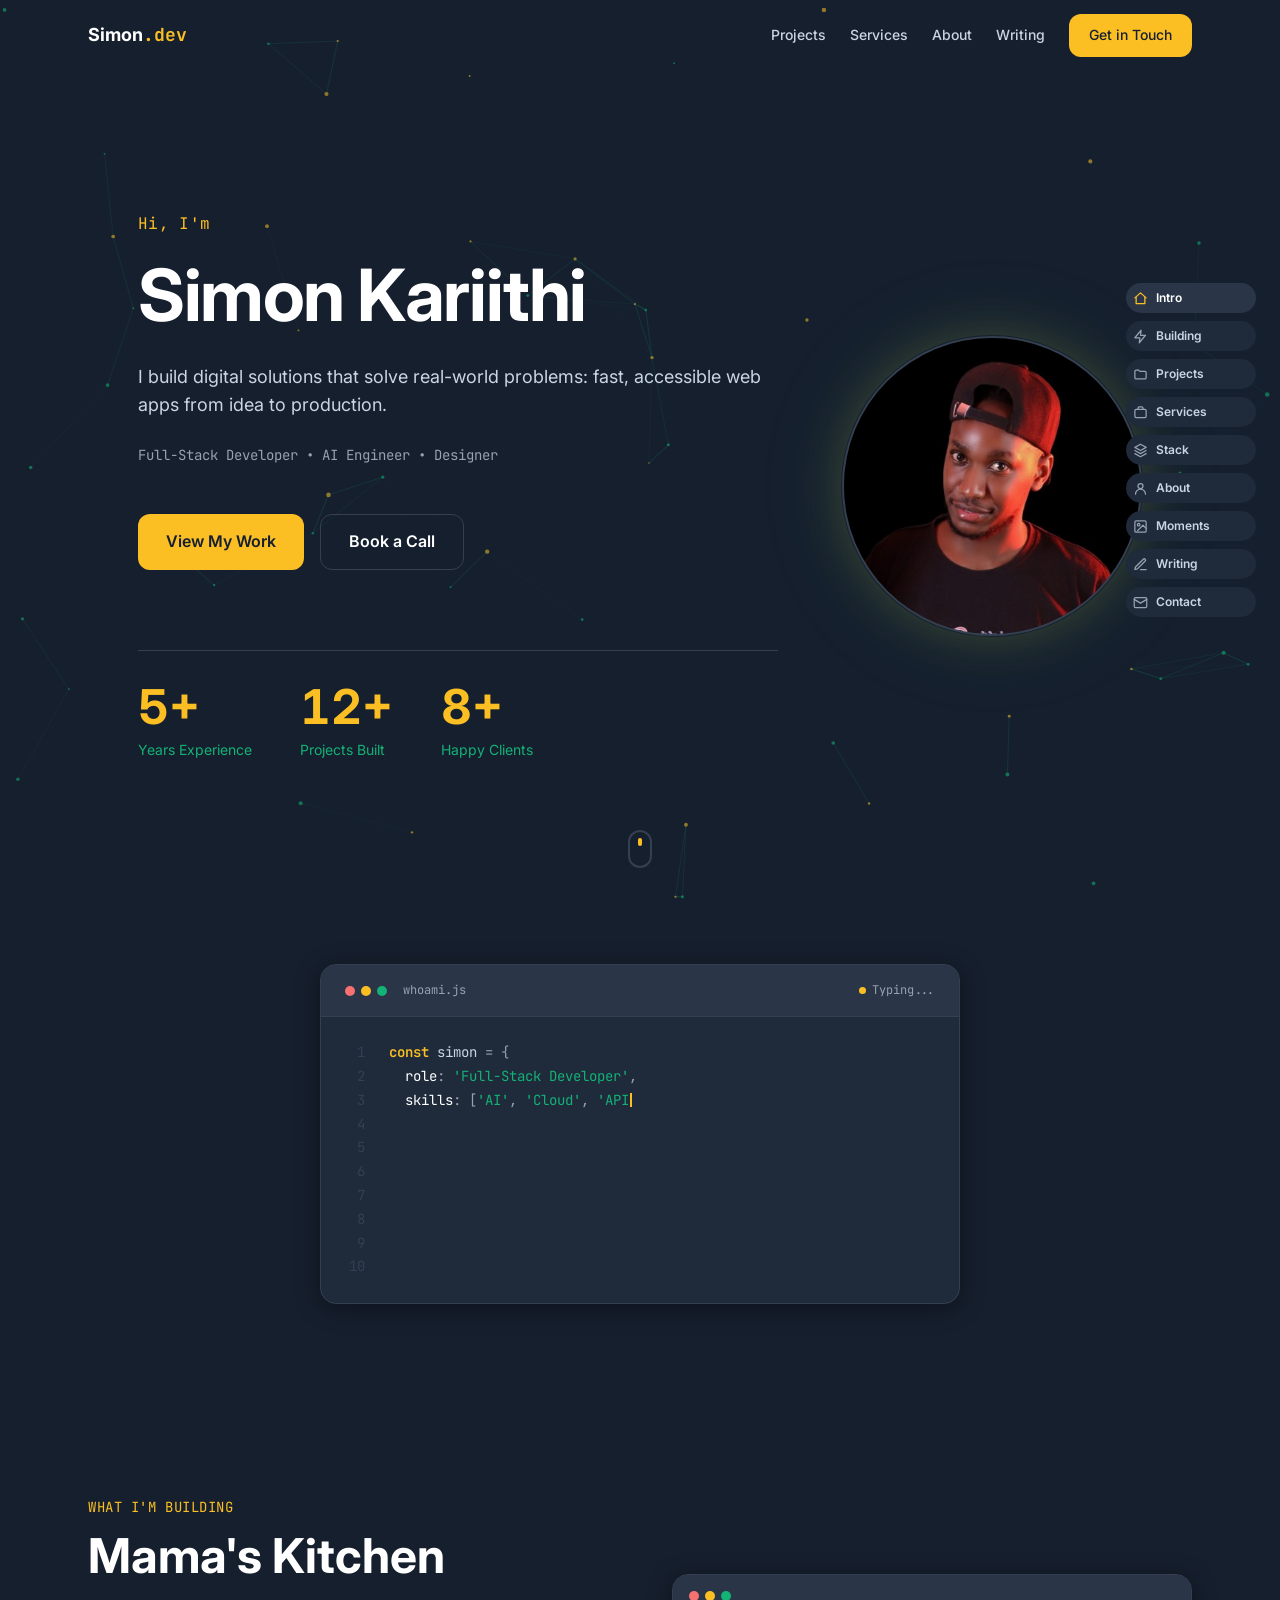
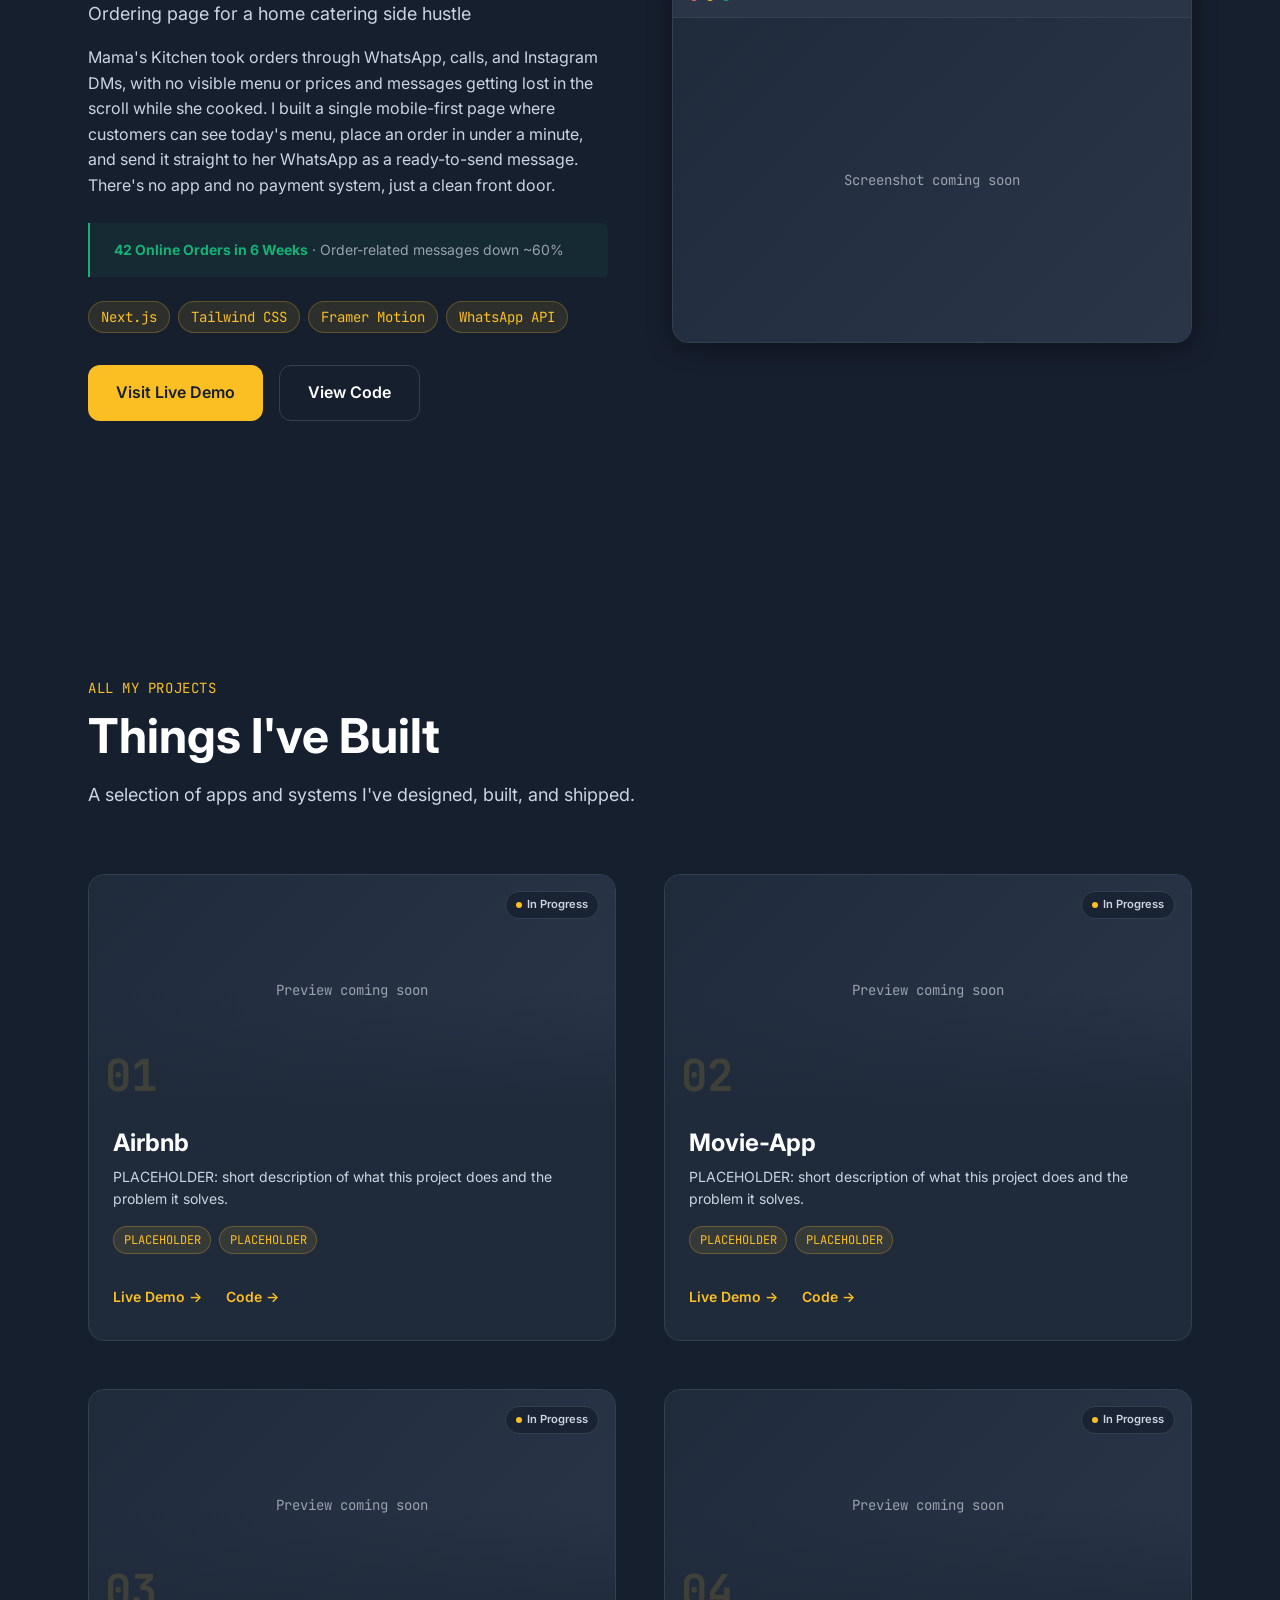
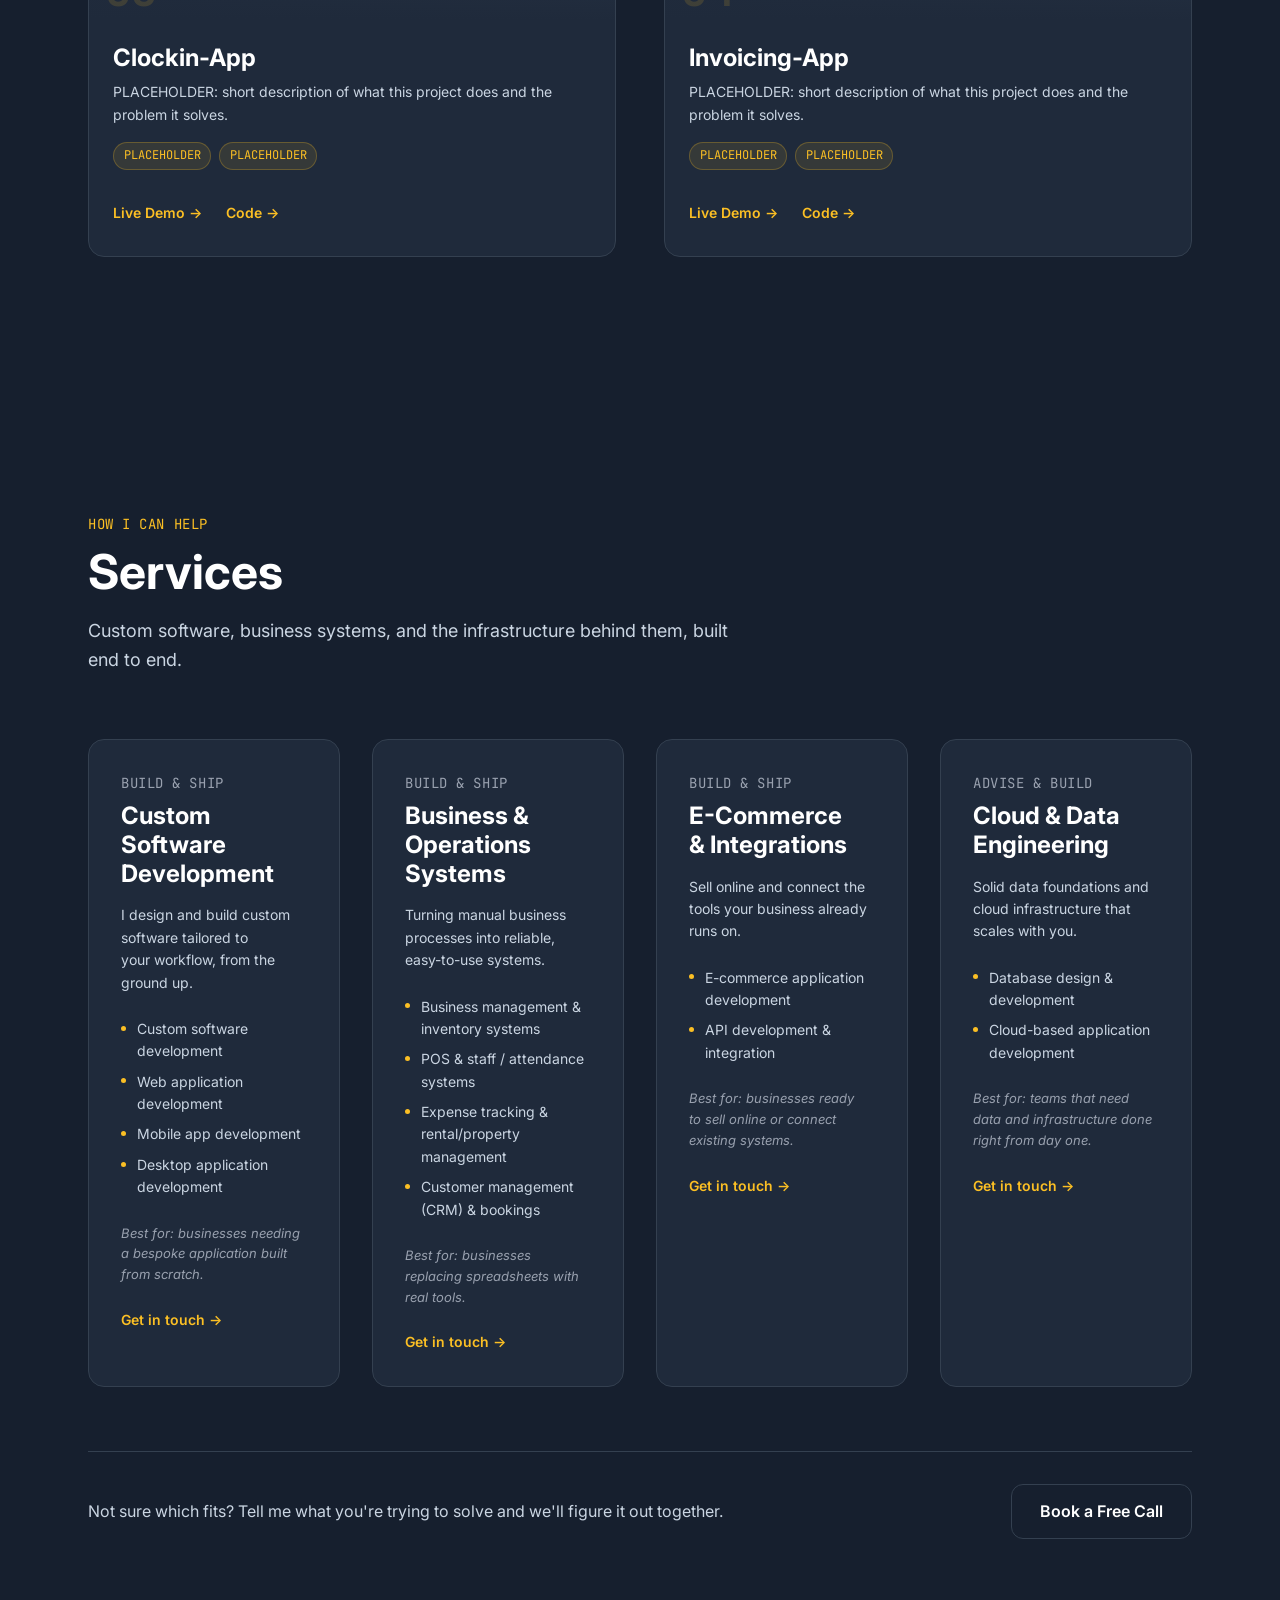
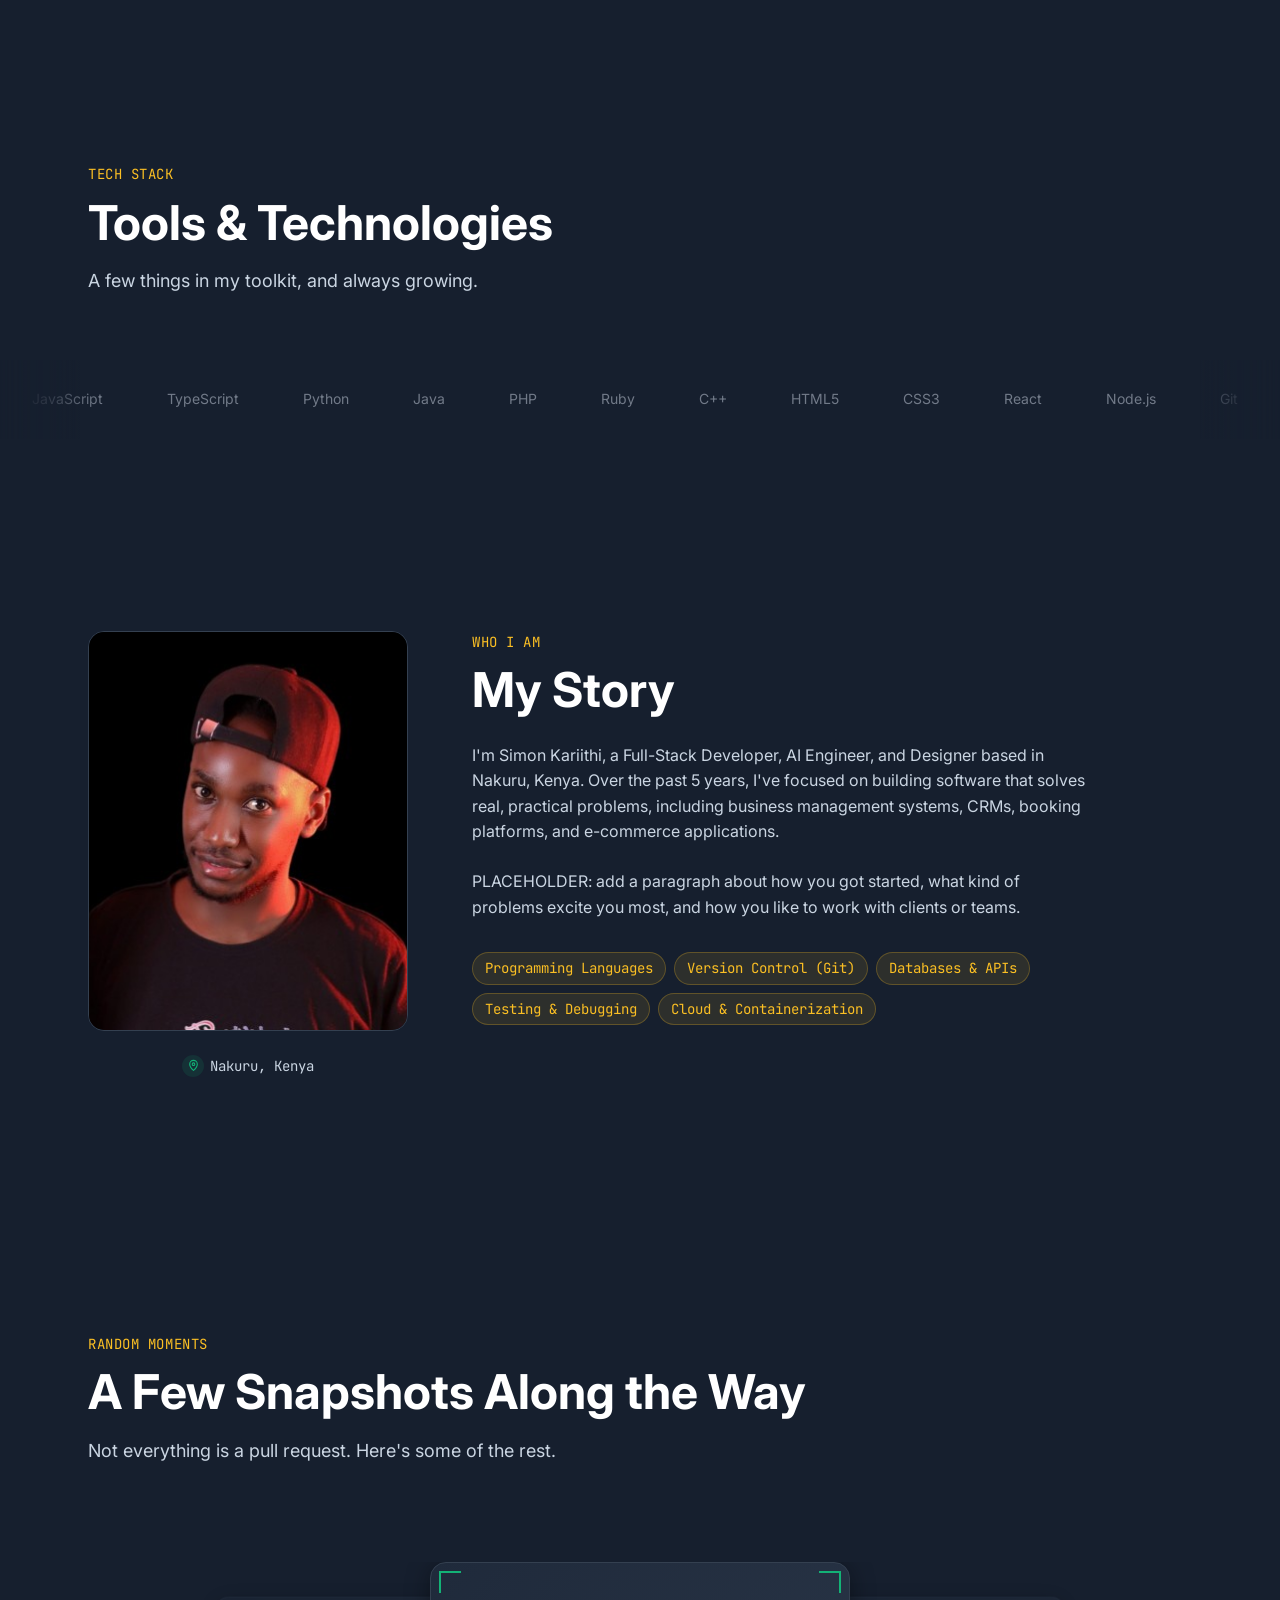
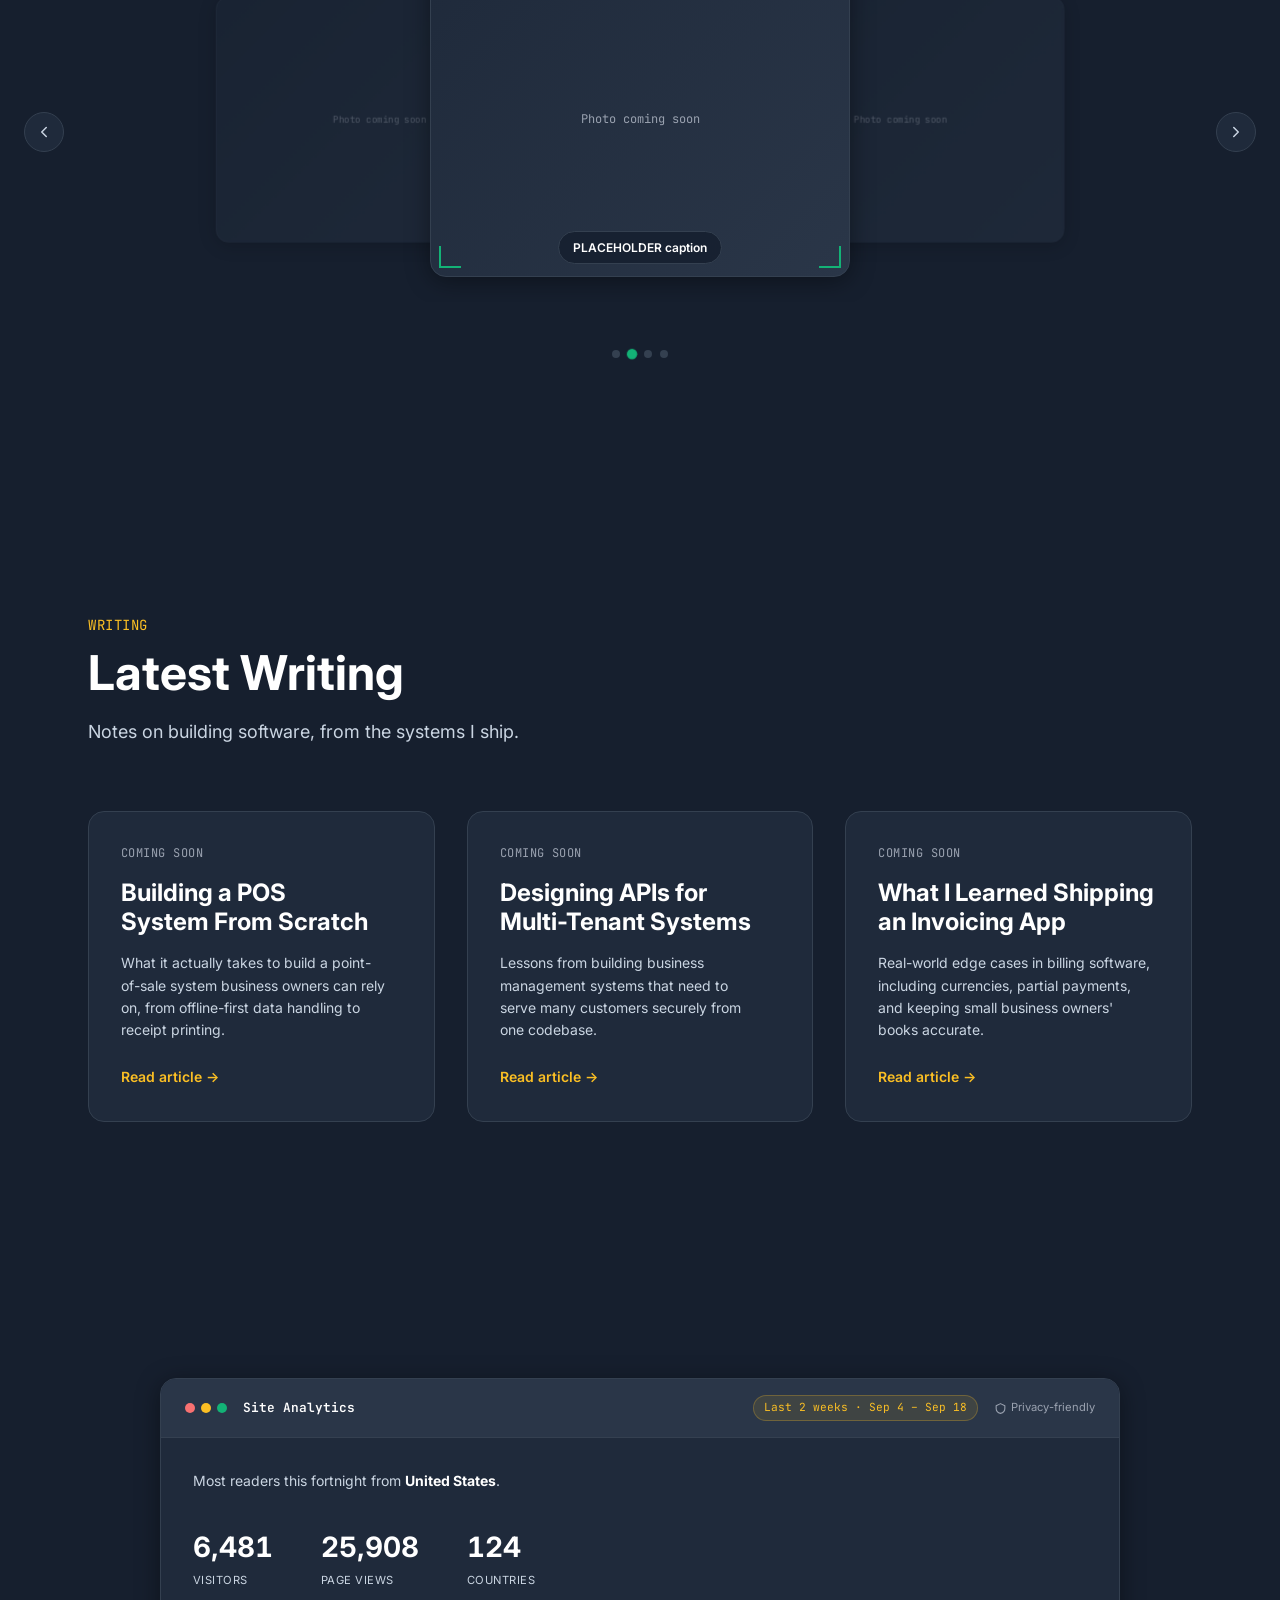
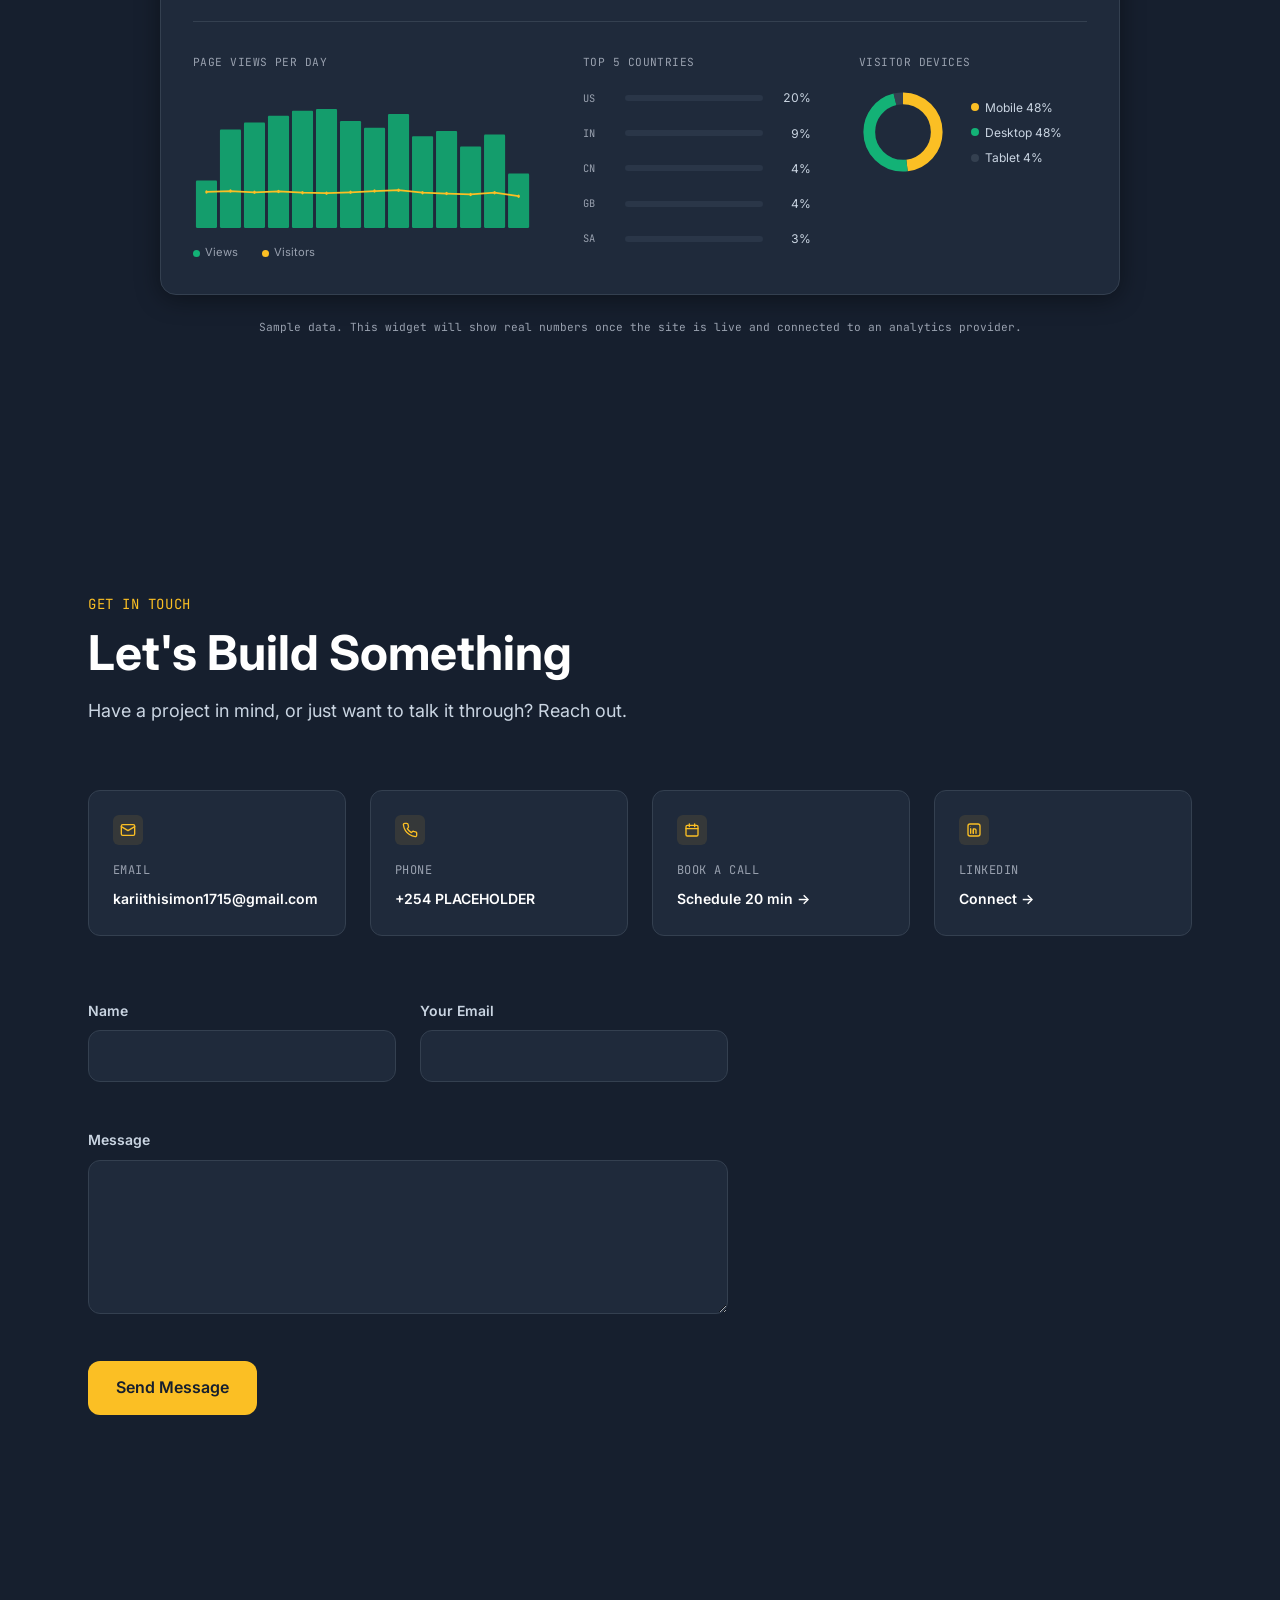
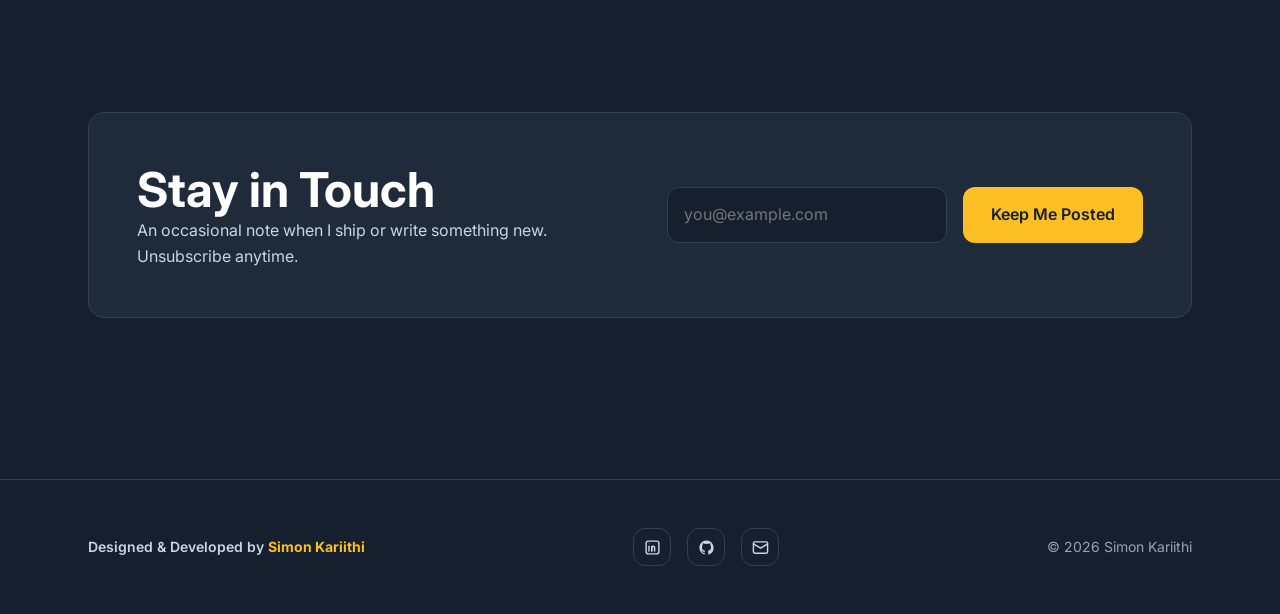
==== index.html @ 6470c45f "Initial commit" ====
<!DOCTYPE html>
<html lang="en">
<head>
  <meta charset="UTF-8">
  <meta name="viewport" content="width=device-width, initial-scale=1.0">

  <!-- PLACEHOLDER: replace with your real domain once you buy/connect one in Step 17 -->
  <link rel="canonical" href="https://simonkariithi.com/">

  <title>Simon Kariithi | Full-Stack Developer & AI Engineer</title>
  <meta name="description" content="Simon Kariithi is a Full-Stack Developer, AI Engineer and Designer based in Nakuru, Kenya, building fast, accessible web apps and business systems.">
  <meta name="author" content="Simon Kariithi">
  <meta name="robots" content="index, follow">
  <meta name="theme-color" content="#0A0A0B">

  <!-- Open Graph (Facebook, LinkedIn, WhatsApp, etc.) -->
  <meta property="og:type" content="website">
  <meta property="og:site_name" content="Simon Kariithi">
  <meta property="og:title" content="Simon Kariithi | Full-Stack Developer & AI Engineer">
  <meta property="og:description" content="I build fast, accessible web apps and business systems, from custom software to AI-powered solutions.">
  <!-- PLACEHOLDER: replace URL below with your real domain once deployed -->
  <meta property="og:url" content="https://simonkariithi.com/">
  <meta property="og:image" content="https://simonkariithi.com/assets/images/og-image.png">
  <meta property="og:image:width" content="1200">
  <meta property="og:image:height" content="630">
  <meta property="og:image:alt" content="Simon Kariithi | Full-Stack Developer & AI Engineer">
  <meta property="og:locale" content="en_US">

  <!-- Twitter / X Card -->
  <meta name="twitter:card" content="summary_large_image">
  <meta name="twitter:title" content="Simon Kariithi | Full-Stack Developer & AI Engineer">
  <meta name="twitter:description" content="I build fast, accessible web apps and business systems, from custom software to AI-powered solutions.">
  <meta name="twitter:image" content="https://simonkariithi.com/assets/images/og-image.png">

  <!-- Favicon -->
  <link rel="icon" type="image/svg+xml" href="assets/favicon.svg">
  <!-- PLACEHOLDER: add assets/favicon.ico + apple-touch-icon.png (180x180) for broader
       browser/device support — SVG alone doesn't cover every older browser -->
  <link rel="apple-touch-icon" href="assets/favicon.svg">

  <!-- Structured data — helps Google understand this is a Person/professional profile -->
  <script type="application/ld+json">
  {
    "@context": "https://schema.org",
    "@type": "Person",
    "name": "Simon Kariithi",
    "jobTitle": "Full-Stack Developer, AI Engineer, Designer",
    "description": "Full-Stack Developer, AI Engineer and Designer based in Nakuru, Kenya, building fast, accessible web apps.",
    "url": "https://simonkariithi.com/",
    "image": "https://simonkariithi.com/assets/images/og-image.png",
    "email": "kariithisimon1715@gmail.com",
    "address": {
      "@type": "PostalAddress",
      "addressLocality": "Nakuru",
      "addressCountry": "KE"
    },
    "sameAs": [
      "https://www.linkedin.com/in/simon-kariithi-122543234/",
      "https://github.com/simonkari"
    ]
  }
  </script>

  <!-- Fonts -->
  <link rel="preconnect" href="https://fonts.googleapis.com">
  <link rel="preconnect" href="https://fonts.gstatic.com" crossorigin>
  <link href="https://fonts.googleapis.com/css2?family=Inter:wght@400;500;600;700&family=JetBrains+Mono:wght@400;500&display=swap" rel="stylesheet">

  <!-- Styles (order matters: reset → variables → base → responsive) -->
  <link rel="stylesheet" href="css/reset.css">
  <link rel="stylesheet" href="css/variables.css">
  <link rel="stylesheet" href="css/style.css">
  <link rel="stylesheet" href="css/responsive.css">
</head>
<body>

  <canvas id="particles-canvas" class="bg-canvas" aria-hidden="true"></canvas>

  <!-- ============================================
       SIDE QUICK-NAV
       Fixed, right-edge section jumper. Collapses to small dots
       when idle, expands to icon+label pills while scrolling,
       on hover, or while focused (keyboard users). Desktop only
       (hidden below 1024px — see responsive.css) since the mobile
       hamburger menu already covers this need on small screens.
  ============================================ -->
  <nav class="side-nav" id="side-nav" aria-label="Jump to section">
    <ul class="side-nav__list">
      <li class="side-nav__item">
        <a href="#hero" data-section="hero" class="side-nav__link">
          <span class="side-nav__icon" aria-hidden="true">
            <svg viewBox="0 0 24 24" fill="none" stroke="currentColor" stroke-width="2" stroke-linecap="round" stroke-linejoin="round"><path d="M3 11l9-8 9 8"/><path d="M5 10v10h14V10"/></svg>
          </span>
          <span class="side-nav__label">Intro</span>
        </a>
      </li>
      <li class="side-nav__item">
        <a href="#featured-project" data-section="featured-project" class="side-nav__link">
          <span class="side-nav__icon" aria-hidden="true">
            <svg viewBox="0 0 24 24" fill="none" stroke="currentColor" stroke-width="2" stroke-linecap="round" stroke-linejoin="round"><path d="M13 2L3 14h8l-1 8 10-12h-8l1-8z"/></svg>
          </span>
          <span class="side-nav__label">Building</span>
        </a>
      </li>
      <li class="side-nav__item">
        <a href="#projects" data-section="projects" class="side-nav__link">
          <span class="side-nav__icon" aria-hidden="true">
            <svg viewBox="0 0 24 24" fill="none" stroke="currentColor" stroke-width="2" stroke-linecap="round" stroke-linejoin="round"><path d="M3 7a2 2 0 012-2h4l2 2h8a2 2 0 012 2v8a2 2 0 01-2 2H5a2 2 0 01-2-2V7z"/></svg>
          </span>
          <span class="side-nav__label">Projects</span>
        </a>
      </li>
      <li class="side-nav__item">
        <a href="#services" data-section="services" class="side-nav__link">
          <span class="side-nav__icon" aria-hidden="true">
            <svg viewBox="0 0 24 24" fill="none" stroke="currentColor" stroke-width="2" stroke-linecap="round" stroke-linejoin="round"><rect x="3" y="7" width="18" height="13" rx="2"/><path d="M8 7V5a2 2 0 012-2h4a2 2 0 012 2v2"/></svg>
          </span>
          <span class="side-nav__label">Services</span>
        </a>
      </li>
      <li class="side-nav__item">
        <a href="#stack" data-section="stack" class="side-nav__link">
          <span class="side-nav__icon" aria-hidden="true">
            <svg viewBox="0 0 24 24" fill="none" stroke="currentColor" stroke-width="2" stroke-linecap="round" stroke-linejoin="round"><path d="M12 2l9 5-9 5-9-5 9-5z"/><path d="M3 12l9 5 9-5"/><path d="M3 17l9 5 9-5"/></svg>
          </span>
          <span class="side-nav__label">Stack</span>
        </a>
      </li>
      <li class="side-nav__item">
        <a href="#about" data-section="about" class="side-nav__link">
          <span class="side-nav__icon" aria-hidden="true">
            <svg viewBox="0 0 24 24" fill="none" stroke="currentColor" stroke-width="2" stroke-linecap="round" stroke-linejoin="round"><circle cx="12" cy="8" r="4"/><path d="M4 21c0-4.4 3.6-8 8-8s8 3.6 8 8"/></svg>
          </span>
          <span class="side-nav__label">About</span>
        </a>
      </li>
      <li class="side-nav__item">
        <a href="#moments" data-section="moments" class="side-nav__link">
          <span class="side-nav__icon" aria-hidden="true">
            <svg viewBox="0 0 24 24" fill="none" stroke="currentColor" stroke-width="2" stroke-linecap="round" stroke-linejoin="round"><rect x="3" y="3" width="18" height="18" rx="2"/><circle cx="9" cy="9" r="2"/><path d="M21 15l-5-5-9 9"/></svg>
          </span>
          <span class="side-nav__label">Moments</span>
        </a>
      </li>
      <li class="side-nav__item">
        <a href="#writing" data-section="writing" class="side-nav__link">
          <span class="side-nav__icon" aria-hidden="true">
            <svg viewBox="0 0 24 24" fill="none" stroke="currentColor" stroke-width="2" stroke-linecap="round" stroke-linejoin="round"><path d="M12 20h9"/><path d="M16.5 3.5a2.1 2.1 0 013 3L7 19l-4 1 1-4L16.5 3.5z"/></svg>
          </span>
          <span class="side-nav__label">Writing</span>
        </a>
      </li>
      <li class="side-nav__item">
        <a href="#contact" data-section="contact" class="side-nav__link">
          <span class="side-nav__icon" aria-hidden="true">
            <svg viewBox="0 0 24 24" fill="none" stroke="currentColor" stroke-width="2" stroke-linecap="round" stroke-linejoin="round"><rect x="2" y="4" width="20" height="16" rx="2"/><path d="M2 7l10 6 10-6"/></svg>
          </span>
          <span class="side-nav__label">Contact</span>
        </a>
      </li>
    </ul>
  </nav>

  <a href="#main-content" class="skip-link">Skip to main content</a>

  <!-- ============================================
       NAV
  ============================================ -->
  <header class="nav" id="nav">
    <div class="container nav__inner">
      <a href="#hero" class="nav__logo">Simon<span class="mono">.dev</span></a>

      <nav class="nav__links" id="nav-links" aria-label="Primary">
        <a href="#projects" class="nav__link">Projects</a>
        <a href="#services" class="nav__link">Services</a>
        <a href="#about" class="nav__link">About</a>
        <a href="#writing" class="nav__link">Writing</a>
        <a href="#contact" class="nav__link nav__link--cta btn btn-primary">Get in Touch</a>
      </nav>

      <button
        class="nav__toggle"
        id="nav-toggle"
        aria-label="Toggle navigation menu"
        aria-expanded="false"
        aria-controls="nav-links"
      >
        <span></span>
        <span></span>
        <span></span>
      </button>
    </div>
  </header>

  <main id="main-content">

    <!-- ============================================
         HERO
    ============================================ -->
    <section id="hero" class="hero" aria-label="Introduction">
      <div class="container hero__inner">
        <div class="hero__text">
          <p class="hero__greeting mono">Hi, I'm</p>
          <h1 class="hero__name">Simon Kariithi</h1>
          <p class="hero__headline">
            I build digital solutions that solve real-world problems:
            fast, accessible web apps from idea to production.
          </p>
          <p class="hero__roles mono">
            Full-Stack Developer <span aria-hidden="true">•</span> AI Engineer <span aria-hidden="true">•</span> Designer
          </p>

          <div class="hero__cta">
            <a href="#projects" class="btn btn-primary">View My Work</a>
            <a href="#contact" class="btn btn-secondary">Book a Call</a>
          </div>

          <div class="hero__stats" role="group" aria-label="Career stats">
            <!-- PLACEHOLDER: update data-count-to on Projects Built / Happy Clients with your real numbers (also mirrored in projects.json → stats) -->
            <div class="stat">
              <p class="stat__number" data-count-to="5" data-suffix="+">0</p>
              <p class="stat__label text-secondary">Years Experience</p>
            </div>
            <div class="stat">
              <p class="stat__number" data-count-to="12" data-suffix="+">0</p>
              <p class="stat__label text-secondary">Projects Built</p>
            </div>
            <div class="stat">
              <p class="stat__number" data-count-to="8" data-suffix="+">0</p>
              <p class="stat__label text-secondary">Happy Clients</p>
            </div>
          </div>
        </div>

        <div class="hero__photo">
          <div class="hero__photo-ring">
            <img
              src="assets/images/headshot.jpg"
              alt="Photo of Simon Kariithi"
              onerror="this.style.display='none'; this.parentElement.classList.add('hero__photo-ring--empty')"
            >
          </div>
        </div>
      </div>

      <a href="#featured-project" class="hero__scroll" aria-label="Scroll to next section">
        <span class="hero__scroll-dot"></span>
      </a>
    </section>

    <!-- ============================================
         LIVE CODE WIDGET
         Animated "typewriter" code editor mockup — types out
         real info about Simon, line by line, syntax-highlighted,
         then pauses, deletes, and loops. Content lives in
         js/code-widget.js as a plain data array — edit the
         `codeLines` array there to change what it types.
    ============================================ -->
    <section id="live-code" class="live-code" aria-label="A quick look at how I work">
      <div class="container">
        <div class="code-window reveal">
          <div class="code-window__bar">
            <div class="code-window__dots">
              <span></span><span></span><span></span>
            </div>
            <p class="code-window__title mono">whoami.js</p>
            <div class="code-window__status">
              <span class="code-window__status-dot" id="code-status-dot"></span>
              <span class="mono" id="code-status-text">Idle</span>
            </div>
          </div>
          <div class="code-window__body">
            <div class="code-lines" id="code-lines" aria-hidden="true"></div>
            <!-- Real, non-animated fallback for screen readers / no-JS -->
            <pre class="sr-only">const simon = {
  role: 'Full-Stack Developer',
  skills: ['AI', 'Cloud', 'APIs'],
  location: 'Nakuru, Kenya',
};

while (simon.isBuilding) {
  ship(cleanCode());
  learn(somethingNew());
}</pre>
          </div>
        </div>
      </div>
    </section>

    <!-- ============================================
         FEATURED PROJECT
    ============================================ -->
    <section id="featured-project" class="featured" aria-label="Featured project">
      <div class="container featured__inner">
        <div class="featured__content reveal">
          <p class="featured__eyebrow mono">What I'm Building</p>
          <h2 class="featured__title">Mama's Kitchen</h2>
          <p class="featured__tagline text-secondary">
            Ordering page for a home catering side hustle
          </p>
          <p class="featured__description text-secondary">
            Mama's Kitchen took orders through WhatsApp, calls, and Instagram DMs, with no visible
            menu or prices and messages getting lost in the scroll while she cooked. I built a
            single mobile-first page where customers can see today's menu, place an order in under
            a minute, and send it straight to her WhatsApp as a ready-to-send message. There's no
            app and no payment system, just a clean front door.
          </p>

          <p class="featured__metric">
            <span class="featured__metric-value">42 Online Orders in 6 Weeks</span>
            <span class="text-muted"> · Order-related messages down ~60%</span>
          </p>

          <ul class="tag-list" aria-label="Technologies used">
            <li class="tag mono">Next.js</li>
            <li class="tag mono">Tailwind CSS</li>
            <li class="tag mono">Framer Motion</li>
            <li class="tag mono">WhatsApp API</li>
          </ul>

          <div class="featured__cta">
            <a href="#" class="btn btn-primary" target="_blank" rel="noopener noreferrer">Visit Live Demo</a>
            <a href="#" class="btn btn-secondary" target="_blank" rel="noopener noreferrer">View Code</a>
          </div>
        </div>

        <div class="featured__media reveal">
          <div class="browser-frame">
            <div class="browser-frame__bar">
              <span></span><span></span><span></span>
            </div>
            <div class="browser-frame__screen">
              <!-- PLACEHOLDER: swap for a real screenshot -->
              <img
              loading="lazy"
              decoding="async"
                src="assets/images/projects/featured-placeholder.png"
                alt="Screenshot placeholder for featured project. Replace with a real screenshot."
                onerror="this.style.display='none'; this.parentElement.classList.add('browser-frame__screen--empty')"
              >
            </div>
          </div>
        </div>
      </div>
    </section>

    <!-- ============================================
         PROJECTS GALLERY
    ============================================ -->
    <section id="projects" class="projects" aria-label="All projects">
      <div class="container">
        <p class="section-eyebrow mono">All My Projects</p>
        <h2 class="section-title">Things I've Built</h2>
        <p class="section-subtitle text-secondary">
          A selection of apps and systems I've designed, built, and shipped.
        </p>

        <div class="projects__grid">

          <!-- PLACEHOLDER PROJECT 1 — mirrors projects.json → projects[0] -->
          <article class="project-card reveal">
            <div class="project-card__thumb">
              <span class="project-card__index mono" aria-hidden="true">01</span>
              <!-- PLACEHOLDER: status badge — change to "Live" or delete once the project is finished -->
              <span class="project-card__status"><span class="project-card__status-dot"></span>In Progress</span>
              <img
              loading="lazy"
              decoding="async"
                src="assets/images/projects/airbnb-placeholder.png"
                alt=""
                onerror="this.style.display='none'; this.parentElement.classList.add('project-card__thumb--empty')"
              >
              <span class="project-card__view" aria-hidden="true">
                <svg viewBox="0 0 24 24" fill="none" stroke="currentColor" stroke-width="2" stroke-linecap="round" stroke-linejoin="round"><path d="M2 12s3.5-7 10-7 10 7 10 7-3.5 7-10 7-10-7-10-7z"/><circle cx="12" cy="12" r="3"/></svg>
              </span>
            </div>
            <div class="project-card__body">
              <h3 class="project-card__title">Airbnb</h3>
              <p class="project-card__desc text-secondary">
                PLACEHOLDER: short description of what this project does and the problem it solves.
              </p>
              <ul class="tag-list tag-list--sm" aria-label="Technologies used">
                <li class="tag mono">PLACEHOLDER</li>
                <li class="tag mono">PLACEHOLDER</li>
              </ul>
              <div class="project-card__links">
                <a href="#" target="_blank" rel="noopener noreferrer">Live Demo &rarr;</a>
                <a href="#" target="_blank" rel="noopener noreferrer">Code &rarr;</a>
              </div>
            </div>
          </article>

          <!-- PLACEHOLDER PROJECT 2 — mirrors projects.json → projects[1] -->
          <article class="project-card reveal">
            <div class="project-card__thumb">
              <span class="project-card__index mono" aria-hidden="true">02</span>
              <span class="project-card__status"><span class="project-card__status-dot"></span>In Progress</span>
              <img
              loading="lazy"
              decoding="async"
                src="assets/images/projects/movie-app-placeholder.png"
                alt=""
                onerror="this.style.display='none'; this.parentElement.classList.add('project-card__thumb--empty')"
              >
              <span class="project-card__view" aria-hidden="true">
                <svg viewBox="0 0 24 24" fill="none" stroke="currentColor" stroke-width="2" stroke-linecap="round" stroke-linejoin="round"><path d="M2 12s3.5-7 10-7 10 7 10 7-3.5 7-10 7-10-7-10-7z"/><circle cx="12" cy="12" r="3"/></svg>
              </span>
            </div>
            <div class="project-card__body">
              <h3 class="project-card__title">Movie-App</h3>
              <p class="project-card__desc text-secondary">
                PLACEHOLDER: short description of what this project does and the problem it solves.
              </p>
              <ul class="tag-list tag-list--sm" aria-label="Technologies used">
                <li class="tag mono">PLACEHOLDER</li>
                <li class="tag mono">PLACEHOLDER</li>
              </ul>
              <div class="project-card__links">
                <a href="#" target="_blank" rel="noopener noreferrer">Live Demo &rarr;</a>
                <a href="#" target="_blank" rel="noopener noreferrer">Code &rarr;</a>
              </div>
            </div>
          </article>

          <!-- PLACEHOLDER PROJECT 3 — mirrors projects.json → projects[2] -->
          <article class="project-card reveal">
            <div class="project-card__thumb">
              <span class="project-card__index mono" aria-hidden="true">03</span>
              <span class="project-card__status"><span class="project-card__status-dot"></span>In Progress</span>
              <img
              loading="lazy"
              decoding="async"
                src="assets/images/projects/clockin-app-placeholder.png"
                alt=""
                onerror="this.style.display='none'; this.parentElement.classList.add('project-card__thumb--empty')"
              >
              <span class="project-card__view" aria-hidden="true">
                <svg viewBox="0 0 24 24" fill="none" stroke="currentColor" stroke-width="2" stroke-linecap="round" stroke-linejoin="round"><path d="M2 12s3.5-7 10-7 10 7 10 7-3.5 7-10 7-10-7-10-7z"/><circle cx="12" cy="12" r="3"/></svg>
              </span>
            </div>
            <div class="project-card__body">
              <h3 class="project-card__title">Clockin-App</h3>
              <p class="project-card__desc text-secondary">
                PLACEHOLDER: short description of what this project does and the problem it solves.
              </p>
              <ul class="tag-list tag-list--sm" aria-label="Technologies used">
                <li class="tag mono">PLACEHOLDER</li>
                <li class="tag mono">PLACEHOLDER</li>
              </ul>
              <div class="project-card__links">
                <a href="#" target="_blank" rel="noopener noreferrer">Live Demo &rarr;</a>
                <a href="#" target="_blank" rel="noopener noreferrer">Code &rarr;</a>
              </div>
            </div>
          </article>

          <!-- PLACEHOLDER PROJECT 4 — mirrors projects.json → projects[3] -->
          <article class="project-card reveal">
            <div class="project-card__thumb">
              <span class="project-card__index mono" aria-hidden="true">04</span>
              <span class="project-card__status"><span class="project-card__status-dot"></span>In Progress</span>
              <img
              loading="lazy"
              decoding="async"
                src="assets/images/projects/invoicing-app-placeholder.png"
                alt=""
                onerror="this.style.display='none'; this.parentElement.classList.add('project-card__thumb--empty')"
              >
              <span class="project-card__view" aria-hidden="true">
                <svg viewBox="0 0 24 24" fill="none" stroke="currentColor" stroke-width="2" stroke-linecap="round" stroke-linejoin="round"><path d="M2 12s3.5-7 10-7 10 7 10 7-3.5 7-10 7-10-7-10-7z"/><circle cx="12" cy="12" r="3"/></svg>
              </span>
            </div>
            <div class="project-card__body">
              <h3 class="project-card__title">Invoicing-App</h3>
              <p class="project-card__desc text-secondary">
                PLACEHOLDER: short description of what this project does and the problem it solves.
              </p>
              <ul class="tag-list tag-list--sm" aria-label="Technologies used">
                <li class="tag mono">PLACEHOLDER</li>
                <li class="tag mono">PLACEHOLDER</li>
              </ul>
              <div class="project-card__links">
                <a href="#" target="_blank" rel="noopener noreferrer">Live Demo &rarr;</a>
                <a href="#" target="_blank" rel="noopener noreferrer">Code &rarr;</a>
              </div>
            </div>
          </article>

        </div>
      </div>
    </section>

    <!-- ============================================
         SERVICES
    ============================================ -->
    <section id="services" class="services" aria-label="How I can help">
      <div class="container">
        <p class="section-eyebrow mono">How I Can Help</p>
        <h2 class="section-title">Services</h2>
        <p class="section-subtitle text-secondary">
          Custom software, business systems, and the infrastructure behind them, built end to end.
        </p>

        <div class="services__grid">

          <article class="service-card reveal">
            <p class="service-card__category text-muted mono">Build &amp; Ship</p>
            <h3 class="service-card__title">Custom Software Development</h3>
            <p class="service-card__desc text-secondary">
              I design and build custom software tailored to your workflow, from the ground up.
            </p>
            <ul class="service-card__list text-secondary">
              <li>Custom software development</li>
              <li>Web application development</li>
              <li>Mobile app development</li>
              <li>Desktop application development</li>
            </ul>
            <p class="service-card__best text-muted">Best for: businesses needing a bespoke application built from scratch.</p>
            <a href="#contact" class="service-card__link">Get in touch &rarr;</a>
          </article>

          <article class="service-card reveal">
            <p class="service-card__category text-muted mono">Build &amp; Ship</p>
            <h3 class="service-card__title">Business &amp; Operations Systems</h3>
            <p class="service-card__desc text-secondary">
              Turning manual business processes into reliable, easy-to-use systems.
            </p>
            <ul class="service-card__list text-secondary">
              <li>Business management &amp; inventory systems</li>
              <li>POS &amp; staff / attendance systems</li>
              <li>Expense tracking &amp; rental/property management</li>
              <li>Customer management (CRM) &amp; bookings</li>
            </ul>
            <p class="service-card__best text-muted">Best for: businesses replacing spreadsheets with real tools.</p>
            <a href="#contact" class="service-card__link">Get in touch &rarr;</a>
          </article>

          <article class="service-card reveal">
            <p class="service-card__category text-muted mono">Build &amp; Ship</p>
            <h3 class="service-card__title">E-Commerce &amp; Integrations</h3>
            <p class="service-card__desc text-secondary">
              Sell online and connect the tools your business already runs on.
            </p>
            <ul class="service-card__list text-secondary">
              <li>E-commerce application development</li>
              <li>API development &amp; integration</li>
            </ul>
            <p class="service-card__best text-muted">Best for: businesses ready to sell online or connect existing systems.</p>
            <a href="#contact" class="service-card__link">Get in touch &rarr;</a>
          </article>

          <article class="service-card reveal">
            <p class="service-card__category text-muted mono">Advise &amp; Build</p>
            <h3 class="service-card__title">Cloud &amp; Data Engineering</h3>
            <p class="service-card__desc text-secondary">
              Solid data foundations and cloud infrastructure that scales with you.
            </p>
            <ul class="service-card__list text-secondary">
              <li>Database design &amp; development</li>
              <li>Cloud-based application development</li>
            </ul>
            <p class="service-card__best text-muted">Best for: teams that need data and infrastructure done right from day one.</p>
            <a href="#contact" class="service-card__link">Get in touch &rarr;</a>
          </article>

        </div>

        <div class="services__footer">
          <p class="text-secondary">Not sure which fits? Tell me what you're trying to solve and we'll figure it out together.</p>
          <a href="#contact" class="btn btn-secondary">Book a Free Call</a>
        </div>
      </div>
    </section>

    <!-- ============================================
         TECH STACK — infinite-loop logo marquee
         Edit the <ul id="marquee-list"> below to add/remove
         technologies — js/marquee.js automatically duplicates
         it for the seamless loop and recalculates timing, so
         you never touch the JS or CSS to update this list.
    ============================================ -->
    <section id="stack" class="stack" aria-label="Technologies I work with">
      <div class="container">
        <p class="section-eyebrow mono">Tech Stack</p>
        <h2 class="section-title">Tools &amp; Technologies</h2>
        <p class="section-subtitle text-secondary">A few things in my toolkit, and always growing.</p>
      </div>

      <div class="marquee">
        <div class="marquee__fade marquee__fade--left" aria-hidden="true"></div>
        <div class="marquee__fade marquee__fade--right" aria-hidden="true"></div>

        <div class="marquee__track" id="marquee-track">
          <ul class="marquee__list" id="marquee-list" aria-label="Technologies I work with">
            <li class="marquee__item"><img src="https://cdn.jsdelivr.net/gh/devicons/devicon/icons/javascript/javascript-original.svg" alt="JavaScript" loading="lazy" decoding="async" onerror="this.style.display='none'"><span>JavaScript</span></li>
            <li class="marquee__item"><img src="https://cdn.jsdelivr.net/gh/devicons/devicon/icons/typescript/typescript-original.svg" alt="TypeScript" loading="lazy" decoding="async" onerror="this.style.display='none'"><span>TypeScript</span></li>
            <li class="marquee__item"><img src="https://cdn.jsdelivr.net/gh/devicons/devicon/icons/python/python-original.svg" alt="Python" loading="lazy" decoding="async" onerror="this.style.display='none'"><span>Python</span></li>
            <li class="marquee__item"><img src="https://cdn.jsdelivr.net/gh/devicons/devicon/icons/java/java-original.svg" alt="Java" loading="lazy" decoding="async" onerror="this.style.display='none'"><span>Java</span></li>
            <li class="marquee__item"><img src="https://cdn.jsdelivr.net/gh/devicons/devicon/icons/php/php-original.svg" alt="PHP" loading="lazy" decoding="async" onerror="this.style.display='none'"><span>PHP</span></li>
            <li class="marquee__item"><img src="https://cdn.jsdelivr.net/gh/devicons/devicon/icons/ruby/ruby-original.svg" alt="Ruby" loading="lazy" decoding="async" onerror="this.style.display='none'"><span>Ruby</span></li>
            <li class="marquee__item"><img src="https://cdn.jsdelivr.net/gh/devicons/devicon/icons/cplusplus/cplusplus-original.svg" alt="C++" loading="lazy" decoding="async" onerror="this.style.display='none'"><span>C++</span></li>
            <li class="marquee__item"><img src="https://cdn.jsdelivr.net/gh/devicons/devicon/icons/html5/html5-original.svg" alt="HTML5" loading="lazy" decoding="async" onerror="this.style.display='none'"><span>HTML5</span></li>
            <li class="marquee__item"><img src="https://cdn.jsdelivr.net/gh/devicons/devicon/icons/css3/css3-original.svg" alt="CSS3" loading="lazy" decoding="async" onerror="this.style.display='none'"><span>CSS3</span></li>
            <li class="marquee__item"><img src="https://cdn.jsdelivr.net/gh/devicons/devicon/icons/react/react-original.svg" alt="React" loading="lazy" decoding="async" onerror="this.style.display='none'"><span>React</span></li>
            <li class="marquee__item"><img src="https://cdn.jsdelivr.net/gh/devicons/devicon/icons/nodejs/nodejs-original.svg" alt="Node.js" loading="lazy" decoding="async" onerror="this.style.display='none'"><span>Node.js</span></li>
            <li class="marquee__item"><img src="https://cdn.jsdelivr.net/gh/devicons/devicon/icons/git/git-original.svg" alt="Git" loading="lazy" decoding="async" onerror="this.style.display='none'"><span>Git</span></li>
            <li class="marquee__item"><img src="https://cdn.jsdelivr.net/gh/devicons/devicon/icons/mysql/mysql-original.svg" alt="MySQL" loading="lazy" decoding="async" onerror="this.style.display='none'"><span>MySQL</span></li>
            <li class="marquee__item"><img src="https://cdn.jsdelivr.net/gh/devicons/devicon/icons/postgresql/postgresql-original.svg" alt="PostgreSQL" loading="lazy" decoding="async" onerror="this.style.display='none'"><span>PostgreSQL</span></li>
            <li class="marquee__item"><img src="https://cdn.jsdelivr.net/gh/devicons/devicon/icons/mongodb/mongodb-original.svg" alt="MongoDB" loading="lazy" decoding="async" onerror="this.style.display='none'"><span>MongoDB</span></li>
            <li class="marquee__item"><img src="https://cdn.jsdelivr.net/gh/devicons/devicon/icons/docker/docker-original.svg" alt="Docker" loading="lazy" decoding="async" onerror="this.style.display='none'"><span>Docker</span></li>
            <li class="marquee__item"><img src="https://cdn.jsdelivr.net/gh/devicons/devicon/icons/kubernetes/kubernetes-plain.svg" alt="Kubernetes" loading="lazy" decoding="async" onerror="this.style.display='none'"><span>Kubernetes</span></li>
            <li class="marquee__item"><img src="https://cdn.jsdelivr.net/gh/devicons/devicon/icons/nginx/nginx-original.svg" alt="Nginx" loading="lazy" decoding="async" onerror="this.style.display='none'"><span>Nginx</span></li>
            <li class="marquee__item"><img src="https://cdn.jsdelivr.net/gh/devicons/devicon/icons/terraform/terraform-original.svg" alt="Terraform" loading="lazy" decoding="async" onerror="this.style.display='none'"><span>Terraform</span></li>
            <li class="marquee__item"><img src="https://cdn.jsdelivr.net/gh/devicons/devicon/icons/grafana/grafana-original.svg" alt="Grafana" loading="lazy" decoding="async" onerror="this.style.display='none'"><span>Grafana</span></li>
            <li class="marquee__item"><img src="https://cdn.jsdelivr.net/gh/devicons/devicon/icons/elasticsearch/elasticsearch-original.svg" alt="Elasticsearch" loading="lazy" decoding="async" onerror="this.style.display='none'"><span>Elasticsearch</span></li>
            <li class="marquee__item"><img src="https://cdn.jsdelivr.net/gh/devicons/devicon/icons/redis/redis-original.svg" alt="Redis" loading="lazy" decoding="async" onerror="this.style.display='none'"><span>Redis</span></li>
          </ul>
        </div>
      </div>
    </section>

    <!-- ============================================
         ABOUT / MY STORY
    ============================================ -->
    <section id="about" class="about" aria-label="About me">
      <div class="container about__inner">
        <div class="about__media reveal">
          <div class="about__photo">
            <img
              loading="lazy"
              decoding="async"
              src="assets/images/headshot.jpg"
              alt="Photo of Simon Kariithi"
              onerror="this.style.display='none'; this.parentElement.classList.add('about__photo--empty')"
            >
          </div>
          <p class="about__location mono">
            <span class="about__location-icon" aria-hidden="true">
              <svg viewBox="0 0 24 24" fill="none" stroke="currentColor" stroke-width="2" stroke-linecap="round" stroke-linejoin="round"><path d="M12 21s-7-6.1-7-11.5a7 7 0 0114 0C19 14.9 12 21 12 21z"/><circle cx="12" cy="9.5" r="2.4"/></svg>
            </span>
            Nakuru, Kenya
          </p>
        </div>

        <div class="about__content reveal">
          <p class="section-eyebrow mono">Who I Am</p>
          <h2 class="section-title">My Story</h2>

          <!-- PLACEHOLDER: this is a starting draft built only from what you've told me.
               Replace/expand with your real journey — how you got into dev, what drives you,
               a specific moment or project that shaped how you work, etc. -->
          <p class="about__paragraph text-secondary">
            I'm Simon Kariithi, a Full-Stack Developer, AI Engineer, and Designer based in Nakuru, Kenya.
            Over the past 5 years, I've focused on building software that solves real, practical problems,
            including business management systems, CRMs, booking platforms, and e-commerce applications.
          </p>
          <p class="about__paragraph text-secondary">
            <!-- PLACEHOLDER: add specifics — what got you into software, a project you're proud of, how you work with clients -->
            PLACEHOLDER: add a paragraph about how you got started, what kind of problems excite you most,
            and how you like to work with clients or teams.
          </p>

          <ul class="skills-list" aria-label="Key skills">
            <li class="tag mono">Programming Languages</li>
            <li class="tag mono">Version Control (Git)</li>
            <li class="tag mono">Databases &amp; APIs</li>
            <li class="tag mono">Testing &amp; Debugging</li>
            <li class="tag mono">Cloud &amp; Containerization</li>
          </ul>
        </div>
      </div>
    </section>

    <!-- ============================================
         RANDOM MOMENTS
         Concept inspired by zalt.me's candid-photo gallery
         (structure/placement only — wording is original, per
         this project's "no copied text" rule).
    ============================================ -->
    <section id="moments" class="moments" aria-label="Random moments">
      <div class="container">
        <p class="section-eyebrow mono">Random Moments</p>
        <h2 class="section-title">A Few Snapshots Along the Way</h2>
        <p class="section-subtitle text-secondary">
          Not everything is a pull request. Here's some of the rest.
        </p>
      </div>

      <!-- PLACEHOLDER: drop your own candid photos into assets/images/moments/,
           swap the src/alt/caption on each slide below. Add or remove
           <li class="moments-slide"> blocks freely — the carousel, dots, and
           arrows all rebuild themselves automatically from however many
           slides are here (see js/moments-carousel.js). -->
      <div class="moments-carousel" id="moments-carousel" role="region" aria-roledescription="carousel" aria-label="Photo carousel" tabindex="0">
        <button type="button" class="moments-carousel__arrow moments-carousel__arrow--prev" id="moments-prev" aria-label="Previous photo">
          <svg viewBox="0 0 24 24" fill="none" stroke="currentColor" stroke-width="2" stroke-linecap="round" stroke-linejoin="round"><path d="M15 18l-6-6 6-6"/></svg>
        </button>

        <ul class="moments-carousel__track" id="moments-track">
          <li class="moments-slide" data-index="0">
            <div class="moments-slide__frame">
              <span class="moments-slide__corner moments-slide__corner--tl" aria-hidden="true"></span>
              <span class="moments-slide__corner moments-slide__corner--tr" aria-hidden="true"></span>
              <span class="moments-slide__corner moments-slide__corner--bl" aria-hidden="true"></span>
              <span class="moments-slide__corner moments-slide__corner--br" aria-hidden="true"></span>
              <img
                src="assets/images/moments/moment-1.jpg"
                alt="PLACEHOLDER: describe this photo"
                loading="lazy"
                decoding="async"
                onerror="this.style.display='none'; this.parentElement.classList.add('moments-slide__frame--empty')"
              >
              <p class="moments-slide__caption">PLACEHOLDER caption</p>
            </div>
          </li>
          <li class="moments-slide" data-index="1">
            <div class="moments-slide__frame">
              <span class="moments-slide__corner moments-slide__corner--tl" aria-hidden="true"></span>
              <span class="moments-slide__corner moments-slide__corner--tr" aria-hidden="true"></span>
              <span class="moments-slide__corner moments-slide__corner--bl" aria-hidden="true"></span>
              <span class="moments-slide__corner moments-slide__corner--br" aria-hidden="true"></span>
              <img
                src="assets/images/moments/moment-2.jpg"
                alt="PLACEHOLDER: describe this photo"
                loading="lazy"
                decoding="async"
                onerror="this.style.display='none'; this.parentElement.classList.add('moments-slide__frame--empty')"
              >
              <p class="moments-slide__caption">PLACEHOLDER caption</p>
            </div>
          </li>
          <li class="moments-slide" data-index="2">
            <div class="moments-slide__frame">
              <span class="moments-slide__corner moments-slide__corner--tl" aria-hidden="true"></span>
              <span class="moments-slide__corner moments-slide__corner--tr" aria-hidden="true"></span>
              <span class="moments-slide__corner moments-slide__corner--bl" aria-hidden="true"></span>
              <span class="moments-slide__corner moments-slide__corner--br" aria-hidden="true"></span>
              <img
                src="assets/images/moments/moment-3.jpg"
                alt="PLACEHOLDER: describe this photo"
                loading="lazy"
                decoding="async"
                onerror="this.style.display='none'; this.parentElement.classList.add('moments-slide__frame--empty')"
              >
              <p class="moments-slide__caption">PLACEHOLDER caption</p>
            </div>
          </li>
          <li class="moments-slide" data-index="3">
            <div class="moments-slide__frame">
              <span class="moments-slide__corner moments-slide__corner--tl" aria-hidden="true"></span>
              <span class="moments-slide__corner moments-slide__corner--tr" aria-hidden="true"></span>
              <span class="moments-slide__corner moments-slide__corner--bl" aria-hidden="true"></span>
              <span class="moments-slide__corner moments-slide__corner--br" aria-hidden="true"></span>
              <img
                src="assets/images/moments/moment-4.jpg"
                alt="PLACEHOLDER: describe this photo"
                loading="lazy"
                decoding="async"
                onerror="this.style.display='none'; this.parentElement.classList.add('moments-slide__frame--empty')"
              >
              <p class="moments-slide__caption">PLACEHOLDER caption</p>
            </div>
          </li>
        </ul>

        <button type="button" class="moments-carousel__arrow moments-carousel__arrow--next" id="moments-next" aria-label="Next photo">
          <svg viewBox="0 0 24 24" fill="none" stroke="currentColor" stroke-width="2" stroke-linecap="round" stroke-linejoin="round"><path d="M9 18l6-6-6-6"/></svg>
        </button>
      </div>

      <div class="moments-carousel__dots" id="moments-dots" role="tablist" aria-label="Choose a photo"></div>
    </section>

    <!-- ============================================
         WRITING
    ============================================ -->
    <section id="writing" class="writing" aria-label="Writing">
      <div class="container">
        <p class="section-eyebrow mono">Writing</p>
        <h2 class="section-title">Latest Writing</h2>
        <p class="section-subtitle text-secondary">
          Notes on building software, from the systems I ship.
        </p>

        <!-- PLACEHOLDER: no posts published yet — these are suggested topics based on your
             real project work. Replace title/excerpt/date/link once you publish, or delete
             any card you don't want. Add more <article class="article-card reveal"> blocks the
             same way as your list grows. -->
        <div class="writing__grid">

          <article class="article-card reveal">
            <p class="article-card__meta text-muted mono">Coming soon</p>
            <h3 class="article-card__title">Building a POS System From Scratch</h3>
            <p class="article-card__excerpt text-secondary">
              What it actually takes to build a point-of-sale system business owners can rely on,
              from offline-first data handling to receipt printing.
            </p>
            <a href="#" class="article-card__link">Read article &rarr;</a>
          </article>

          <article class="article-card reveal">
            <p class="article-card__meta text-muted mono">Coming soon</p>
            <h3 class="article-card__title">Designing APIs for Multi-Tenant Systems</h3>
            <p class="article-card__excerpt text-secondary">
              Lessons from building business management systems that need to serve many
              customers securely from one codebase.
            </p>
            <a href="#" class="article-card__link">Read article &rarr;</a>
          </article>

          <article class="article-card reveal">
            <p class="article-card__meta text-muted mono">Coming soon</p>
            <h3 class="article-card__title">What I Learned Shipping an Invoicing App</h3>
            <p class="article-card__excerpt text-secondary">
              Real-world edge cases in billing software, including currencies, partial payments,
              and keeping small business owners' books accurate.
            </p>
            <a href="#" class="article-card__link">Read article &rarr;</a>
          </article>

        </div>
      </div>
    </section>

    <!-- ============================================
         SITE ANALYTICS
         A "proof of traction" widget — real dashboard styling,
         but SAMPLE data until this site is live and connected to
         a real analytics provider. All numbers live in one data
         object at the top of js/analytics-widget.js — swap them
         for real figures (from Plausible, Fathom, Vercel
         Analytics, etc.) once you have traffic to show.
    ============================================ -->
    <section id="analytics" class="analytics" aria-label="Site analytics">
      <div class="container">
        <div class="analytics-window reveal">
          <div class="analytics-window__bar">
            <div class="code-window__dots">
              <span></span><span></span><span></span>
            </div>
            <p class="analytics-window__title mono">Site Analytics</p>
            <div class="analytics-window__meta">
              <span class="analytics-window__range mono" id="analytics-range">Last 2 weeks</span>
              <span class="analytics-window__privacy">
                <svg viewBox="0 0 24 24" fill="none" stroke="currentColor" stroke-width="2" stroke-linecap="round" stroke-linejoin="round"><path d="M12 3l8 4v5c0 5-3.5 8-8 9-4.5-1-8-4-8-9V7l8-4z"/></svg>
                Privacy-friendly
              </span>
            </div>
          </div>

          <div class="analytics-window__body">
            <p class="analytics-summary" id="analytics-summary">
              Most readers this fortnight from <strong id="analytics-top-country">—</strong>.
            </p>

            <div class="analytics-stats" role="group" aria-label="Traffic summary">
              <div class="analytics-stat">
                <p class="analytics-stat__number" id="analytics-visitors" data-count-to="0">0</p>
                <p class="analytics-stat__label text-secondary">Visitors</p>
              </div>
              <div class="analytics-stat">
                <p class="analytics-stat__number" id="analytics-pageviews" data-count-to="0">0</p>
                <p class="analytics-stat__label text-secondary">Page Views</p>
              </div>
              <div class="analytics-stat">
                <p class="analytics-stat__number" id="analytics-countries" data-count-to="0">0</p>
                <p class="analytics-stat__label text-secondary">Countries</p>
              </div>
            </div>

            <div class="analytics-grid">
              <div class="analytics-panel analytics-panel--chart">
                <p class="analytics-panel__title mono">Page views per day</p>
                <div id="analytics-chart" class="analytics-chart" aria-hidden="true"></div>
                <div class="analytics-chart__legend">
                  <span><span class="dot dot--views"></span>Views</span>
                  <span><span class="dot dot--visitors"></span>Visitors</span>
                </div>
              </div>

              <div class="analytics-panel">
                <p class="analytics-panel__title mono">Top 5 countries</p>
                <ul class="analytics-countries" id="analytics-countries-list"></ul>
              </div>

              <div class="analytics-panel analytics-panel--donut">
                <p class="analytics-panel__title mono">Visitor devices</p>
                <div class="analytics-donut-wrap">
                  <svg id="analytics-donut" class="analytics-donut" viewBox="0 0 120 120" aria-hidden="true"></svg>
                  <ul class="analytics-donut-legend" id="analytics-donut-legend"></ul>
                </div>
              </div>
            </div>
          </div>
        </div>

        <p class="analytics-disclaimer text-muted mono">
          Sample data. This widget will show real numbers once the site is live and connected to an analytics provider.
        </p>
      </div>
    </section>

    <!-- ============================================
         CONTACT
    ============================================ -->
    <section id="contact" class="contact" aria-label="Get in touch">
      <div class="container">
        <p class="section-eyebrow mono">Get in Touch</p>
        <h2 class="section-title">Let's Build Something</h2>
        <p class="section-subtitle text-secondary">
          Have a project in mind, or just want to talk it through? Reach out.
        </p>

        <div class="contact__cards">
          <a href="mailto:kariithisimon1715@gmail.com" class="contact-card reveal">
            <span class="contact-card__icon" aria-hidden="true">
              <svg viewBox="0 0 24 24" fill="none" stroke="currentColor" stroke-width="2" stroke-linecap="round" stroke-linejoin="round"><rect x="2" y="4" width="20" height="16" rx="2"/><path d="M2 7l10 6 10-6"/></svg>
            </span>
            <p class="contact-card__label text-muted mono">Email</p>
            <p class="contact-card__value">kariithisimon1715@gmail.com</p>
          </a>

          <!-- PLACEHOLDER: add your phone number, or delete this card -->
          <a href="tel:+254PLACEHOLDER" class="contact-card reveal">
            <span class="contact-card__icon" aria-hidden="true">
              <svg viewBox="0 0 24 24" fill="none" stroke="currentColor" stroke-width="2" stroke-linecap="round" stroke-linejoin="round"><path d="M22 16.9v3a2 2 0 01-2.2 2 19.8 19.8 0 01-8.6-3.1 19.5 19.5 0 01-6-6 19.8 19.8 0 01-3.1-8.7A2 2 0 014.1 2h3a2 2 0 012 1.7c.1.9.3 1.8.6 2.7a2 2 0 01-.4 2.1L8 9.9a16 16 0 006 6l1.4-1.4a2 2 0 012.1-.4c.9.3 1.8.5 2.7.6a2 2 0 011.8 2.2z"/></svg>
            </span>
            <p class="contact-card__label text-muted mono">Phone</p>
            <p class="contact-card__value">+254 PLACEHOLDER</p>
          </a>

          <!-- PLACEHOLDER: replace with your real Calendly (or similar) link -->
          <a href="#" target="_blank" rel="noopener noreferrer" class="contact-card reveal">
            <span class="contact-card__icon" aria-hidden="true">
              <svg viewBox="0 0 24 24" fill="none" stroke="currentColor" stroke-width="2" stroke-linecap="round" stroke-linejoin="round"><rect x="3" y="5" width="18" height="16" rx="2"/><path d="M3 10h18"/><path d="M8 3v4"/><path d="M16 3v4"/></svg>
            </span>
            <p class="contact-card__label text-muted mono">Book a Call</p>
            <p class="contact-card__value">Schedule 20 min &rarr;</p>
          </a>

          <a href="https://www.linkedin.com/in/simon-kariithi-122543234/" target="_blank" rel="noopener noreferrer" class="contact-card reveal">
            <span class="contact-card__icon" aria-hidden="true">
              <svg viewBox="0 0 24 24" fill="none" stroke="currentColor" stroke-width="2" stroke-linecap="round" stroke-linejoin="round"><rect x="3" y="3" width="18" height="18" rx="3"/><path d="M7 10v7"/><circle cx="7" cy="6.5" r="0.6" fill="currentColor" stroke="none"/><path d="M11 17v-4.5a2 2 0 014-.3V17"/><path d="M11 10.5V17"/></svg>
            </span>
            <p class="contact-card__label text-muted mono">LinkedIn</p>
            <p class="contact-card__value">Connect &rarr;</p>
          </a>
        </div>

        <form
          id="contact-form"
          class="contact-form reveal"
          action="https://formspree.io/f/xyzjwnjz"
          method="POST"
          novalidate
        >
          <!-- Spam honeypot — real users never see or fill this; bots often do -->
          <input type="text" name="_gotcha" class="sr-only" tabindex="-1" autocomplete="off">
          <input type="hidden" name="_subject" value="New message from your portfolio contact form">

          <div class="contact-form__row">
            <div class="form-field">
              <label for="name">Name</label>
              <input type="text" id="name" name="name" required autocomplete="name">
              <span class="form-field__error" data-error-for="name"></span>
            </div>
            <div class="form-field">
              <label for="email">Your Email</label>
              <input type="email" id="email" name="email" required autocomplete="email">
              <span class="form-field__error" data-error-for="email"></span>
            </div>
          </div>

          <div class="form-field">
            <label for="message">Message</label>
            <textarea id="message" name="message" rows="5" required></textarea>
            <span class="form-field__error" data-error-for="message"></span>
          </div>

          <button type="submit" class="btn btn-primary" id="contact-submit">Send Message</button>

          <p class="contact-form__status" id="contact-status" role="status" aria-live="polite"></p>
        </form>
      </div>
    </section>

    <!-- ============================================
         NEWSLETTER / CTA BAND
    ============================================ -->
    <section id="newsletter" class="newsletter" aria-label="Newsletter signup">
      <div class="container">
        <div class="newsletter__band reveal">
          <div class="newsletter__copy">
            <h2 class="newsletter__title">Stay in Touch</h2>
            <p class="text-secondary">An occasional note when I ship or write something new. Unsubscribe anytime.</p>
          </div>

          <!-- Newsletter signups go to a dedicated Formspree form, kept
               separate from contact messages. -->
          <form
            id="newsletter-form"
            class="newsletter-form"
            action="https://formspree.io/f/mnpnnove"
            method="POST"
            novalidate
          >
            <label for="newsletter-email" class="sr-only">Email address</label>
            <input
              type="email"
              id="newsletter-email"
              name="newsletter-email"
              placeholder="you@example.com"
              required
              autocomplete="email"
            >
            <button type="submit" class="btn btn-primary">Keep Me Posted</button>
          </form>
        </div>
        <p class="newsletter-form__status" id="newsletter-status" role="status" aria-live="polite"></p>
      </div>
    </section>

  </main>

  <!-- ============================================
       FOOTER
  ============================================ -->
  <footer class="footer">
    <div class="container footer__inner">
      <p class="footer__name">Designed &amp; Developed by <span class="footer__name-highlight">Simon Kariithi</span></p>

      <ul class="footer__socials" aria-label="Social links">
        <li>
          <a href="https://www.linkedin.com/in/simon-kariithi-122543234/" target="_blank" rel="noopener noreferrer" class="footer__social-btn" aria-label="LinkedIn">
            <svg viewBox="0 0 24 24" fill="none" stroke="currentColor" stroke-width="2" stroke-linecap="round" stroke-linejoin="round"><rect x="3" y="3" width="18" height="18" rx="3"/><path d="M7 10v7"/><circle cx="7" cy="6.5" r="0.6" fill="currentColor" stroke="none"/><path d="M11 17v-4.5a2 2 0 014-.3V17"/><path d="M11 10.5V17"/></svg>
          </a>
        </li>
        <li>
          <a href="https://github.com/simonkari" target="_blank" rel="noopener noreferrer" class="footer__social-btn" aria-label="GitHub">
            <svg viewBox="0 0 24 24" fill="currentColor" stroke="none"><path d="M12 2C6.48 2 2 6.58 2 12.2c0 4.5 2.87 8.3 6.84 9.65.5.1.68-.22.68-.5 0-.24-.01-1.04-.01-1.88-2.78.62-3.37-1.22-3.37-1.22-.45-1.18-1.11-1.5-1.11-1.5-.9-.63.07-.62.07-.62 1 .07 1.53 1.05 1.53 1.05.9 1.55 2.36 1.1 2.94.84.09-.66.35-1.1.63-1.35-2.22-.26-4.56-1.14-4.56-5.05 0-1.12.39-2.03 1.03-2.75-.1-.26-.45-1.3.1-2.7 0 0 .84-.28 2.75 1.05a9.28 9.28 0 015 0c1.9-1.33 2.75-1.05 2.75-1.05.55 1.4.2 2.44.1 2.7.64.72 1.03 1.63 1.03 2.75 0 3.92-2.34 4.78-4.57 5.04.36.32.68.95.68 1.92 0 1.39-.01 2.5-.01 2.84 0 .28.18.61.69.5A10.02 10.02 0 0022 12.2C22 6.58 17.52 2 12 2z"/></svg>
          </a>
        </li>
        <li>
          <a href="mailto:kariithisimon1715@gmail.com" class="footer__social-btn" aria-label="Email">
            <svg viewBox="0 0 24 24" fill="none" stroke="currentColor" stroke-width="2" stroke-linecap="round" stroke-linejoin="round"><rect x="2" y="4" width="20" height="16" rx="2"/><path d="M2 7l10 6 10-6"/></svg>
          </a>
        </li>
      </ul>

      <p class="footer__meta text-muted">
        &copy; <span id="year"></span> Simon Kariithi
      </p>
    </div>
  </footer>

  <!-- Scripts -->
  <script src="js/nav.js" defer></script>
  <script src="js/counters.js" defer></script>
  <script src="js/reveal.js" defer></script>
  <script src="js/particles.js" defer></script>
  <script src="js/side-nav.js" defer></script>
  <script src="js/marquee.js" defer></script>
  <script src="js/moments-carousel.js" defer></script>
  <script src="js/analytics-widget.js" defer></script>
  <script src="js/code-widget.js" defer></script>
  <script src="js/contact.js" defer></script>
  <script src="js/newsletter.js" defer></script>
  <script src="js/main.js" defer></script>
</body>
</html>
---- css/variables.css ----
/* =========================================
   DESIGN TOKENS — Simon Kariithi Portfolio
   Reference: Step 2 Design System
   ========================================= */

:root {
  /* Colors — Backgrounds
     Sampled directly from a zalt.me screenshot (Sep 2026) — not pure black,
     a dark navy-slate. Updated after Step 16 to match the real reference. */
  --bg-primary: #161F2E;
  --bg-surface: #1F2A3B;
  --bg-surface-hover: #2A3648;
  --border-subtle: #344050;

  /* Colors — Text */
  --text-primary: #FFFFFF;
  --text-secondary: #CAD5E2;
  --text-muted: #99A1AF; /* re-verified AA (6.4:1 / 5.6:1) — see contrast check below */

  /* Colors — Accent (zalt.me uses a dual gold + green accent system, not a
     single blue — replicated here from sampled pixel values) */
  --accent: #FBBF24;         /* warm gold — primary CTA, links, stat numbers */
  --accent-hover: #FCD34D;
  --accent-secondary: #13B276; /* green — secondary highlights, "AI Architecture"-style tags */
  --accent-secondary-hover: #17C982;
  --success: #13B276;        /* reuse accent-secondary — same green family */
  --error: #F87171;          /* kept from original palette — zalt.me screenshot had no error state to sample */

  /* Typography */
  --font-primary: 'Inter', -apple-system, BlinkMacSystemFont, 'Segoe UI', sans-serif;
  --font-mono: 'JetBrains Mono', 'Courier New', monospace;

  --text-hero: clamp(2.5rem, 6vw, 4.5rem);
  --text-h1: clamp(2rem, 4vw, 3rem);
  --text-h2: 1.5rem;
  --text-body-lg: 1.125rem;
  --text-body: 1rem;
  --text-small: 0.875rem;
  --text-stat: clamp(2rem, 4vw, 3rem);

  --line-height-heading: 1.2;
  --line-height-body: 1.6;

  /* Spacing (8px base unit) */
  --space-1: 0.5rem;   /* 8px */
  --space-2: 1rem;     /* 16px */
  --space-3: 1.5rem;   /* 24px */
  --space-4: 2rem;     /* 32px */
  --space-6: 3rem;     /* 48px */
  --space-8: 4rem;     /* 64px */
  --space-12: 6rem;    /* 96px */
  --space-16: 8rem;    /* 128px */

  /* Section padding (responsive via media query override) */
  --section-padding-y: var(--space-16);

  /* Radii */
  --radius-sm: 6px;
  --radius-md: 12px;
  --radius-lg: 16px;
  --radius-full: 999px;

  /* Shadows */
  --shadow-card: 0 4px 24px rgba(0, 0, 0, 0.4);
  --shadow-card-hover: 0 8px 32px rgba(0, 0, 0, 0.5);

  /* Transitions */
  --transition-fast: 150ms ease;
  --transition-base: 250ms ease;

  /* Layout */
  --max-width: 1200px;
  --nav-height: 72px;
}

/* Respect reduced-motion preference globally (expanded in Step 13) */
@media (prefers-reduced-motion: reduce) {
  :root {
    --transition-fast: 0ms;
    --transition-base: 0ms;
  }
}

@media (max-width: 768px) {
  :root {
    --section-padding-y: var(--space-8);
  }
}
---- css/style.css ----
/* =========================================
   GLOBAL STYLES
   ========================================= */

body {
  background-color: var(--bg-primary);
  color: var(--text-primary);
  font-family: var(--font-primary);
  font-size: var(--text-body);
  line-height: var(--line-height-body);
}

/* Layout utility */
.container {
  max-width: var(--max-width);
  margin-inline: auto;
  padding-inline: var(--space-3);
}

section {
  padding-block: var(--section-padding-y);
}

/* Typography utilities */
h1, h2, h3 {
  line-height: var(--line-height-heading);
  font-weight: 700;
  color: var(--text-primary);
}

.text-secondary {
  color: var(--text-secondary);
}

.text-muted {
  color: var(--text-muted);
}

.mono {
  font-family: var(--font-mono);
}

/* Visually hidden but accessible to screen readers */
.sr-only {
  position: absolute;
  width: 1px;
  height: 1px;
  padding: 0;
  margin: -1px;
  overflow: hidden;
  clip: rect(0, 0, 0, 0);
  white-space: nowrap;
  border: 0;
}

/* =========================================
   SCROLL-REVEAL (Step 14)
   Elements start faded/offset, then animate in
   once they cross into the viewport. JS (reveal.js)
   toggles .is-visible; CSS below owns the motion.
   Respects prefers-reduced-motion (see variables.css —
   transition durations collapse to 0ms there, and
   reveal.js skips the observer entirely for that case).
   ========================================= */

.reveal {
  opacity: 0;
  transform: translateY(24px);
  transition: opacity 0.6s ease, transform 0.6s ease;
}

.reveal.is-visible {
  opacity: 1;
  transform: translateY(0);
}

@media (prefers-reduced-motion: reduce) {
  .reveal {
    opacity: 1;
    transform: none;
    transition: none;
  }
}

/* Buttons */
.btn {
  display: inline-flex;
  align-items: center;
  justify-content: center;
  gap: var(--space-1);
  padding: 0.875rem 1.75rem;
  border-radius: var(--radius-md);
  font-weight: 600;
  font-size: var(--text-body);
  transition: transform var(--transition-fast), background-color var(--transition-fast), border-color var(--transition-fast);
}

.btn-primary {
  background-color: var(--accent);
  color: var(--bg-primary);
}

.btn-primary:hover {
  background-color: var(--accent-hover);
  transform: translateY(-2px);
}

.btn-secondary {
  background-color: transparent;
  color: var(--text-primary);
  border: 1px solid var(--border-subtle);
}

.btn-secondary:hover {
  border-color: var(--accent-secondary); /* zalt.me pairs gold primary + green secondary CTAs */
  color: var(--accent-secondary);
  transform: translateY(-2px);
}

/* Skip link — accessibility (full pass in Step 13) */
.skip-link {
  position: absolute;
  top: -100%;
  left: var(--space-2);
  background: var(--accent);
  color: var(--bg-primary);
  padding: var(--space-1) var(--space-2);
  border-radius: var(--radius-sm);
  z-index: 1000;
}

.skip-link:focus {
  top: var(--space-2);
}

/* =========================================
   NAV (Step 4)
   ========================================= */

.nav {
  position: sticky;
  top: 0;
  z-index: 100;
  height: var(--nav-height);
  display: flex;
  align-items: center;
  background-color: transparent;
  border-bottom: 1px solid transparent;
  transition: background-color var(--transition-base), border-color var(--transition-base);
}

.nav.is-scrolled {
  background-color: rgba(22, 31, 46, 0.85); /* matches --bg-primary #161F2E */
  backdrop-filter: blur(10px);
  border-bottom-color: var(--border-subtle);
}

.nav__inner {
  display: flex;
  align-items: center;
  justify-content: space-between;
  width: 100%;
}

.nav__logo {
  font-size: 1.125rem;
  font-weight: 700;
  color: var(--text-primary);
}

.nav__logo .mono {
  color: var(--accent);
}

.nav__links {
  display: flex;
  align-items: center;
  gap: var(--space-4);
}

.nav__link {
  font-size: var(--text-small);
  font-weight: 500;
  color: var(--text-secondary);
  transition: color var(--transition-fast);
  white-space: nowrap;
}

.nav__link:hover {
  color: var(--text-primary);
}

.nav__link--cta {
  padding: 0.625rem 1.25rem;
  color: var(--bg-primary) !important;
}

.nav__toggle {
  display: none;
  flex-direction: column;
  justify-content: center;
  align-items: center;
  gap: 5px;
  width: 44px;  /* Step 13: 44px minimum touch target (was 32px) */
  height: 44px;
}

.nav__toggle span {
  display: block;
  height: 2px;
  width: 22px;
  background-color: var(--text-primary);
  border-radius: var(--radius-full);
  transition: transform var(--transition-fast), opacity var(--transition-fast);
}

.nav__toggle[aria-expanded="true"] span:nth-child(1) {
  transform: translateY(7px) rotate(45deg);
}
.nav__toggle[aria-expanded="true"] span:nth-child(2) {
  opacity: 0;
}
.nav__toggle[aria-expanded="true"] span:nth-child(3) {
  transform: translateY(-7px) rotate(-45deg);
}

/* =========================================
   FOOTER (Step 4)
   ========================================= */

.footer {
  border-top: 1px solid var(--border-subtle);
  padding-block: var(--space-6);
}

.footer__inner {
  display: flex;
  flex-wrap: wrap;
  align-items: center;
  justify-content: space-between;
  gap: var(--space-3);
}

.footer__name {
  font-weight: 600;
  font-size: var(--text-small);
  color: var(--text-secondary);
}

.footer__name-highlight {
  color: var(--accent);
  font-weight: 700;
}

.footer__socials {
  display: flex;
  gap: var(--space-2);
}

.footer__social-btn {
  display: flex;
  align-items: center;
  justify-content: center;
  width: 38px;
  height: 38px;
  border-radius: var(--radius-md);
  border: 1px solid var(--border-subtle);
  color: var(--text-secondary);
  transition: color var(--transition-fast), border-color var(--transition-fast), transform var(--transition-fast);
}

.footer__social-btn svg {
  width: 17px;
  height: 17px;
}

.footer__social-btn:hover {
  color: var(--accent);
  border-color: var(--accent);
  transform: translateY(-2px);
}

.footer__meta {
  font-size: var(--text-small);
  width: 100%;
  text-align: center;
}

@media (min-width: 640px) {
  .footer__meta {
    width: auto;
    text-align: left;
  }
}

/* =========================================
   SIDE QUICK-NAV
   Fixed right-edge section jumper, desktop only (hidden
   below 1024px in responsive.css). Two states:
     - idle: collapsed to small dots
     - .is-expanded: full icon + label pills
   Toggled by side-nav.js on scroll / hover / keyboard focus.
   ========================================= */

.side-nav {
  display: none; /* shown from 1024px up — see responsive.css */
  position: fixed;
  right: var(--space-3);
  top: 50%;
  transform: translateY(-50%);
  z-index: 90;
}

.side-nav__list {
  display: flex;
  flex-direction: column;
  gap: 8px;
}

.side-nav__link {
  display: flex;
  align-items: center;
  gap: var(--space-1);
  height: 30px;
  padding: 0 7px;
  border-radius: var(--radius-full);
  background-color: var(--bg-surface);
  overflow: hidden;
  width: 30px; /* collapsed: just enough for the dot */
  transition: width var(--transition-base), background-color var(--transition-fast);
}

.side-nav__icon {
  flex-shrink: 0;
  width: 15px;
  height: 15px;
  display: flex;
  align-items: center;
  justify-content: center;
  color: var(--text-muted);
  opacity: 0; /* hidden while collapsed — the ::before dot shows instead */
  transition: opacity var(--transition-fast), color var(--transition-fast);
}

.side-nav__link svg {
  width: 100%;
  height: 100%;
}

/* Collapsed-state dot, shown centered in the pill when idle */
.side-nav__link::before {
  content: '';
  position: absolute;
  top: 50%;
  left: 15px;
  transform: translate(-50%, -50%);
  width: 5px;
  height: 5px;
  border-radius: var(--radius-full);
  background-color: var(--text-muted);
  transition: opacity var(--transition-fast), background-color var(--transition-fast);
}

.side-nav__link {
  position: relative;
}

.side-nav__label {
  font-size: 0.75rem;
  font-weight: 600;
  color: var(--text-secondary);
  white-space: nowrap;
  opacity: 0;
  transition: opacity var(--transition-fast);
}

/* Expanded state */
.side-nav.is-expanded .side-nav__link {
  width: 130px;
}

.side-nav.is-expanded .side-nav__icon,
.side-nav.is-expanded .side-nav__label {
  opacity: 1;
  transition-delay: 0.1s;
}

.side-nav.is-expanded .side-nav__link::before {
  opacity: 0;
}

/* Active section */
.side-nav__link.is-active::before {
  background-color: var(--accent);
}

.side-nav__link.is-active .side-nav__icon {
  color: var(--accent);
}

.side-nav__link.is-active .side-nav__label {
  color: var(--text-primary);
}

.side-nav.is-expanded .side-nav__link.is-active {
  background-color: var(--bg-surface-hover);
}

.side-nav__link:hover .side-nav__icon,
.side-nav__link:hover .side-nav__label {
  color: var(--accent);
}

@media (prefers-reduced-motion: reduce) {
  .side-nav__link,
  .side-nav__icon,
  .side-nav__label,
  .side-nav__link::before {
    transition: none;
  }
}

/* =========================================
   HERO (Step 5)
   ========================================= */

/* =========================================
   FULL-PAGE ANIMATED BACKGROUND
   Fixed behind everything, runs the full height/duration
   of the page (not scoped to one section). Sections with
   their own opaque background (cards etc.) naturally sit
   on top of it — only the empty space between them shows
   the particles, which is what gives the "runs all the way
   down" effect without ever fighting with text legibility.
   ========================================= */

.bg-canvas {
  position: fixed;
  inset: 0;
  width: 100vw;
  height: 100vh;
  z-index: -1;
  pointer-events: none;
}

.hero {
  min-height: calc(100vh - var(--nav-height));
  display: flex;
  align-items: center;
  position: relative;
  padding-block: var(--space-8);
}

.hero__inner {
  display: flex;
  flex-direction: column-reverse; /* photo above text on mobile */
  align-items: center;
  gap: var(--space-6);
}

.hero__text {
  display: flex;
  flex-direction: column;
  align-items: flex-start;
  gap: var(--space-2);
  width: 100%;
}

.hero__photo {
  display: flex;
  justify-content: center;
  flex-shrink: 0;
}

.hero__photo-ring {
  position: relative;
  width: 200px;
  height: 200px;
  border-radius: 50%;
  overflow: hidden;
  border: 2px solid var(--border-subtle);
  background: linear-gradient(135deg, var(--bg-surface) 0%, var(--bg-surface-hover) 100%);
  box-shadow: 0 0 0 1px var(--bg-primary), 0 0 50px rgba(251, 191, 36, 0.18), 0 0 90px rgba(19, 178, 118, 0.14);
  transition: transform var(--transition-base), box-shadow var(--transition-base);
}

.hero__photo-ring:hover {
  transform: scale(1.03);
  box-shadow: 0 0 0 1px var(--bg-primary), 0 0 60px rgba(251, 191, 36, 0.28), 0 0 110px rgba(19, 178, 118, 0.2);
}

.hero__photo-ring img {
  width: 100%;
  height: 100%;
  object-fit: cover;
}

.hero__photo-ring--empty {
  display: flex;
  align-items: center;
  justify-content: center;
}

.hero__photo-ring--empty::after {
  content: 'Photo coming soon';
  color: var(--text-muted);
  font-size: 0.7rem;
  font-family: var(--font-mono);
  text-align: center;
  padding: var(--space-2);
}

.hero__greeting {
  color: var(--accent);
  font-size: var(--text-body);
  letter-spacing: 0.02em;
}

.hero__name {
  font-size: var(--text-hero);
  letter-spacing: -0.02em;
}

.hero__headline {
  max-width: 640px;
  font-size: var(--text-body-lg);
  color: var(--text-secondary);
  margin-top: var(--space-1);
}

.hero__roles {
  color: var(--text-muted);
  font-size: var(--text-small);
  margin-top: var(--space-1);
}

.hero__cta {
  display: flex;
  flex-wrap: wrap;
  gap: var(--space-2);
  margin-top: var(--space-4);
}

.hero__stats {
  display: flex;
  flex-wrap: wrap;
  gap: var(--space-6);
  margin-top: var(--space-8);
  padding-top: var(--space-4);
  border-top: 1px solid var(--border-subtle);
  width: 100%;
}

.stat__number {
  font-size: var(--text-stat);
  font-weight: 700;
  color: var(--accent);
  line-height: 1;
  font-variant-numeric: tabular-nums;
}

.stat__label {
  font-size: var(--text-small);
  margin-top: var(--space-1);
  color: var(--accent-secondary); /* zalt.me uses green for stat labels, gold for numbers */
}

.hero__scroll {
  position: absolute;
  z-index: 1;
  bottom: var(--space-4);
  left: 50%;
  transform: translateX(-50%);
  width: 24px;
  height: 38px;
  border: 2px solid var(--border-subtle);
  border-radius: var(--radius-full);
  display: none;
}

.hero__scroll-dot {
  position: absolute;
  top: 6px;
  left: 50%;
  transform: translateX(-50%);
  width: 4px;
  height: 8px;
  background-color: var(--accent);
  border-radius: var(--radius-full);
  animation: scrollDot 1.6s ease infinite;
}

@keyframes scrollDot {
  0% { opacity: 1; transform: translate(-50%, 0); }
  70% { opacity: 0; transform: translate(-50%, 14px); }
  100% { opacity: 0; transform: translate(-50%, 14px); }
}

@media (prefers-reduced-motion: reduce) {
  .hero__scroll-dot {
    animation: none;
  }
}

@media (min-width: 640px) {
  .hero__scroll {
    display: block;
  }
}

/* =========================================
   LIVE CODE WIDGET
   ========================================= */

.live-code {
  padding-block: var(--space-8);
}

.code-window {
  max-width: 640px;
  margin-inline: auto;
  background-color: var(--bg-surface);
  border: 1px solid var(--border-subtle);
  border-radius: var(--radius-lg);
  overflow: hidden;
  box-shadow: var(--shadow-card);
}

.code-window__bar {
  display: flex;
  align-items: center;
  gap: var(--space-2);
  padding: var(--space-2) var(--space-3);
  background-color: var(--bg-surface-hover);
  border-bottom: 1px solid var(--border-subtle);
}

.code-window__dots {
  display: flex;
  gap: 6px;
  flex-shrink: 0;
}

.code-window__dots span {
  width: 10px;
  height: 10px;
  border-radius: var(--radius-full);
}

.code-window__dots span:nth-child(1) { background-color: #F87171; }
.code-window__dots span:nth-child(2) { background-color: var(--accent); }
.code-window__dots span:nth-child(3) { background-color: var(--accent-secondary); }

.code-window__title {
  font-size: 0.75rem;
  color: var(--text-muted);
  margin-right: auto;
}

.code-window__status {
  display: flex;
  align-items: center;
  gap: 6px;
  font-size: 0.75rem;
  color: var(--text-muted);
  flex-shrink: 0;
}

.code-window__status-dot {
  width: 7px;
  height: 7px;
  border-radius: var(--radius-full);
  background-color: var(--text-muted);
  transition: background-color var(--transition-fast);
}

.code-window__status-dot.is-typing {
  background-color: var(--accent);
  animation: status-pulse 1s ease-in-out infinite;
}

.code-window__status-dot.is-done {
  background-color: var(--accent-secondary);
}

@keyframes status-pulse {
  0%, 100% { opacity: 1; }
  50% { opacity: 0.35; }
}

.code-window__body {
  padding: var(--space-3) var(--space-2);
  overflow-x: auto;
}

.code-lines {
  font-family: var(--font-mono);
  font-size: 0.875rem;
  line-height: 1.7;
}

.code-line {
  display: flex;
  white-space: pre;
}

.code-line__num {
  flex-shrink: 0;
  width: 28px;
  text-align: right;
  margin-right: var(--space-3);
  color: var(--border-subtle);
  user-select: none;
}

.code-line__content {
  color: var(--text-secondary);
}

/* Syntax highlight tokens */
.tok-kw   { color: var(--accent); font-weight: 600; }
.tok-str  { color: var(--accent-secondary); }
.tok-prop { color: var(--text-primary); }
.tok-fn   { color: var(--accent); }
.tok-punct{ color: var(--text-muted); }
.tok-plain{ color: var(--text-secondary); }

.code-cursor {
  display: inline-block;
  width: 2px;
  height: 1em;
  background-color: var(--accent);
  margin-left: 1px;
  vertical-align: -0.15em;
  animation: cursor-blink 1s step-end infinite;
}

@keyframes cursor-blink {
  0%, 50% { opacity: 1; }
  51%, 100% { opacity: 0; }
}

@media (prefers-reduced-motion: reduce) {
  .code-window__status-dot.is-typing {
    animation: none;
  }
  .code-cursor {
    animation: none;
    opacity: 0;
  }
}

/* =========================================
   FEATURED PROJECT (Step 6)
   ========================================= */

.featured__inner {
  display: grid;
  gap: var(--space-6);
  align-items: center;
}

.featured__eyebrow {
  color: var(--accent);
  font-size: var(--text-small);
  letter-spacing: 0.04em;
  text-transform: uppercase;
}

.featured__title {
  font-size: var(--text-h1);
  margin-top: var(--space-1);
}

.featured__tagline {
  font-size: var(--text-body-lg);
  margin-top: var(--space-2);
}

.featured__description {
  margin-top: var(--space-2);
  max-width: 52ch;
}

.featured__metric {
  margin-top: var(--space-3);
  padding: var(--space-2) var(--space-3);
  border-left: 2px solid var(--accent-secondary);
  background-color: rgba(19, 178, 118, 0.08);
  border-radius: 0 var(--radius-sm) var(--radius-sm) 0;
  font-size: var(--text-small);
}

.featured__metric-value {
  color: var(--accent-secondary);
  font-weight: 700;
}

.tag-list {
  display: flex;
  flex-wrap: wrap;
  gap: var(--space-1);
  margin-top: var(--space-3);
}

.tag {
  font-size: var(--text-small);
  color: var(--accent);
  background-color: rgba(251, 191, 36, 0.1);
  border: 1px solid rgba(251, 191, 36, 0.25);
  padding: 0.25rem 0.75rem;
  border-radius: var(--radius-full);
  transition: background-color var(--transition-fast), border-color var(--transition-fast);
}

.tag:hover {
  background-color: rgba(251, 191, 36, 0.18);
  border-color: rgba(251, 191, 36, 0.4);
}

.featured__cta {
  display: flex;
  flex-wrap: wrap;
  gap: var(--space-2);
  margin-top: var(--space-4);
}

.browser-frame {
  background-color: var(--bg-surface);
  border: 1px solid var(--border-subtle);
  border-radius: var(--radius-lg);
  overflow: hidden;
  box-shadow: var(--shadow-card);
  transition: transform var(--transition-base), box-shadow var(--transition-base);
}

.browser-frame:hover {
  transform: translateY(-4px);
  box-shadow: var(--shadow-card-hover);
}

.browser-frame__bar {
  display: flex;
  gap: 6px;
  padding: var(--space-2) var(--space-2);
  background-color: var(--bg-surface-hover);
  border-bottom: 1px solid var(--border-subtle);
}

.browser-frame__bar span {
  width: 10px;
  height: 10px;
  border-radius: var(--radius-full);
  background-color: var(--border-subtle);
}

/* Classic macOS-style traffic lights, like zalt.me's terminal-window motif */
.browser-frame__bar span:nth-child(1) { background-color: #F87171; }
.browser-frame__bar span:nth-child(2) { background-color: var(--accent); }
.browser-frame__bar span:nth-child(3) { background-color: var(--accent-secondary); }

.browser-frame__screen {
  aspect-ratio: 16 / 10;
  background: linear-gradient(135deg, var(--bg-surface) 0%, var(--bg-surface-hover) 100%);
  display: flex;
  align-items: center;
  justify-content: center;
}

.browser-frame__screen img {
  width: 100%;
  height: 100%;
  object-fit: cover;
}

.browser-frame__screen--empty::after {
  content: 'Screenshot coming soon';
  color: var(--text-muted);
  font-size: var(--text-small);
  font-family: var(--font-mono);
}

@media (min-width: 900px) {
  .featured__inner {
    grid-template-columns: 1fr 1fr;
    gap: var(--space-8);
  }
}

/* =========================================
   SECTION HEADER UTILITY (used from Step 7 onward)
   ========================================= */

.section-eyebrow {
  color: var(--accent);
  font-size: var(--text-small);
  letter-spacing: 0.04em;
  text-transform: uppercase;
}

.section-title {
  font-size: var(--text-h1);
  margin-top: var(--space-1);
}

.section-subtitle {
  font-size: var(--text-body-lg);
  margin-top: var(--space-2);
  max-width: 60ch;
}

/* =========================================
   PROJECTS GALLERY (Step 7)
   ========================================= */

.projects__grid {
  display: grid;
  grid-template-columns: 1fr;
  gap: var(--space-4);
  margin-top: var(--space-8);
}

.project-card {
  background-color: var(--bg-surface);
  border: 1px solid var(--border-subtle);
  border-radius: var(--radius-lg);
  overflow: hidden;
  transition: transform var(--transition-base), border-color var(--transition-base);
}

.project-card:hover {
  transform: translateY(-4px);
  border-color: var(--accent);
}

.project-card__thumb {
  position: relative;
  aspect-ratio: 16 / 7;
  background: linear-gradient(135deg, var(--bg-surface) 0%, var(--bg-surface-hover) 100%);
  display: flex;
  align-items: center;
  justify-content: center;
  overflow: hidden;
}

.project-card__thumb::before {
  /* smooth blend into the card body instead of a hard seam */
  content: '';
  position: absolute;
  inset: auto 0 0 0;
  height: 50%;
  background: linear-gradient(to bottom, transparent, var(--bg-surface));
  z-index: 1;
  pointer-events: none;
}

.project-card__index {
  position: absolute;
  left: var(--space-2);
  bottom: var(--space-1);
  z-index: 2;
  font-size: 2.75rem;
  font-weight: 700;
  color: var(--accent);
  opacity: 0.14;
  line-height: 1;
  pointer-events: none;
}

.project-card__status {
  position: absolute;
  top: var(--space-2);
  right: var(--space-2);
  z-index: 2;
  display: flex;
  align-items: center;
  gap: 5px;
  font-size: 0.7rem;
  font-weight: 600;
  color: var(--text-secondary);
  background-color: rgba(22, 31, 46, 0.75);
  backdrop-filter: blur(4px);
  border: 1px solid var(--border-subtle);
  padding: 4px 10px;
  border-radius: var(--radius-full);
}

.project-card__status-dot {
  width: 6px;
  height: 6px;
  border-radius: var(--radius-full);
  background-color: var(--accent);
}

.project-card__view {
  position: absolute;
  top: 50%;
  left: 50%;
  transform: translate(-50%, -50%) scale(0.8);
  z-index: 2;
  display: flex;
  align-items: center;
  justify-content: center;
  width: 44px;
  height: 44px;
  border-radius: var(--radius-full);
  background-color: var(--accent);
  color: var(--bg-primary);
  opacity: 0;
  transition: opacity var(--transition-base), transform var(--transition-base);
}

.project-card__view svg {
  width: 20px;
  height: 20px;
}

.project-card:hover .project-card__view {
  opacity: 1;
  transform: translate(-50%, -50%) scale(1);
}

.project-card__thumb img {
  width: 100%;
  height: 100%;
  object-fit: cover;
}

.project-card__thumb--empty::after {
  content: 'Preview coming soon';
  position: relative;
  z-index: 2;
  color: var(--text-muted);
  font-size: var(--text-small);
  font-family: var(--font-mono);
}

.project-card__body {
  padding: var(--space-3);
}

.project-card__title {
  font-size: var(--text-h2);
}

.project-card__desc {
  font-size: var(--text-small);
  margin-top: var(--space-1);
  line-height: var(--line-height-body);
}

.tag-list--sm {
  margin-top: var(--space-2);
}

.tag-list--sm .tag {
  font-size: 0.75rem;
  padding: 0.2rem 0.6rem;
}

.project-card__links {
  display: flex;
  gap: var(--space-3);
  margin-top: var(--space-3);
}

.project-card__links a {
  display: inline-block;
  padding: var(--space-1) 0; /* Step 13: larger tap target */
  font-size: var(--text-small);
  font-weight: 600;
  color: var(--accent);
  transition: color var(--transition-fast);
}

.project-card__links a:hover {
  color: var(--accent-hover);
}

@media (min-width: 640px) {
  .projects__grid {
    grid-template-columns: repeat(2, 1fr);
  }
}

@media (min-width: 1024px) {
  .projects__grid {
    grid-template-columns: repeat(2, 1fr);
    gap: var(--space-6);
  }
}

/* =========================================
   SERVICES (Step 8)
   ========================================= */

.services__grid {
  display: grid;
  grid-template-columns: 1fr;
  gap: var(--space-4);
  margin-top: var(--space-8);
}

.service-card {
  background-color: var(--bg-surface);
  border: 1px solid var(--border-subtle);
  border-radius: var(--radius-lg);
  padding: var(--space-4);
  display: flex;
  flex-direction: column;
  transition: border-color var(--transition-base), transform var(--transition-base);
}

.service-card:hover {
  border-color: var(--accent);
  transform: translateY(-4px);
}

.service-card__category {
  font-size: var(--text-small);
  text-transform: uppercase;
  letter-spacing: 0.04em;
}

.service-card__title {
  font-size: var(--text-h2);
  margin-top: var(--space-1);
}

.service-card__desc {
  font-size: var(--text-small);
  margin-top: var(--space-2);
}

.service-card__list {
  margin-top: var(--space-3);
  font-size: var(--text-small);
  display: flex;
  flex-direction: column;
  gap: 0.5rem;
}

.service-card__list li {
  padding-left: var(--space-2);
  position: relative;
}

.service-card__list li::before {
  content: '';
  position: absolute;
  left: 0;
  top: 0.55em;
  width: 5px;
  height: 5px;
  border-radius: var(--radius-full);
  background-color: var(--accent);
}

.service-card__best {
  font-size: 0.8125rem;
  margin-top: var(--space-3);
  font-style: italic;
}

.service-card__link {
  margin-top: var(--space-3);
  font-size: var(--text-small);
  font-weight: 600;
  color: var(--accent);
  transition: color var(--transition-fast);
}

.service-card__link:hover {
  color: var(--accent-hover);
}

.services__footer {
  margin-top: var(--space-8);
  padding-top: var(--space-4);
  border-top: 1px solid var(--border-subtle);
  display: flex;
  flex-wrap: wrap;
  align-items: center;
  justify-content: space-between;
  gap: var(--space-3);
}

@media (min-width: 640px) {
  .services__grid {
    grid-template-columns: repeat(2, 1fr);
  }
}

@media (min-width: 1200px) {
  .services__grid {
    grid-template-columns: repeat(4, 1fr);
  }
}

/* =========================================
   TECH STACK MARQUEE
   Infinite right-to-left loop. js/marquee.js duplicates the
   list and computes animation-duration from the measured
   width, so speed stays visually consistent no matter how
   many logos are in the list.
   ========================================= */

.stack {
  padding-block: var(--space-12) var(--space-8);
}

.marquee {
  position: relative;
  overflow: hidden;
  margin-top: var(--space-8);
  -webkit-mask-image: linear-gradient(to right, transparent, black 8%, black 92%, transparent);
  mask-image: linear-gradient(to right, transparent, black 8%, black 92%, transparent);
}

.marquee__fade {
  position: absolute;
  top: 0;
  bottom: 0;
  width: 80px;
  z-index: 2;
  pointer-events: none;
}

.marquee__fade--left {
  left: 0;
  background: linear-gradient(to right, var(--bg-primary), transparent);
}

.marquee__fade--right {
  right: 0;
  background: linear-gradient(to left, var(--bg-primary), transparent);
}

.marquee__track {
  display: flex;
  width: max-content;
  animation: marquee-scroll linear infinite;
  animation-duration: 40s; /* overridden by JS once real width is measured */
}

.marquee:hover .marquee__track {
  animation-play-state: paused;
}

.marquee__list {
  display: flex;
  align-items: center;
  gap: var(--space-8);
  padding-inline: var(--space-4);
}

.marquee__item {
  display: flex;
  flex-direction: column;
  align-items: center;
  gap: var(--space-2);
  flex-shrink: 0;
  opacity: 0.7;
  transition: opacity var(--transition-fast), transform var(--transition-fast);
}

.marquee__item:hover {
  opacity: 1;
  transform: translateY(-2px);
}

.marquee__item img {
  width: 40px;
  height: 40px;
  object-fit: contain;
}

.marquee__item span {
  font-size: var(--text-small);
  color: var(--text-muted);
  white-space: nowrap;
}

@keyframes marquee-scroll {
  from { transform: translateX(0); }
  to { transform: translateX(var(--marquee-distance, -50%)); }
}

@media (prefers-reduced-motion: reduce) {
  .marquee {
    overflow-x: auto;
    -webkit-mask-image: none;
    mask-image: none;
  }

  .marquee__track {
    animation: none;
  }
}

/* =========================================
   ABOUT / MY STORY (Step 9)
   ========================================= */

.about__inner {
  display: grid;
  gap: var(--space-6);
  align-items: start;
}

.about__photo {
  aspect-ratio: 4 / 5;
  border-radius: var(--radius-lg);
  overflow: hidden;
  background: linear-gradient(135deg, var(--bg-surface) 0%, var(--bg-surface-hover) 100%);
  border: 1px solid var(--border-subtle);
  display: flex;
  align-items: center;
  justify-content: center;
}

.about__photo img {
  width: 100%;
  height: 100%;
  object-fit: cover;
}

.about__photo--empty::after {
  content: 'Photo coming soon';
  color: var(--text-muted);
  font-size: var(--text-small);
  font-family: var(--font-mono);
}

.about__location {
  margin-top: var(--space-3);
  font-size: var(--text-small);
  color: var(--text-secondary);
  display: flex;
  align-items: center;
  justify-content: center;
  gap: 6px;
}

.about__location-icon {
  display: flex;
  align-items: center;
  justify-content: center;
  width: 22px;
  height: 22px;
  border-radius: var(--radius-full);
  background-color: rgba(19, 178, 118, 0.12);
  color: var(--accent-secondary);
  flex-shrink: 0;
}

.about__location-icon svg {
  width: 13px;
  height: 13px;
}

.about__paragraph {
  margin-top: var(--space-3);
  max-width: 62ch;
}

.about__paragraph:first-of-type {
  margin-top: var(--space-3);
}

.skills-list {
  display: flex;
  flex-wrap: wrap;
  gap: var(--space-1);
  margin-top: var(--space-4);
}

@media (min-width: 900px) {
  .about__inner {
    grid-template-columns: 320px 1fr;
    gap: var(--space-8);
  }

  .about__media {
    position: sticky;
    top: calc(var(--nav-height) + var(--space-4));
  }
}

/* =========================================
   RANDOM MOMENTS — coverflow carousel
   Center slide + two peeking neighbors, corner-bracket photo
   frame, caption pill, dot pagination, autoplay (pauses on
   hover/touch/focus), touch-swipe support. All state is
   handled in js/moments-carousel.js — this CSS only defines
   how each "position" (active/prev/next/hidden) looks.
   ========================================= */

.moments-carousel {
  position: relative;
  margin-top: var(--space-8);
  padding-block: var(--space-4);
}

.moments-carousel__track {
  position: relative;
  height: 280px;
  list-style: none;
  overflow: hidden;
}

.moments-slide {
  position: absolute;
  top: 0;
  left: 50%;
  width: min(340px, 78vw);
  transition: transform 0.5s ease, opacity 0.5s ease;
  transform: translate(-50%, 0) scale(0.7);
  opacity: 0;
  z-index: 1;
  pointer-events: none;
}

.moments-slide.is-active {
  transform: translate(-50%, 0) scale(1);
  opacity: 1;
  z-index: 3;
  pointer-events: auto;
}

.moments-slide.is-prev {
  transform: translate(calc(-50% - 62%), 0) scale(0.78);
  opacity: 0.45;
  z-index: 2;
}

.moments-slide.is-next {
  transform: translate(calc(-50% + 62%), 0) scale(0.78);
  opacity: 0.45;
  z-index: 2;
}

.moments-slide__frame {
  position: relative;
  border-radius: var(--radius-lg);
  overflow: hidden;
  background: linear-gradient(135deg, var(--bg-surface) 0%, var(--bg-surface-hover) 100%);
  border: 1px solid var(--border-subtle);
  box-shadow: var(--shadow-card);
}

.moments-slide__frame img {
  width: 100%;
  aspect-ratio: 4 / 3;
  object-fit: cover;
  display: block;
}

.moments-slide__frame--empty {
  aspect-ratio: 4 / 3;
  display: flex;
  align-items: center;
  justify-content: center;
}

.moments-slide__frame--empty::after {
  content: 'Photo coming soon';
  color: var(--text-muted);
  font-size: 0.75rem;
  font-family: var(--font-mono);
}

/* Corner brackets — only meaningful on the active/center slide */
.moments-slide__corner {
  position: absolute;
  width: 22px;
  height: 22px;
  border: 2px solid var(--accent-secondary);
  z-index: 2;
  opacity: 0;
  transition: opacity var(--transition-base);
}

.moments-slide.is-active .moments-slide__corner {
  opacity: 1;
}

.moments-slide__corner--tl { top: 8px; left: 8px; border-right: none; border-bottom: none; }
.moments-slide__corner--tr { top: 8px; right: 8px; border-left: none; border-bottom: none; }
.moments-slide__corner--bl { bottom: 8px; left: 8px; border-right: none; border-top: none; }
.moments-slide__corner--br { bottom: 8px; right: 8px; border-left: none; border-top: none; }

.moments-slide__caption {
  position: absolute;
  left: 50%;
  bottom: 12px;
  transform: translateX(-50%);
  background-color: rgba(22, 31, 46, 0.85);
  backdrop-filter: blur(6px);
  border: 1px solid var(--border-subtle);
  color: var(--text-primary);
  font-size: 0.75rem;
  font-weight: 600;
  padding: 6px 14px;
  border-radius: var(--radius-full);
  white-space: nowrap;
  max-width: 90%;
  overflow: hidden;
  text-overflow: ellipsis;
  opacity: 0;
  transition: opacity var(--transition-base);
}

.moments-slide.is-active .moments-slide__caption {
  opacity: 1;
}

.moments-carousel__arrow {
  position: absolute;
  top: 50%;
  transform: translateY(-50%);
  z-index: 5;
  width: 40px;
  height: 40px;
  display: flex;
  align-items: center;
  justify-content: center;
  border-radius: var(--radius-full);
  background-color: var(--bg-surface);
  border: 1px solid var(--border-subtle);
  color: var(--text-secondary);
  transition: color var(--transition-fast), border-color var(--transition-fast), transform var(--transition-fast);
}

.moments-carousel__arrow svg {
  width: 18px;
  height: 18px;
}

.moments-carousel__arrow:hover {
  color: var(--accent);
  border-color: var(--accent);
}

.moments-carousel__arrow--prev { left: 4px; }
.moments-carousel__arrow--next { right: 4px; }

.moments-carousel__dots {
  display: flex;
  justify-content: center;
  flex-wrap: wrap;
  gap: 8px;
  margin-top: var(--space-2);
}

.moments-carousel__dot {
  width: 8px;
  height: 8px;
  border-radius: var(--radius-full);
  background-color: var(--border-subtle);
  transition: background-color var(--transition-fast), transform var(--transition-fast);
}

.moments-carousel__dot:hover {
  background-color: var(--text-muted);
}

.moments-carousel__dot.is-active {
  background-color: var(--accent-secondary);
  transform: scale(1.3);
}

@media (prefers-reduced-motion: reduce) {
  .moments-slide {
    transition: none;
  }
}

@media (min-width: 768px) {
  .moments-carousel__track {
    height: 340px;
  }

  .moments-slide {
    width: 420px;
  }

  .moments-carousel__arrow {
    left: 24px;
  }

  .moments-carousel__arrow--next {
    left: auto;
    right: 24px;
  }
}

/* =========================================
   WRITING (Step 10)
   ========================================= */

.writing__grid {
  display: grid;
  grid-template-columns: 1fr;
  gap: var(--space-4);
  margin-top: var(--space-8);
}

.article-card {
  background-color: var(--bg-surface);
  border: 1px solid var(--border-subtle);
  border-radius: var(--radius-lg);
  padding: var(--space-4);
  transition: border-color var(--transition-base), transform var(--transition-base);
}

.article-card:hover {
  border-color: var(--accent);
  transform: translateY(-4px);
}

.article-card__meta {
  font-size: 0.75rem;
  text-transform: uppercase;
  letter-spacing: 0.04em;
}

.article-card__title {
  font-size: var(--text-h2);
  margin-top: var(--space-2);
}

.article-card__excerpt {
  font-size: var(--text-small);
  margin-top: var(--space-2);
}

.article-card__link {
  display: inline-block;
  margin-top: var(--space-3);
  font-size: var(--text-small);
  font-weight: 600;
  color: var(--accent);
  transition: color var(--transition-fast);
}

.article-card__link:hover {
  color: var(--accent-hover);
}

@media (min-width: 768px) {
  .writing__grid {
    grid-template-columns: repeat(3, 1fr);
  }
}

/* =========================================
   SITE ANALYTICS WIDGET
   Reuses the "browser window" motif (traffic-light dots) already
   established by the featured-project mockup and code widget, so
   it feels like part of the same design system rather than a
   bolted-on component.
   ========================================= */

.analytics-window {
  max-width: 960px;
  margin-inline: auto;
  background-color: var(--bg-surface);
  border: 1px solid var(--border-subtle);
  border-radius: var(--radius-lg);
  overflow: hidden;
  box-shadow: var(--shadow-card);
}

.analytics-window__bar {
  display: flex;
  align-items: center;
  gap: var(--space-2);
  padding: var(--space-2) var(--space-3);
  background-color: var(--bg-surface-hover);
  border-bottom: 1px solid var(--border-subtle);
  flex-wrap: wrap;
}

.analytics-window__title {
  font-size: 0.8rem;
  font-weight: 600;
  color: var(--text-primary);
}

.analytics-window__meta {
  display: flex;
  align-items: center;
  gap: var(--space-2);
  margin-left: auto;
  flex-wrap: wrap;
}

.analytics-window__range {
  font-size: 0.7rem;
  color: var(--accent);
  background-color: rgba(251, 191, 36, 0.1);
  border: 1px solid rgba(251, 191, 36, 0.25);
  padding: 3px 10px;
  border-radius: var(--radius-full);
}

.analytics-window__privacy {
  display: flex;
  align-items: center;
  gap: 4px;
  font-size: 0.7rem;
  color: var(--text-muted);
}

.analytics-window__privacy svg {
  width: 13px;
  height: 13px;
}

.analytics-window__body {
  padding: var(--space-4);
}

.analytics-summary {
  font-size: var(--text-small);
  color: var(--text-secondary);
}

.analytics-summary strong {
  color: var(--text-primary);
}

.analytics-stats {
  display: flex;
  gap: var(--space-6);
  margin-top: var(--space-4);
  padding-bottom: var(--space-4);
  border-bottom: 1px solid var(--border-subtle);
  flex-wrap: wrap;
}

.analytics-stat__number {
  font-size: 1.75rem;
  font-weight: 700;
  color: var(--text-primary);
  font-variant-numeric: tabular-nums;
}

.analytics-stat__label {
  font-size: 0.7rem;
  text-transform: uppercase;
  letter-spacing: 0.04em;
  margin-top: 2px;
}

.analytics-grid {
  display: grid;
  grid-template-columns: 1fr;
  gap: var(--space-4);
  margin-top: var(--space-4);
}

.analytics-panel__title {
  font-size: 0.7rem;
  text-transform: uppercase;
  letter-spacing: 0.04em;
  color: var(--text-muted);
  margin-bottom: var(--space-2);
}

/* --- Chart panel --- */
.analytics-chart {
  width: 100%;
  height: 140px;
}

.analytics-chart svg {
  width: 100%;
  height: 100%;
  display: block;
}

.analytics-chart__legend {
  display: flex;
  gap: var(--space-3);
  margin-top: var(--space-2);
  font-size: 0.7rem;
  color: var(--text-muted);
}

.analytics-chart__legend span {
  display: inline-flex;
  align-items: center;
  gap: 5px;
}

.dot {
  width: 7px;
  height: 7px;
  border-radius: var(--radius-full);
  display: inline-block;
}

.dot--views { background-color: var(--accent-secondary); }
.dot--visitors { background-color: var(--accent); }

/* --- Countries panel --- */
.analytics-countries {
  display: flex;
  flex-direction: column;
  gap: var(--space-2);
}

.analytics-country {
  display: grid;
  grid-template-columns: 26px 1fr 32px;
  align-items: center;
  gap: var(--space-2);
  font-size: 0.75rem;
}

.analytics-country__code {
  font-family: var(--font-mono);
  color: var(--text-muted);
  font-size: 0.65rem;
}

.analytics-country__track {
  height: 6px;
  border-radius: var(--radius-full);
  background-color: var(--bg-surface-hover);
  overflow: hidden;
}

.analytics-country__fill {
  height: 100%;
  width: 0%;
  border-radius: var(--radius-full);
  background-color: var(--accent);
  transition: width 0.8s ease;
}

.analytics-country__pct {
  text-align: right;
  color: var(--text-secondary);
  font-variant-numeric: tabular-nums;
}

/* --- Donut panel --- */
.analytics-donut-wrap {
  display: flex;
  align-items: center;
  gap: var(--space-3);
}

.analytics-donut {
  width: 88px;
  height: 88px;
  flex-shrink: 0;
}

.analytics-donut circle {
  transition: stroke-dasharray 0.8s ease;
}

.analytics-donut-legend {
  display: flex;
  flex-direction: column;
  gap: 6px;
  font-size: 0.75rem;
}

.analytics-donut-legend li {
  display: flex;
  align-items: center;
  gap: 6px;
  color: var(--text-secondary);
}

.analytics-donut-legend .dot {
  width: 8px;
  height: 8px;
}

.analytics-disclaimer {
  text-align: center;
  margin-top: var(--space-3);
  font-size: 0.7rem;
}

@media (prefers-reduced-motion: reduce) {
  .analytics-country__fill,
  .analytics-donut circle {
    transition: none;
  }
}

@media (min-width: 900px) {
  .analytics-grid {
    grid-template-columns: 1.5fr 1fr 1fr;
    gap: var(--space-6);
  }
}

/* =========================================
   CONTACT (Step 11)
   ========================================= */

.contact__cards {
  display: grid;
  grid-template-columns: 1fr;
  gap: var(--space-3);
  margin-top: var(--space-8);
}

.contact-card {
  display: block;
  background-color: var(--bg-surface);
  border: 1px solid var(--border-subtle);
  border-radius: var(--radius-md);
  padding: var(--space-3);
  transition: border-color var(--transition-base), transform var(--transition-base);
}

.contact-card__icon {
  display: flex;
  align-items: center;
  justify-content: center;
  width: 30px;
  height: 30px;
  margin-bottom: var(--space-2);
  border-radius: var(--radius-sm);
  background-color: rgba(251, 191, 36, 0.1);
  color: var(--accent);
}

.contact-card__icon svg {
  width: 16px;
  height: 16px;
}

.contact-card:hover {
  border-color: var(--accent);
  transform: translateY(-2px);
}

.contact-card__label {
  font-size: 0.75rem;
  text-transform: uppercase;
  letter-spacing: 0.04em;
}

.contact-card__value {
  margin-top: var(--space-1);
  font-weight: 600;
  font-size: var(--text-small);
  word-break: break-word;
}

.contact-form {
  margin-top: var(--space-8);
  max-width: 640px;
  display: flex;
  flex-direction: column;
  gap: var(--space-3);
}

.contact-form__row {
  display: grid;
  grid-template-columns: 1fr;
  gap: var(--space-3);
}

.form-field {
  display: flex;
  flex-direction: column;
  gap: var(--space-1);
}

.form-field label {
  font-size: var(--text-small);
  font-weight: 600;
  color: var(--text-secondary);
}

.form-field input,
.form-field textarea {
  background-color: var(--bg-surface);
  border: 1px solid var(--border-subtle);
  border-radius: var(--radius-md);
  padding: 0.75rem 1rem;
  color: var(--text-primary);
  font-size: var(--text-body);
  transition: border-color var(--transition-fast);
}

.form-field input:focus,
.form-field textarea:focus {
  outline: none;
  border-color: var(--accent);
}

.form-field input[aria-invalid="true"],
.form-field textarea[aria-invalid="true"] {
  border-color: var(--error);
}

.form-field__error {
  font-size: 0.8125rem;
  color: var(--error);
  min-height: 1.2em;
}

.contact-form .btn {
  align-self: flex-start;
}

.contact-form__status {
  font-size: var(--text-small);
  min-height: 1.2em;
}

.contact-form__status.is-success {
  color: var(--success);
}

.contact-form__status.is-error {
  color: var(--error);
}

@media (min-width: 640px) {
  .contact__cards {
    grid-template-columns: repeat(2, 1fr);
  }
}

@media (min-width: 900px) {
  .contact__cards {
    grid-template-columns: repeat(4, 1fr);
  }

  .contact-form__row {
    grid-template-columns: repeat(2, 1fr);
  }
}

/* =========================================
   NEWSLETTER / CTA BAND (Step 12)
   ========================================= */

.newsletter__band {
  background-color: var(--bg-surface);
  border: 1px solid var(--border-subtle);
  border-radius: var(--radius-lg);
  padding: var(--space-6) var(--space-4);
  display: flex;
  flex-direction: column;
  gap: var(--space-4);
}

.newsletter__title {
  font-size: var(--text-h1);
}

.newsletter-form {
  display: flex;
  flex-direction: column;
  gap: var(--space-2);
}

.newsletter-form input {
  background-color: var(--bg-primary);
  border: 1px solid var(--border-subtle);
  border-radius: var(--radius-md);
  padding: 0.875rem 1rem;
  color: var(--text-primary);
  font-size: var(--text-body);
  transition: border-color var(--transition-fast);
}

.newsletter-form input:focus {
  outline: none;
  border-color: var(--accent);
}

.newsletter-form input[aria-invalid="true"] {
  border-color: var(--error);
}

.newsletter-form .btn {
  width: 100%;
}

.newsletter-form__status {
  margin-top: var(--space-2);
  font-size: var(--text-small);
  min-height: 1.2em;
}

.newsletter-form__status.is-success {
  color: var(--success);
}

.newsletter-form__status.is-error {
  color: var(--error);
}

@media (min-width: 768px) {
  .newsletter__band {
    flex-direction: row;
    align-items: center;
    justify-content: space-between;
    padding: var(--space-6);
  }

  .newsletter-form {
    flex-direction: row;
    flex-shrink: 0;
  }

  .newsletter-form input {
    width: 280px;
  }

  .newsletter-form .btn {
    width: auto;
    white-space: nowrap;
  }
}

/* ==========================================================
   SECTION-SPECIFIC STYLES ARE ADDED HERE STEP BY STEP:
   - Steps 13–18: responsiveness, animation, SEO, performance,
     deployment and handoff apply across the whole file rather
     than adding a brand-new section here.
   ========================================================== */
---- css/responsive.css ----
/* =========================================
   RESPONSIVE BREAKPOINTS
   Mobile-first is handled in style.css directly;
   this file holds overrides for larger screens
   and any mobile-only tweaks added per section.

   Breakpoints used across this project:
   - Mobile:  default (< 640px)
   - Tablet:  640px+
   - Desktop: 1024px+
   ========================================= */

@media (min-width: 640px) {
  .container {
    padding-inline: var(--space-4);
  }

  .hero__photo-ring {
    width: 240px;
    height: 240px;
  }
}

@media (min-width: 1024px) {
  .container {
    padding-inline: var(--space-6);
  }
}

/* =========================================
   NAV — mobile menu (Step 4)
   Mobile-first: menu is hidden off-canvas by
   default, toggle button is visible. Desktop
   styles restore the horizontal inline menu.
   ========================================= */

.nav__toggle {
  display: flex;
}

.nav__links {
  position: fixed;
  top: var(--nav-height);
  right: 0;
  height: calc(100vh - var(--nav-height));
  width: min(75vw, 320px);
  flex-direction: column;
  align-items: flex-start;
  gap: var(--space-3);
  padding: var(--space-4) var(--space-3);
  background-color: var(--bg-surface);
  border-left: 1px solid var(--border-subtle);
  transform: translateX(100%);
  transition: transform var(--transition-base);
}

.nav__links.is-open {
  transform: translateX(0);
}

.nav__link--cta {
  width: 100%;
  justify-content: center;
}

@media (min-width: 900px) {
  .nav__toggle {
    display: none;
  }

  .nav__links {
    position: static;
    height: auto;
    width: auto;
    flex-direction: row;
    align-items: center;
    padding: 0;
    background-color: transparent;
    border-left: none;
    transform: none;
    transition: none;
  }
}

/* Step 13: extra-small screen tweaks (very narrow phones) */
@media (max-width: 380px) {
  .hero__stats {
    gap: var(--space-4);
  }

  .hero__cta .btn,
  .newsletter-form .btn {
    width: 100%;
  }
}

@media (min-width: 1024px) {
  .side-nav {
    display: block;
  }

  .hero__inner {
    flex-direction: row;
    justify-content: space-between;
    align-items: center;
    gap: var(--space-8);
  }

  .hero__text {
    align-items: flex-start;
  }

  .hero__photo {
    order: 2;
  }

  .hero__photo-ring {
    width: 300px;
    height: 300px;
  }
}

/* Section-specific responsive rules are appended here
   as each section is built (Steps 5–12). */
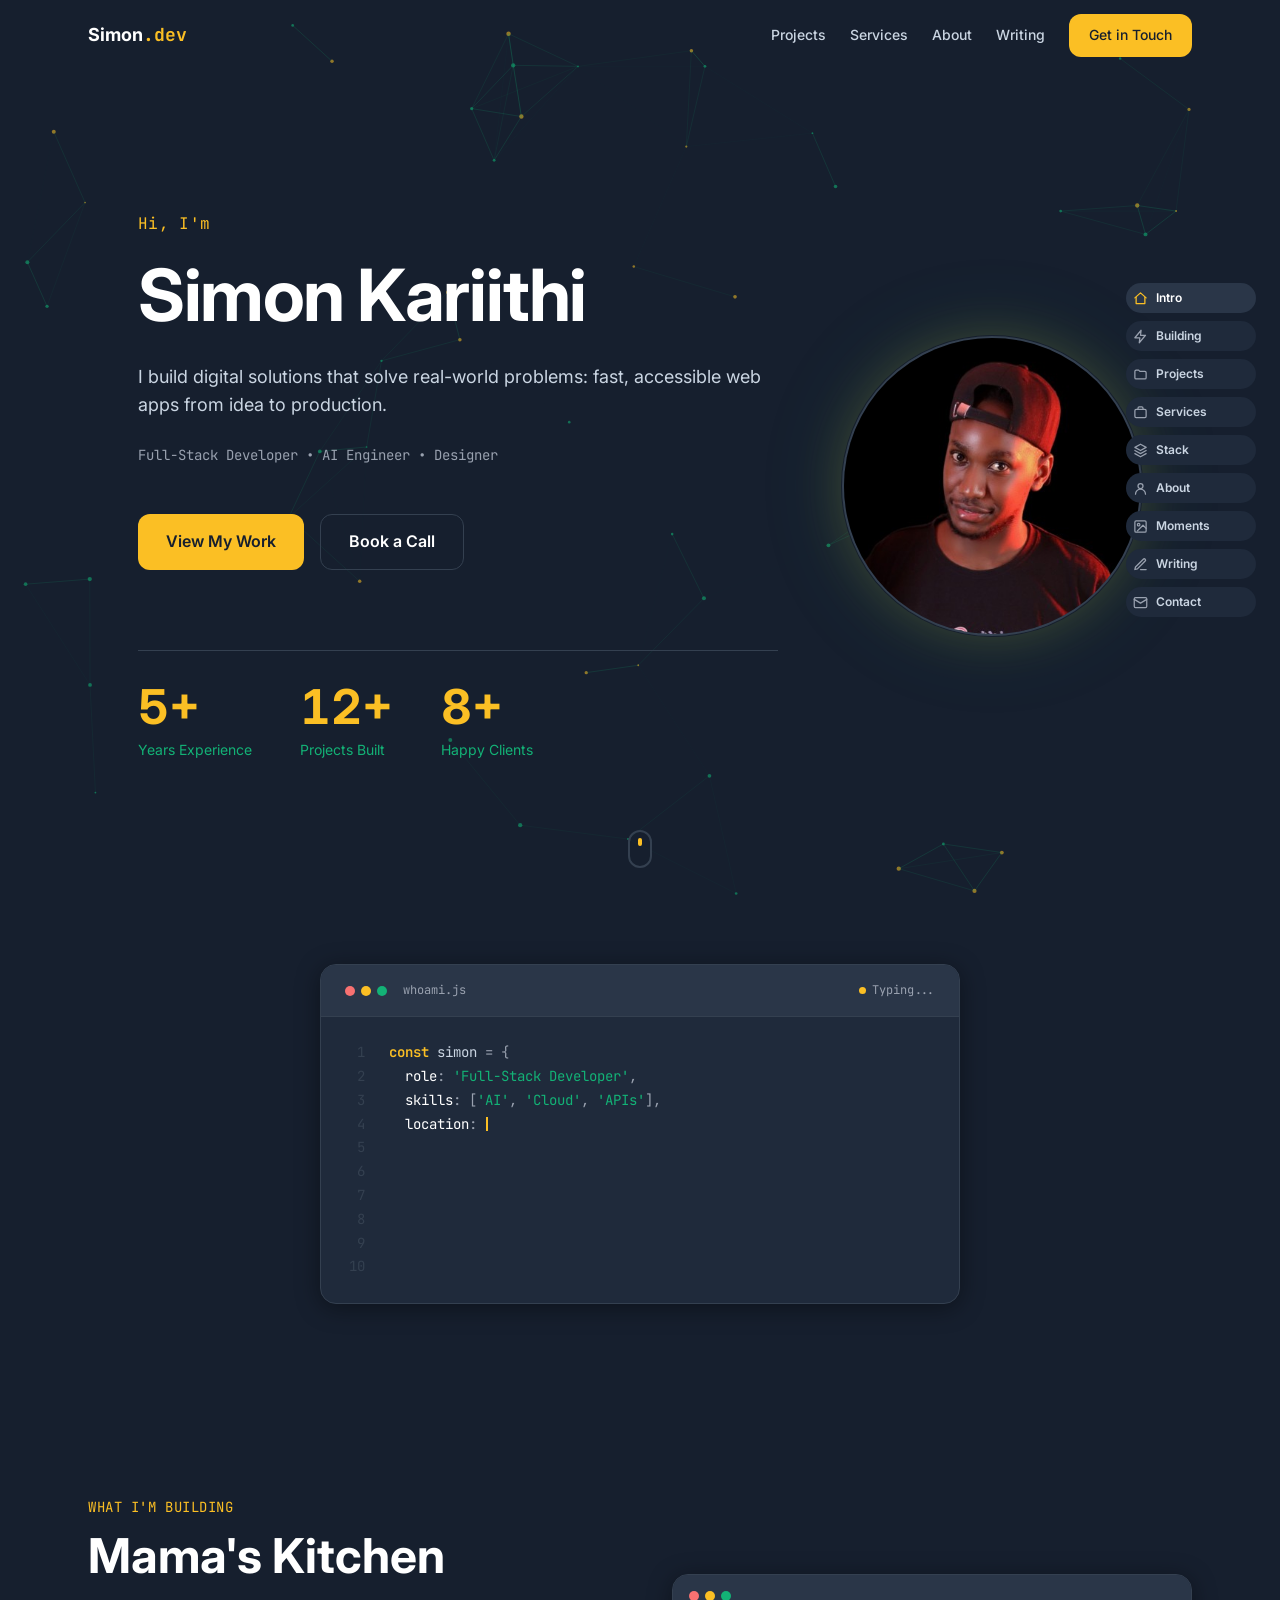
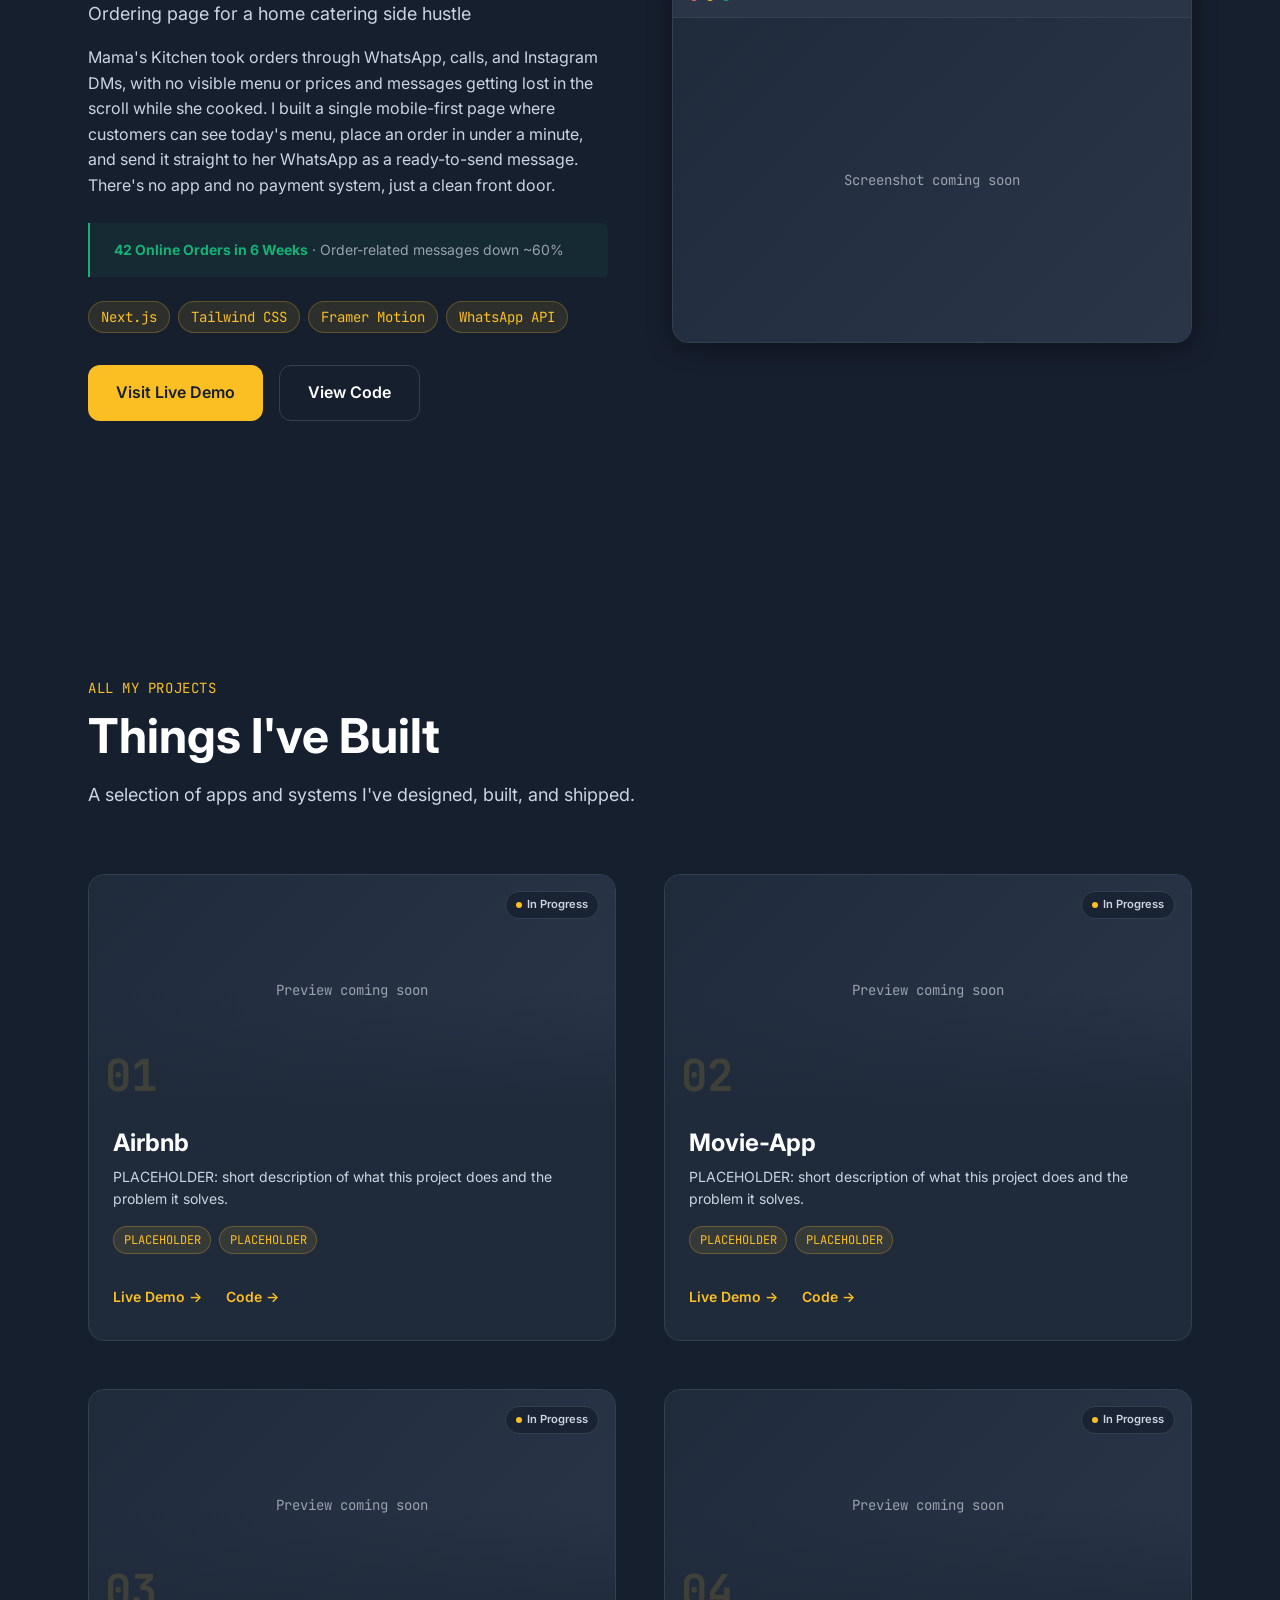
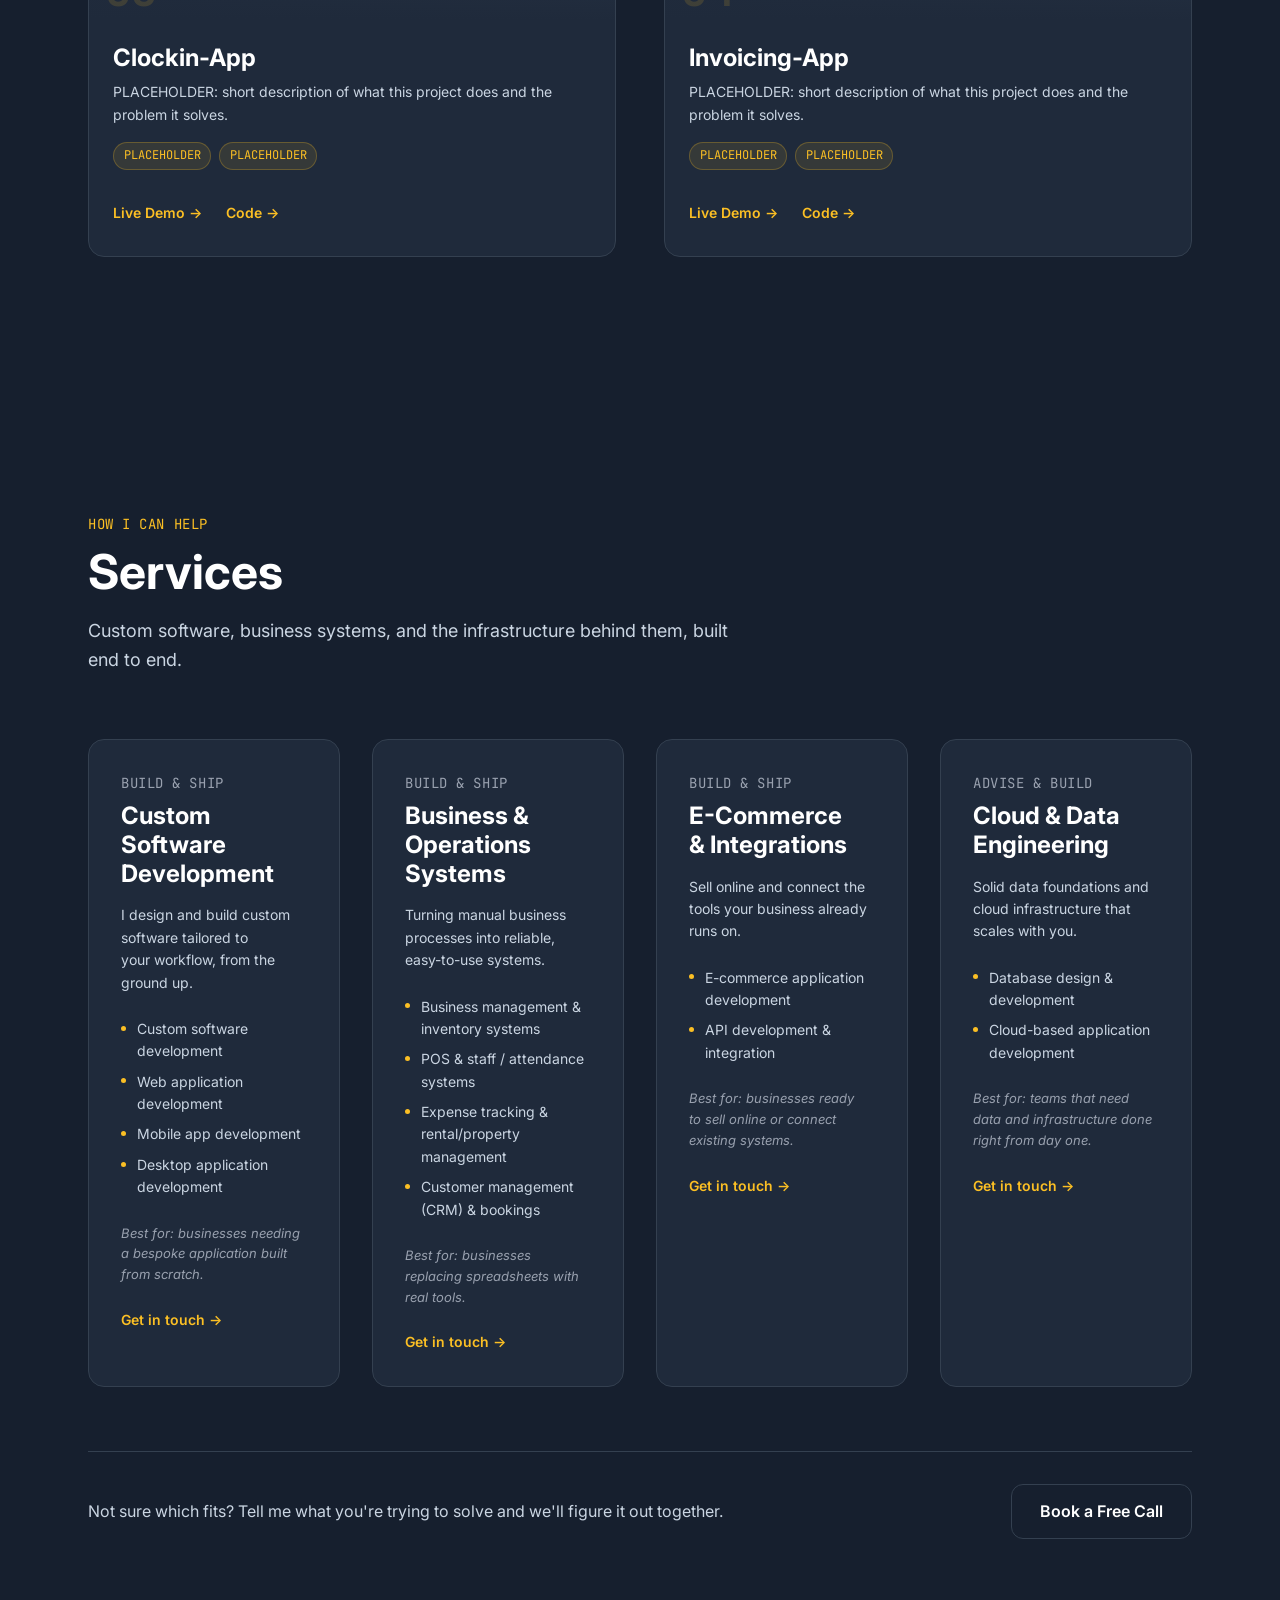
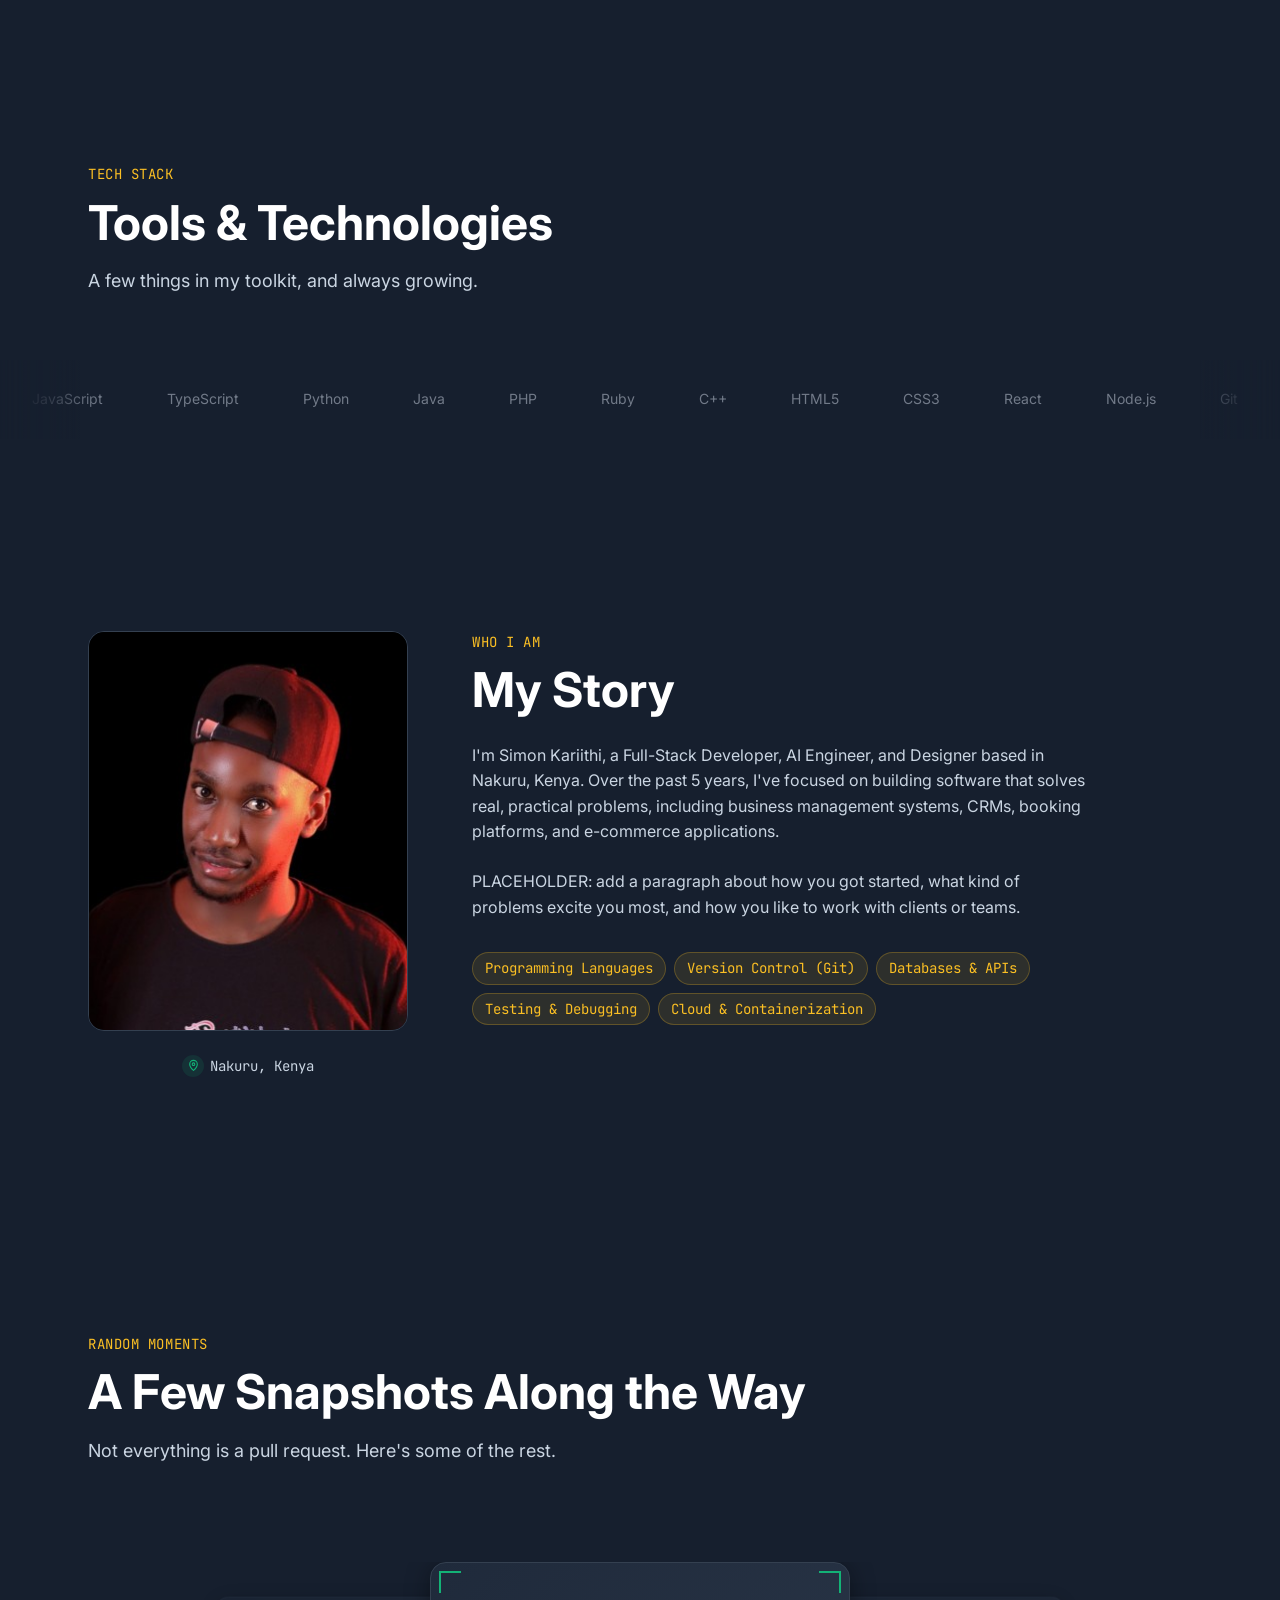
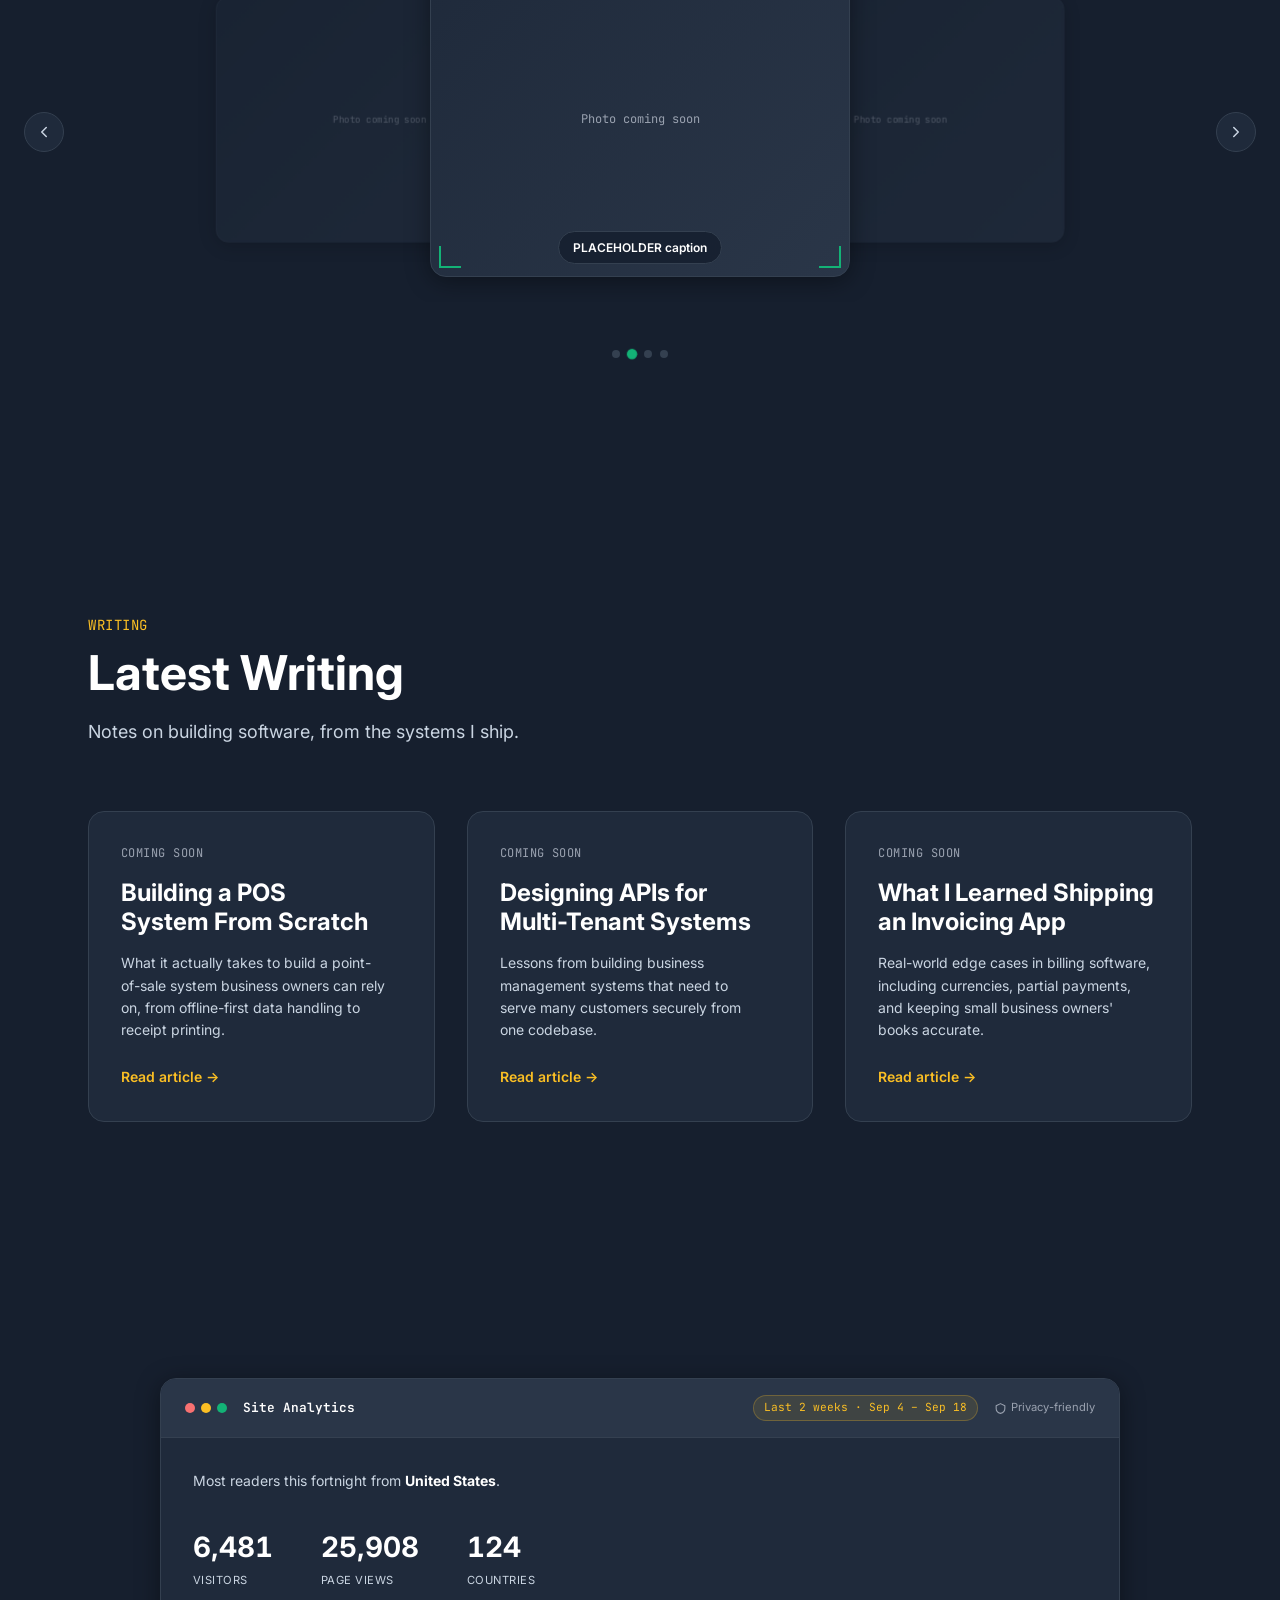
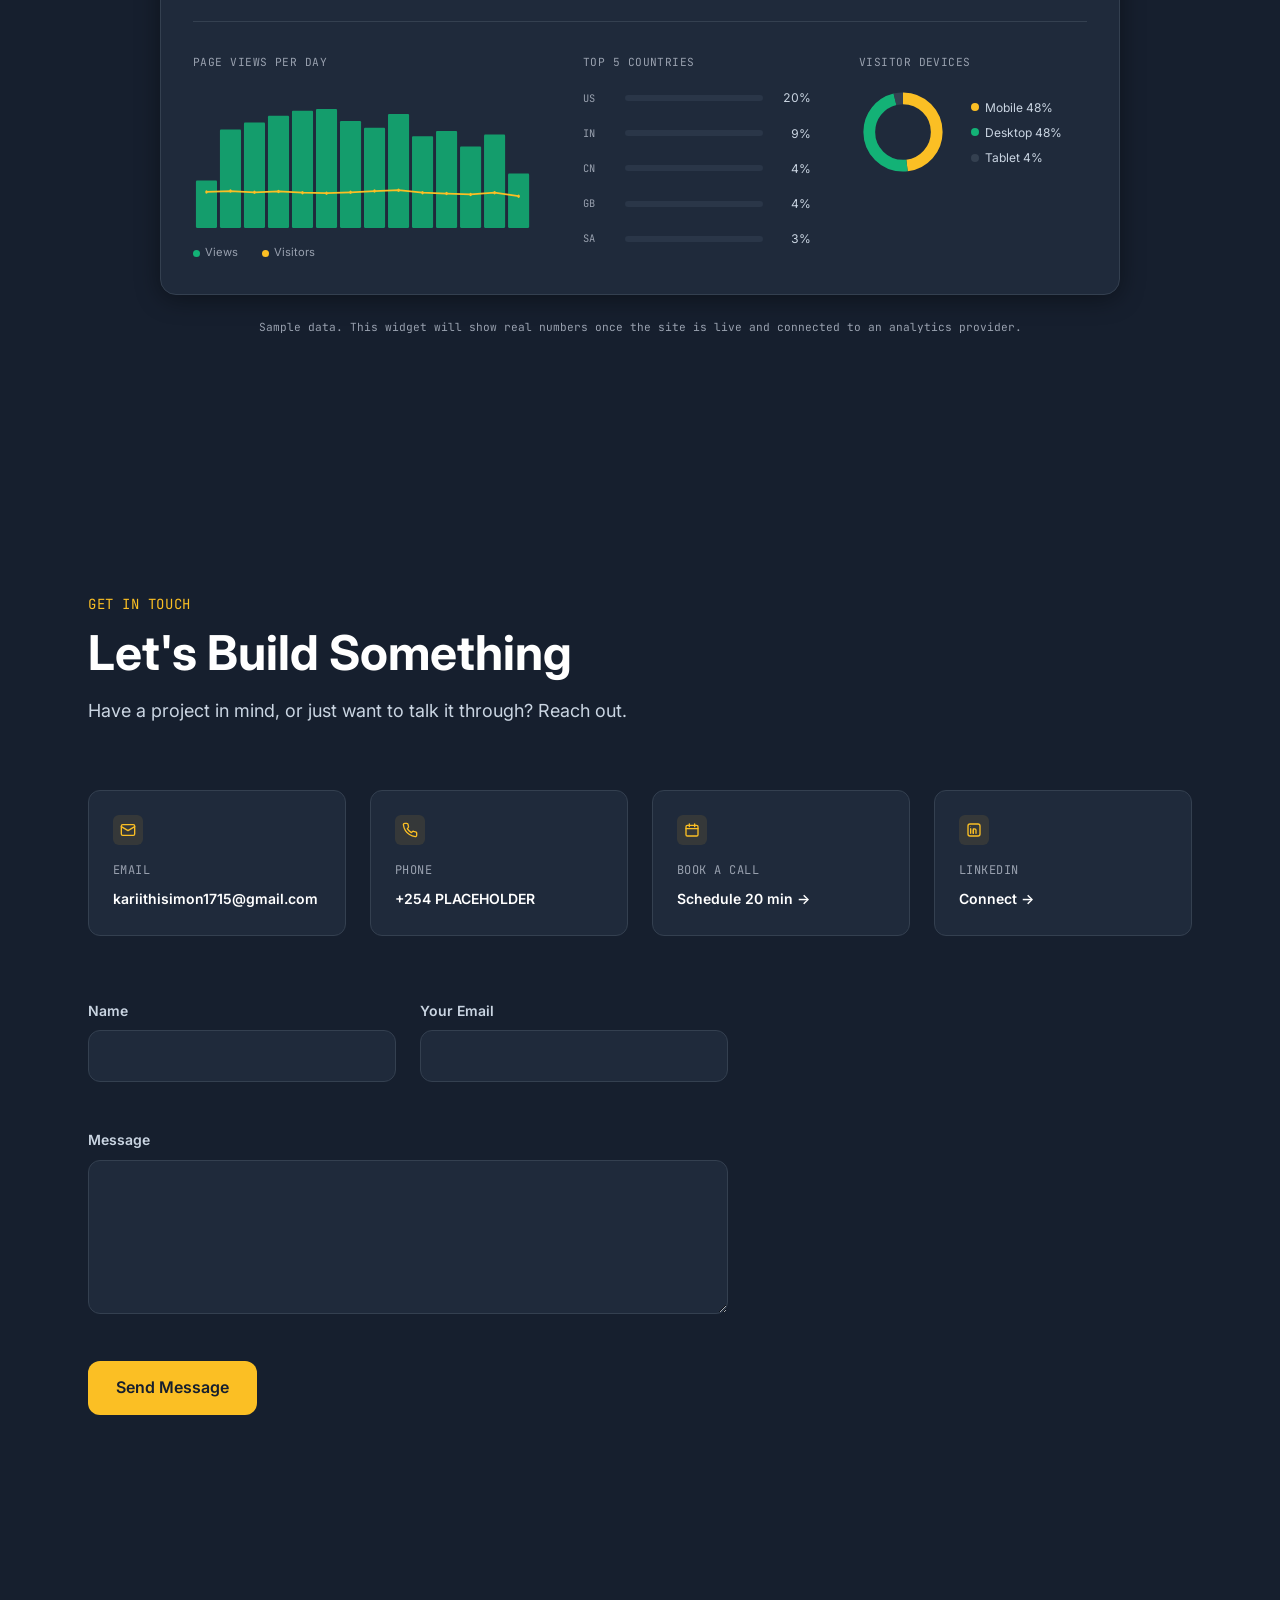
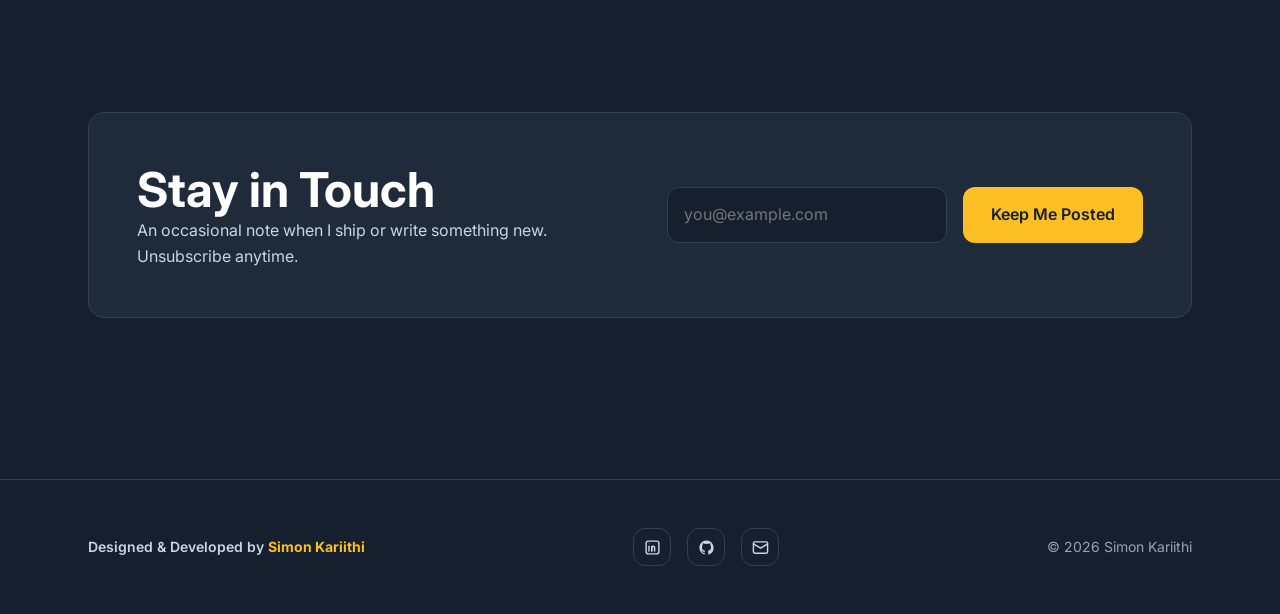
==== commit c5dd7cd1: "Update SEO tags with live URL" ====
--- a/index.html
+++ b/index.html
@@ -4,8 +4,7 @@
   <meta charset="UTF-8">
   <meta name="viewport" content="width=device-width, initial-scale=1.0">
 
-  <!-- PLACEHOLDER: replace with your real domain once you buy/connect one in Step 17 -->
-  <link rel="canonical" href="https://simonkariithi.com/">
+  <link rel="canonical" href="https://simon-portfolio-beryl.vercel.app/">
 
   <title>Simon Kariithi | Full-Stack Developer & AI Engineer</title>
   <meta name="description" content="Simon Kariithi is a Full-Stack Developer, AI Engineer and Designer based in Nakuru, Kenya, building fast, accessible web apps and business systems.">
@@ -18,9 +17,9 @@
   <meta property="og:site_name" content="Simon Kariithi">
   <meta property="og:title" content="Simon Kariithi | Full-Stack Developer & AI Engineer">
   <meta property="og:description" content="I build fast, accessible web apps and business systems, from custom software to AI-powered solutions.">
-  <!-- PLACEHOLDER: replace URL below with your real domain once deployed -->
-  <meta property="og:url" content="https://simonkariithi.com/">
-  <meta property="og:image" content="https://simonkariithi.com/assets/images/og-image.png">
+  <!-- Live on Vercel — update this if you connect a custom domain later -->
+  <meta property="og:url" content="https://simon-portfolio-beryl.vercel.app/">
+  <meta property="og:image" content="https://simon-portfolio-beryl.vercel.app/assets/images/og-image.png">
   <meta property="og:image:width" content="1200">
   <meta property="og:image:height" content="630">
   <meta property="og:image:alt" content="Simon Kariithi | Full-Stack Developer & AI Engineer">
@@ -30,7 +29,7 @@
   <meta name="twitter:card" content="summary_large_image">
   <meta name="twitter:title" content="Simon Kariithi | Full-Stack Developer & AI Engineer">
   <meta name="twitter:description" content="I build fast, accessible web apps and business systems, from custom software to AI-powered solutions.">
-  <meta name="twitter:image" content="https://simonkariithi.com/assets/images/og-image.png">
+  <meta name="twitter:image" content="https://simon-portfolio-beryl.vercel.app/assets/images/og-image.png">
 
   <!-- Favicon -->
   <link rel="icon" type="image/svg+xml" href="assets/favicon.svg">
@@ -46,8 +45,8 @@
     "name": "Simon Kariithi",
     "jobTitle": "Full-Stack Developer, AI Engineer, Designer",
     "description": "Full-Stack Developer, AI Engineer and Designer based in Nakuru, Kenya, building fast, accessible web apps.",
-    "url": "https://simonkariithi.com/",
-    "image": "https://simonkariithi.com/assets/images/og-image.png",
+    "url": "https://simon-portfolio-beryl.vercel.app/",
+    "image": "https://simon-portfolio-beryl.vercel.app/assets/images/og-image.png",
     "email": "kariithisimon1715@gmail.com",
     "address": {
       "@type": "PostalAddress",
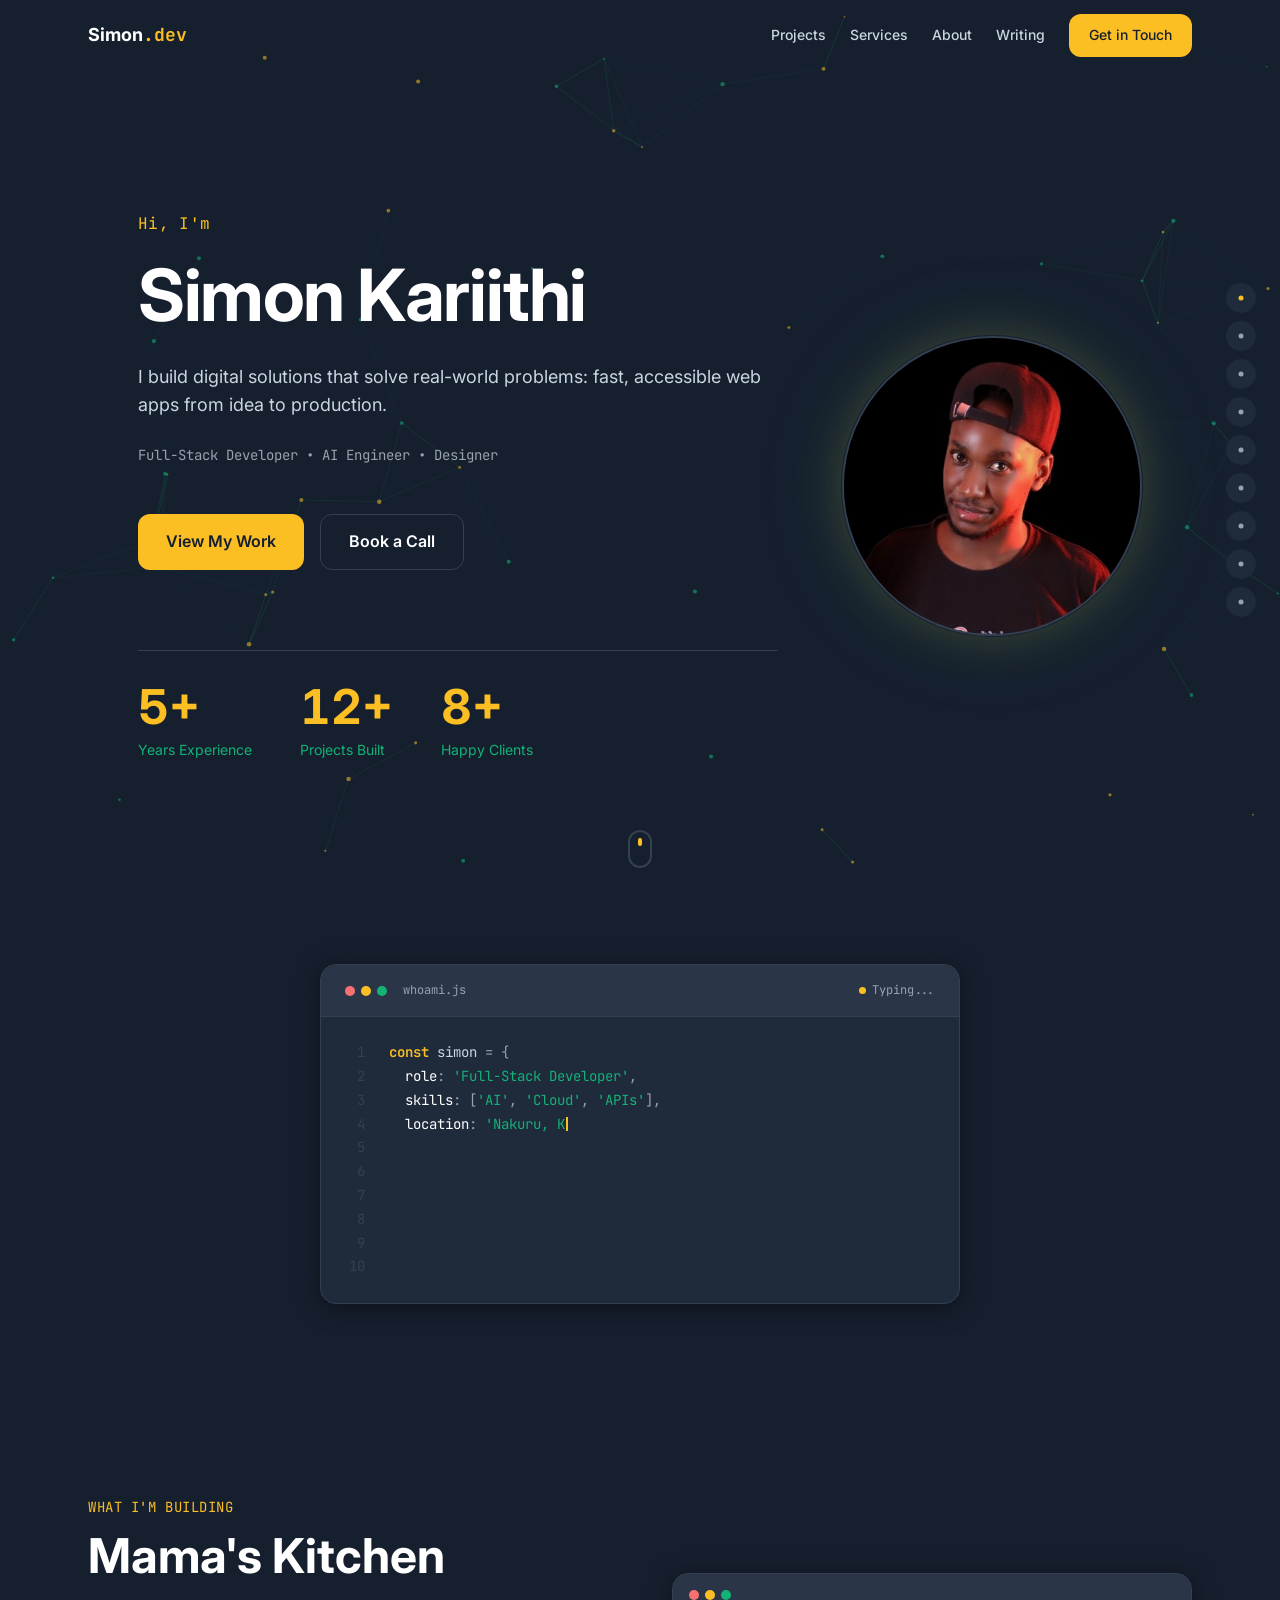
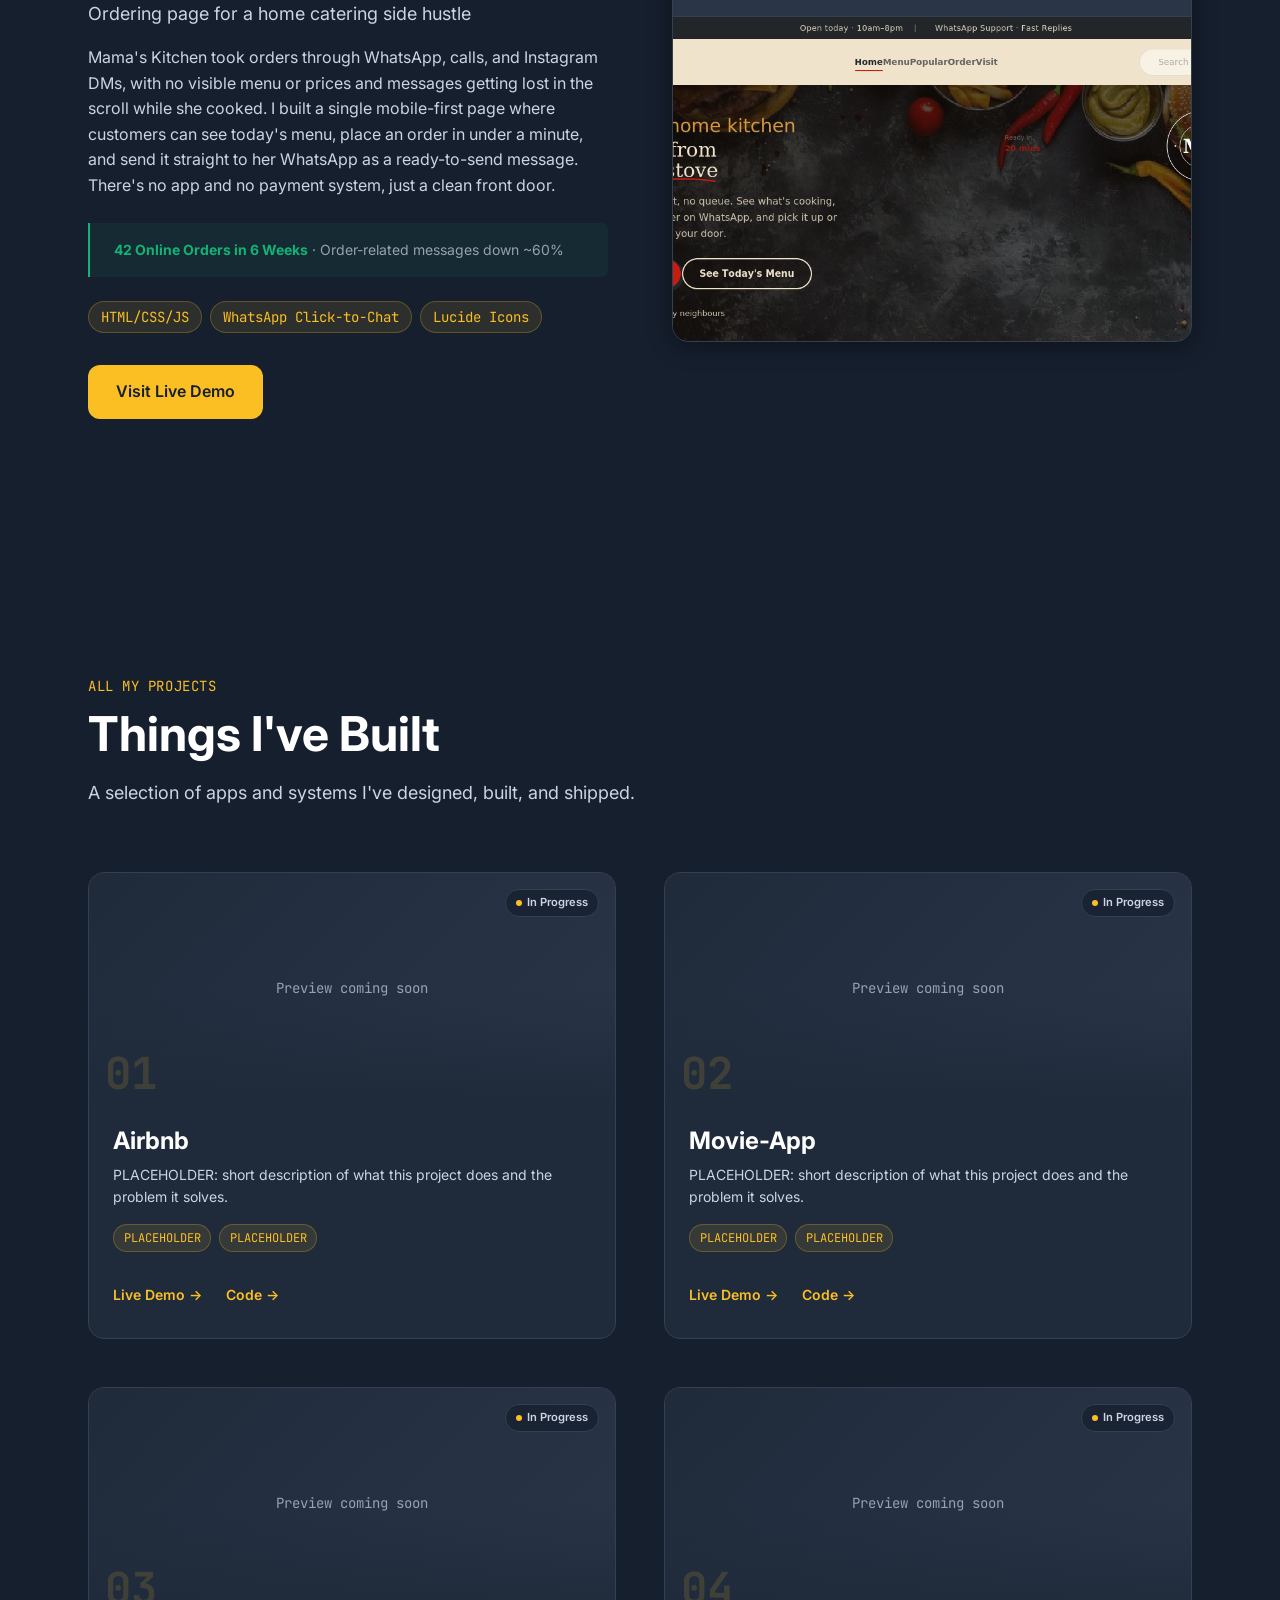
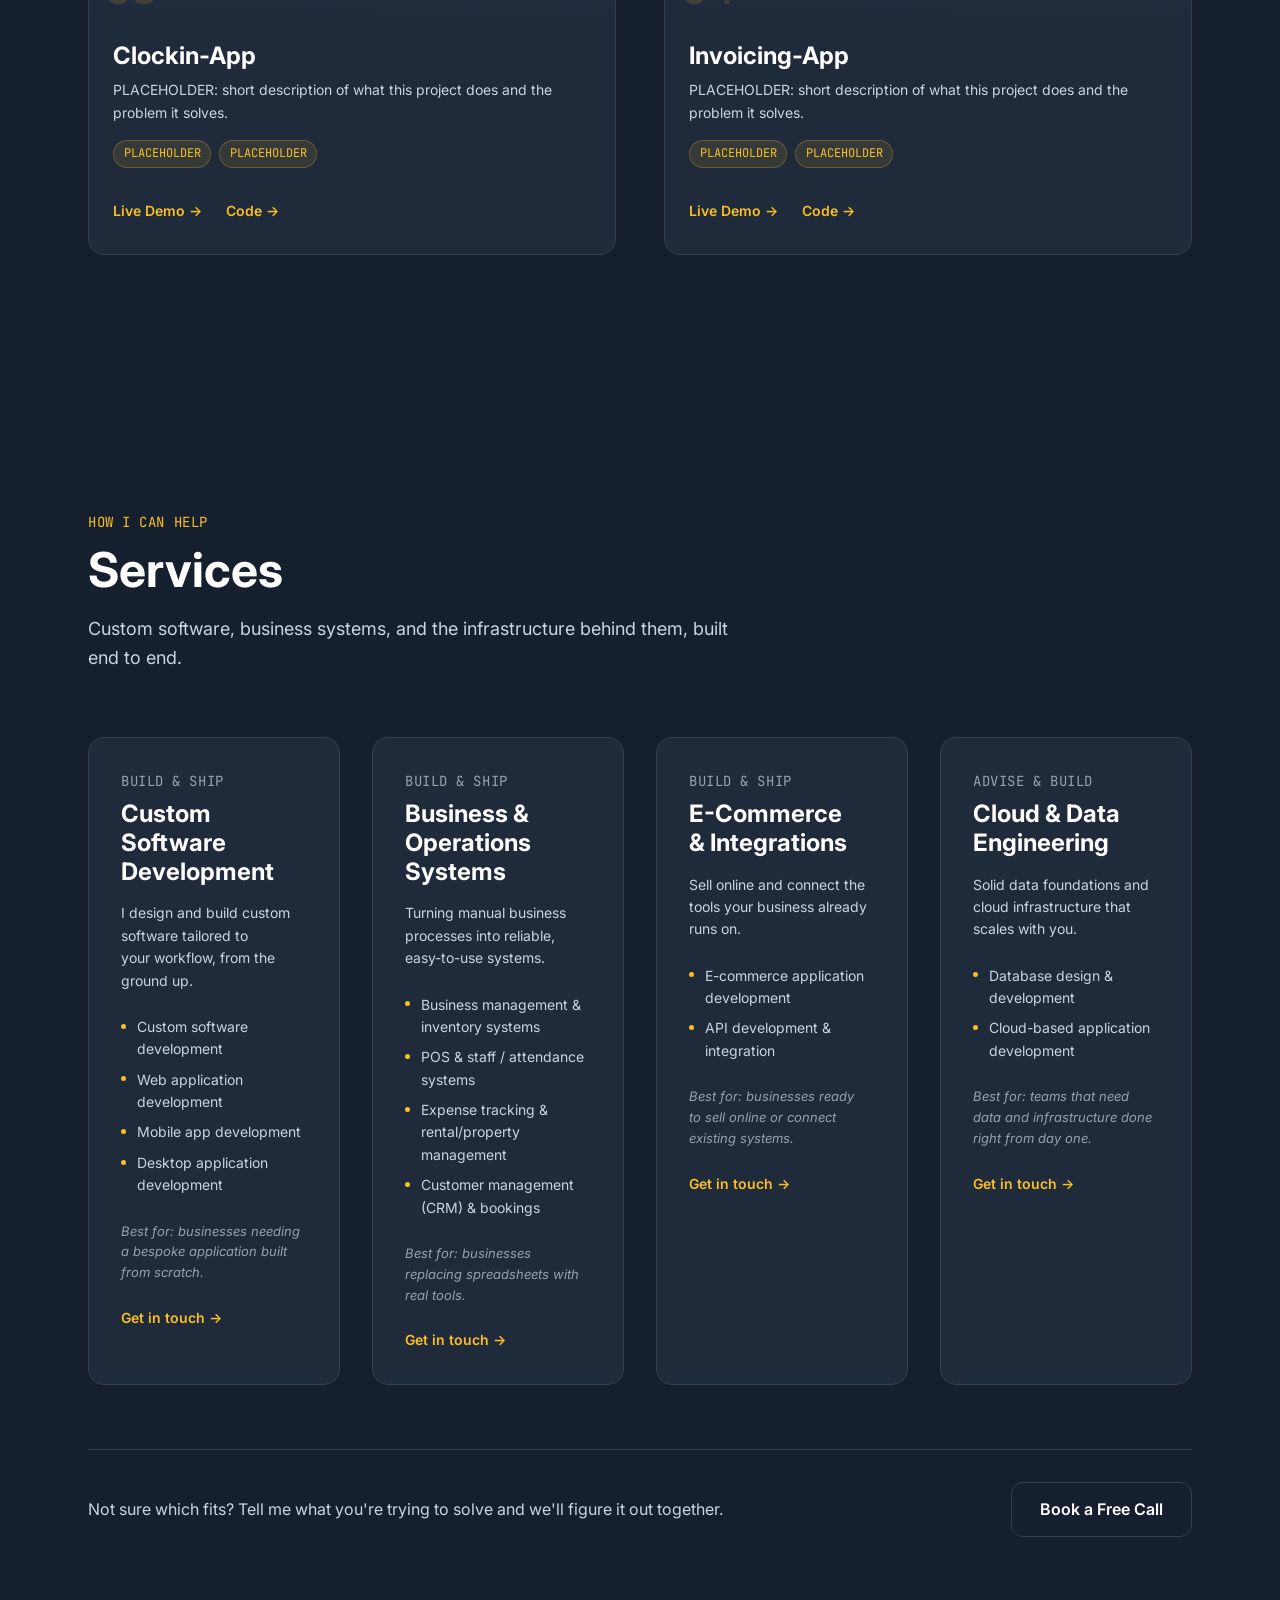
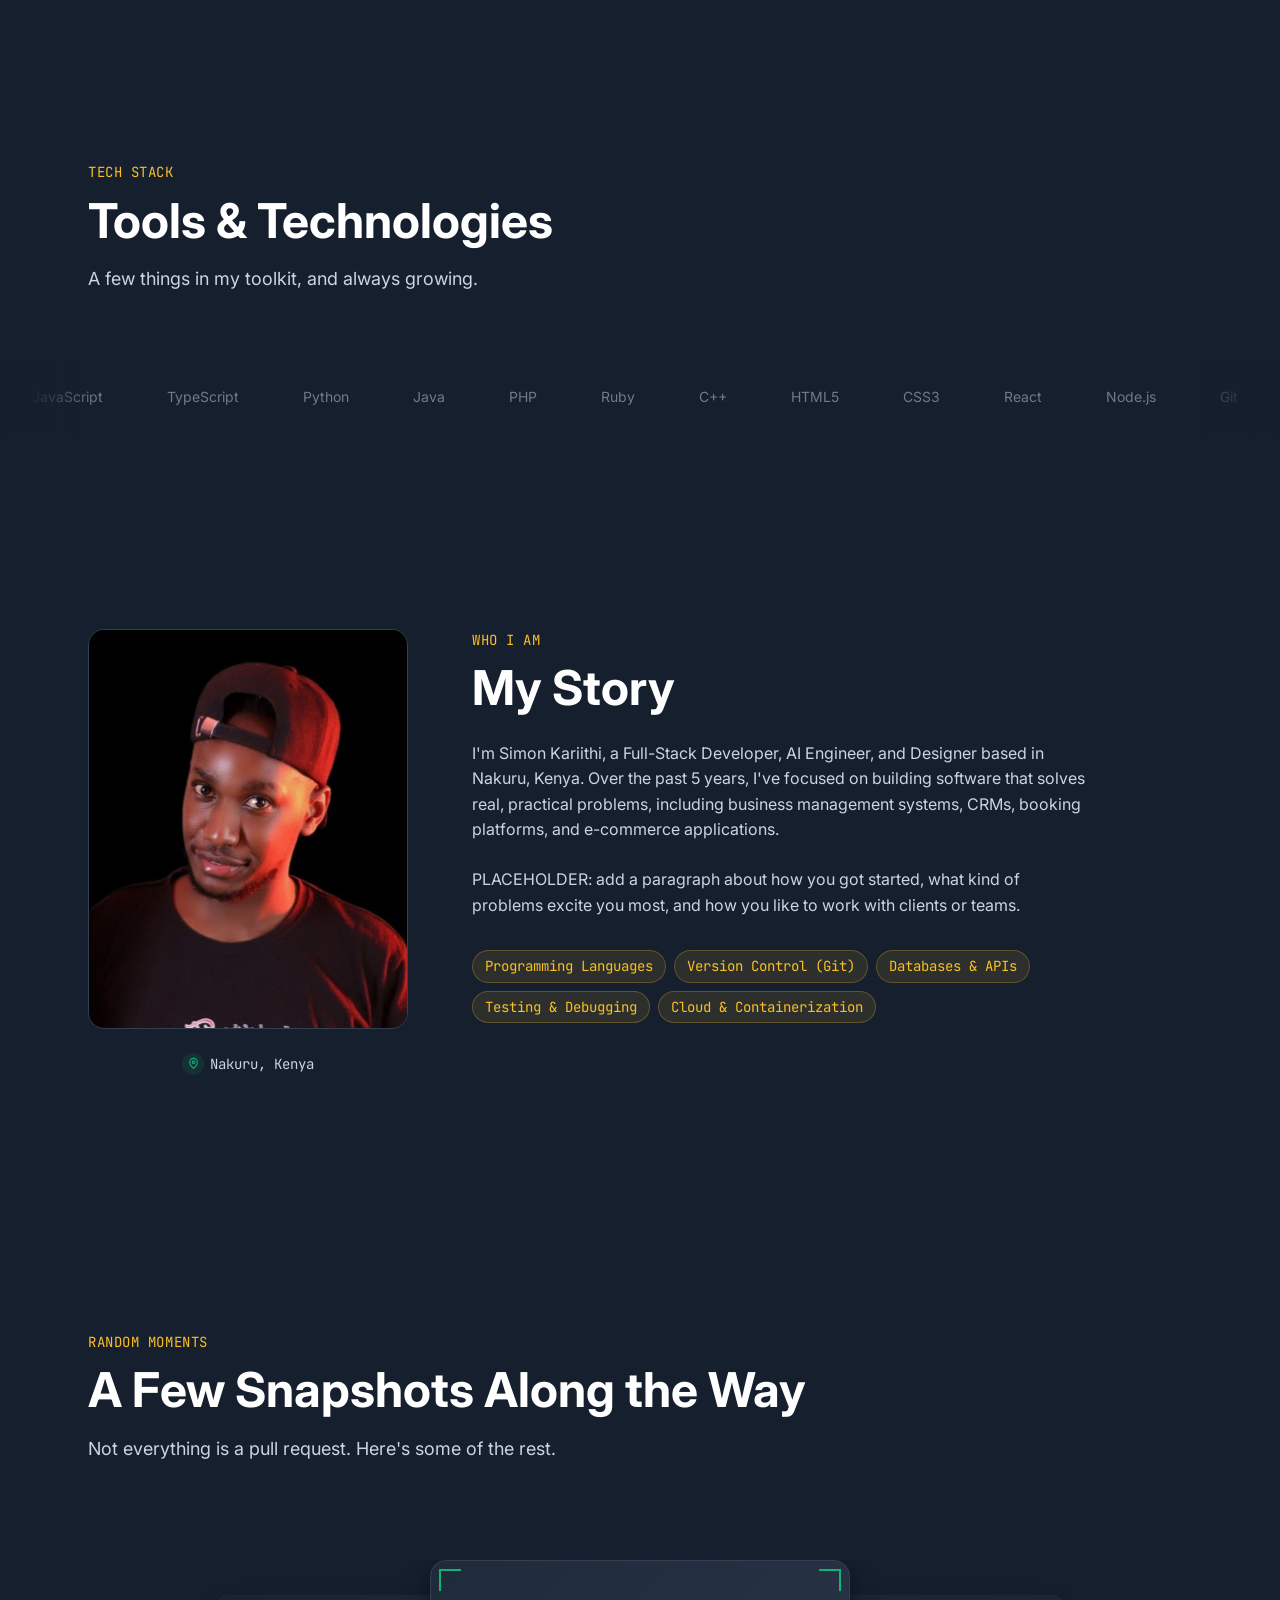
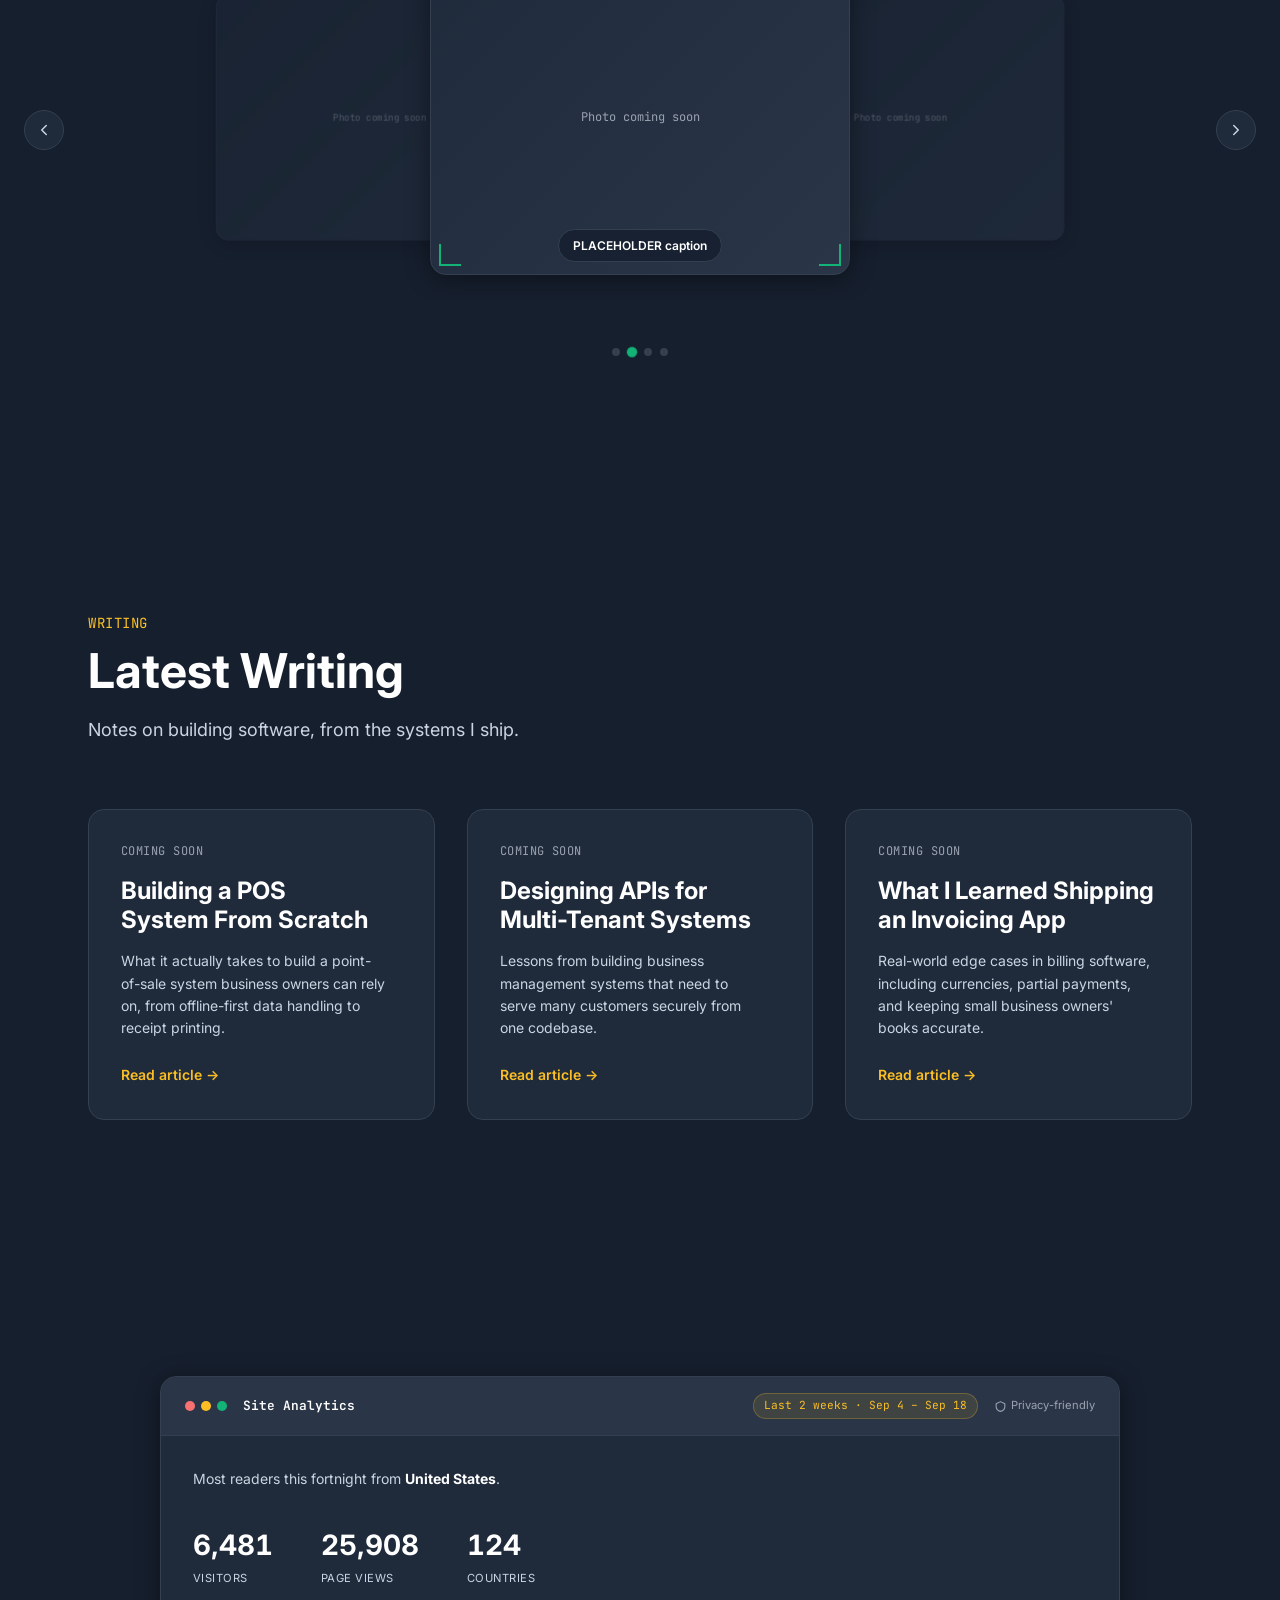
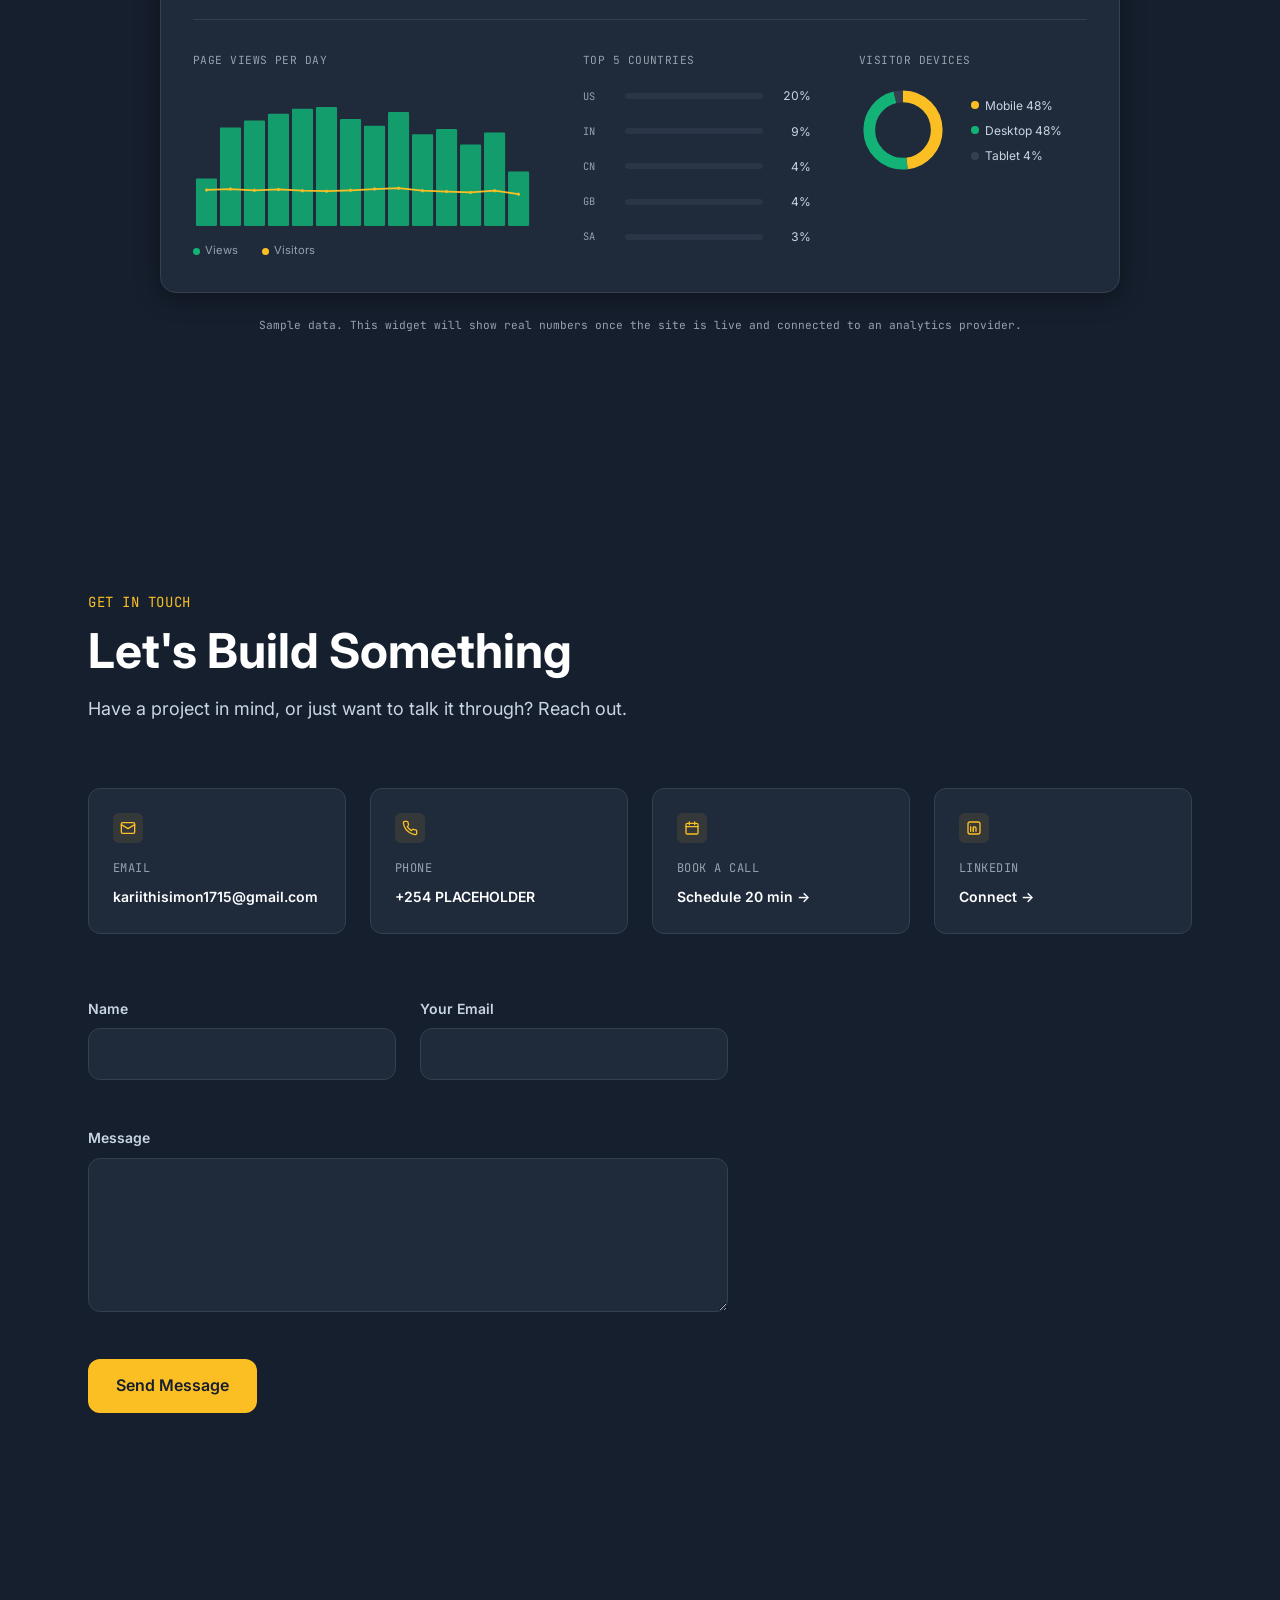
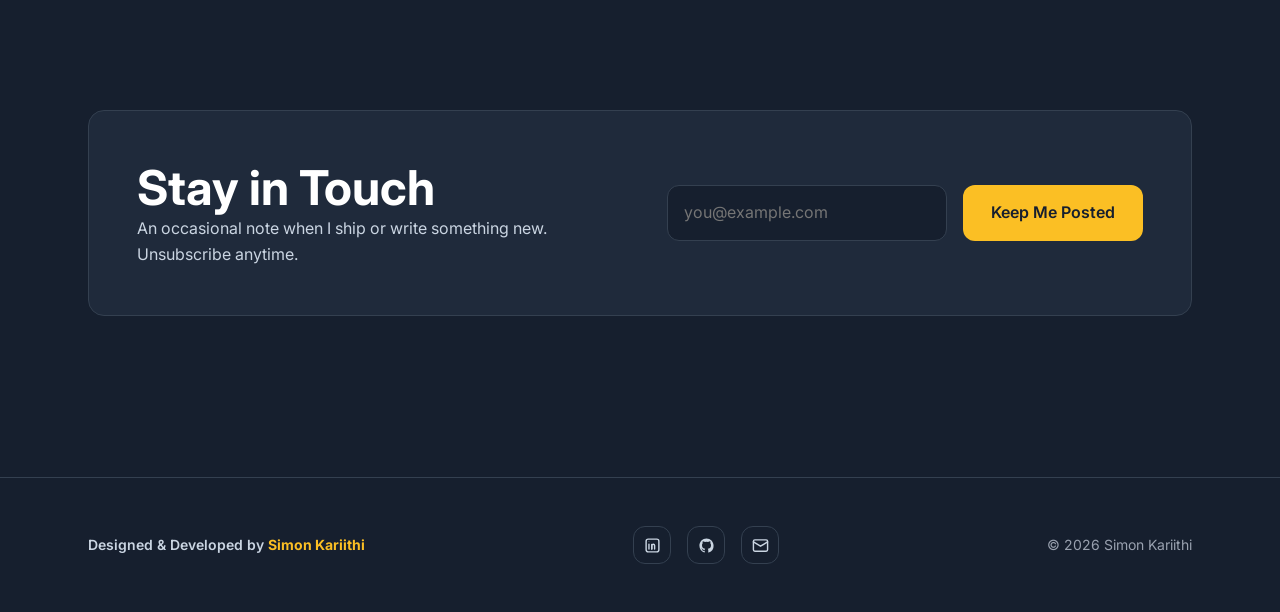
==== commit 033f1635: "add Mama's Kitchen screenshot" ====
--- a/index.html
+++ b/index.html
@@ -311,15 +311,13 @@
           </p>
 
           <ul class="tag-list" aria-label="Technologies used">
-            <li class="tag mono">Next.js</li>
-            <li class="tag mono">Tailwind CSS</li>
-            <li class="tag mono">Framer Motion</li>
-            <li class="tag mono">WhatsApp API</li>
+            <li class="tag mono">HTML/CSS/JS</li>
+            <li class="tag mono">WhatsApp Click-to-Chat</li>
+            <li class="tag mono">Lucide Icons</li>
           </ul>
 
           <div class="featured__cta">
-            <a href="#" class="btn btn-primary" target="_blank" rel="noopener noreferrer">Visit Live Demo</a>
-            <a href="#" class="btn btn-secondary" target="_blank" rel="noopener noreferrer">View Code</a>
+            <a href="https://claude.ai/artifact/QHxrgNLx3CL4DTvzeXYgJ1" class="btn btn-primary" target="_blank" rel="noopener noreferrer">Visit Live Demo</a>
           </div>
         </div>
 
@@ -329,12 +327,11 @@
               <span></span><span></span><span></span>
             </div>
             <div class="browser-frame__screen">
-              <!-- PLACEHOLDER: swap for a real screenshot -->
               <img
               loading="lazy"
               decoding="async"
                 src="assets/images/projects/featured-placeholder.png"
-                alt="Screenshot placeholder for featured project. Replace with a real screenshot."
+                alt="Screenshot of Momma's Kitchen home catering ordering page"
                 onerror="this.style.display='none'; this.parentElement.classList.add('browser-frame__screen--empty')"
               >
             </div>
